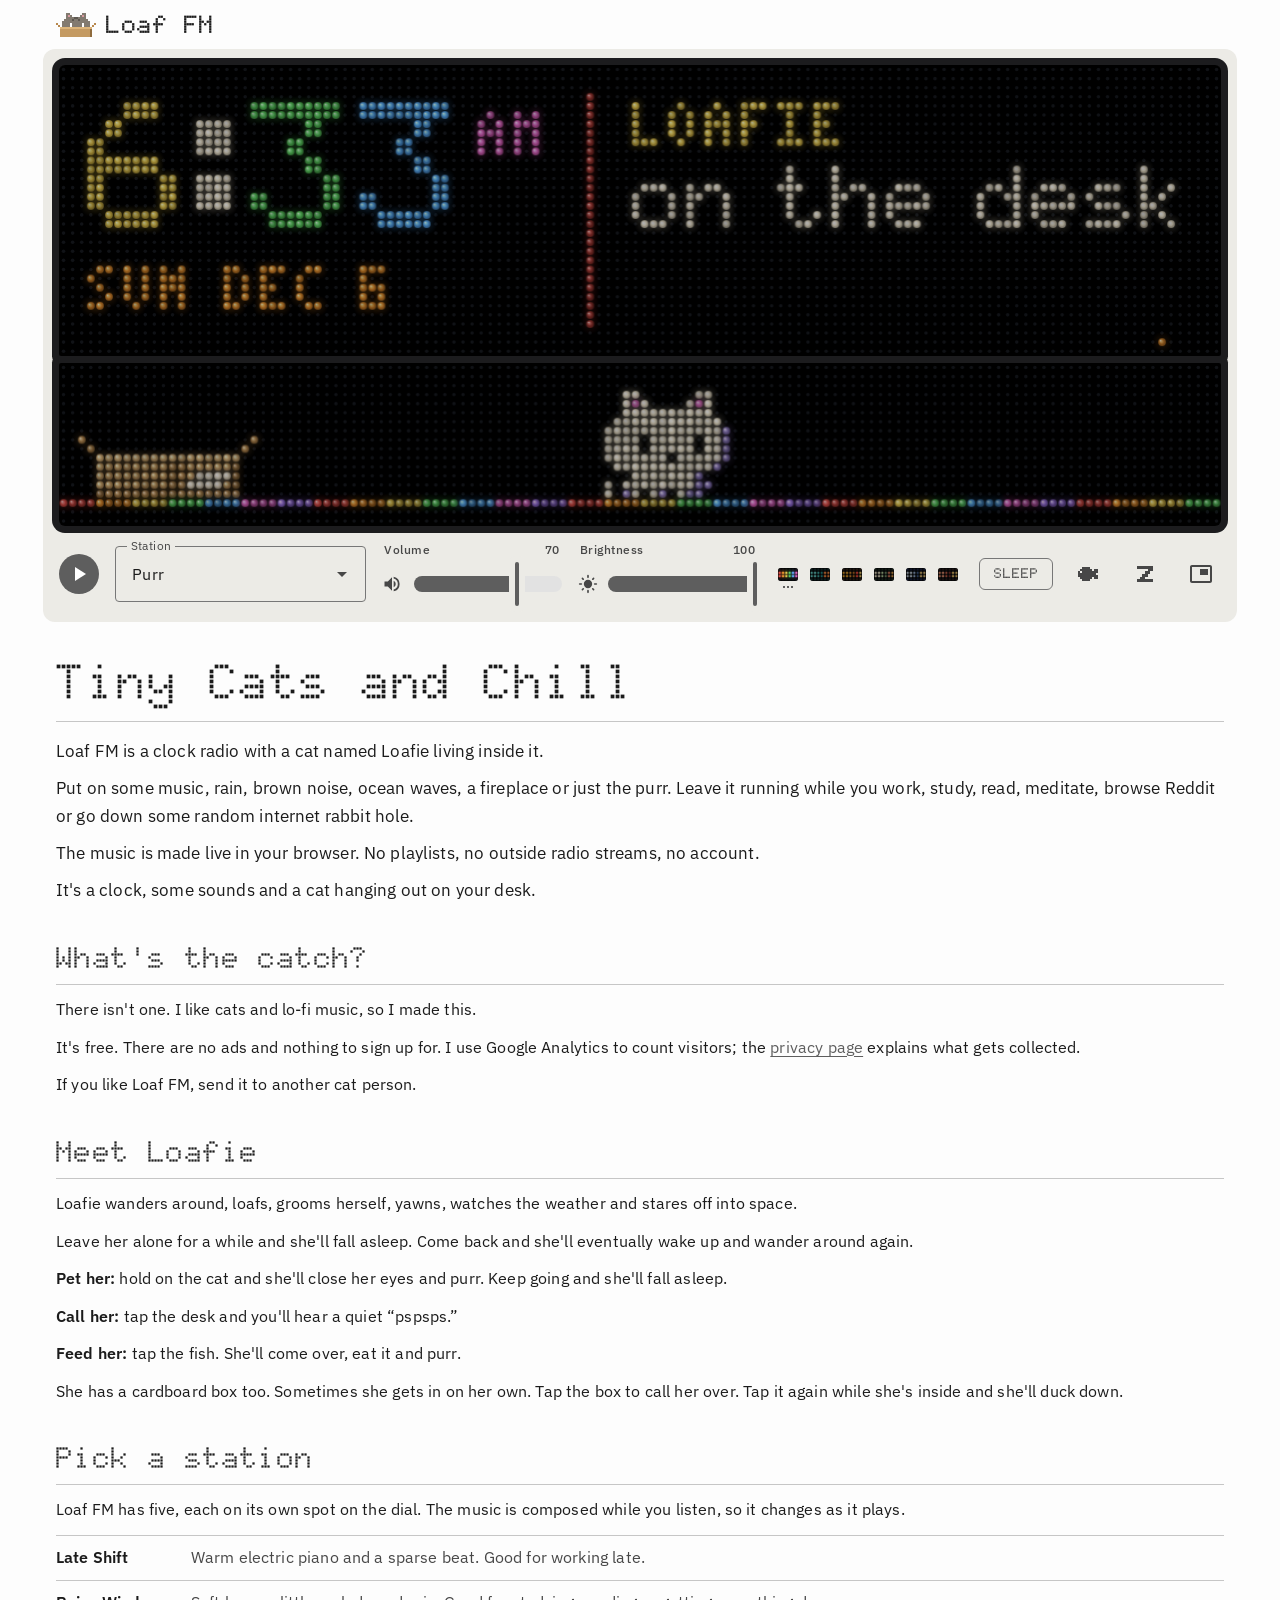
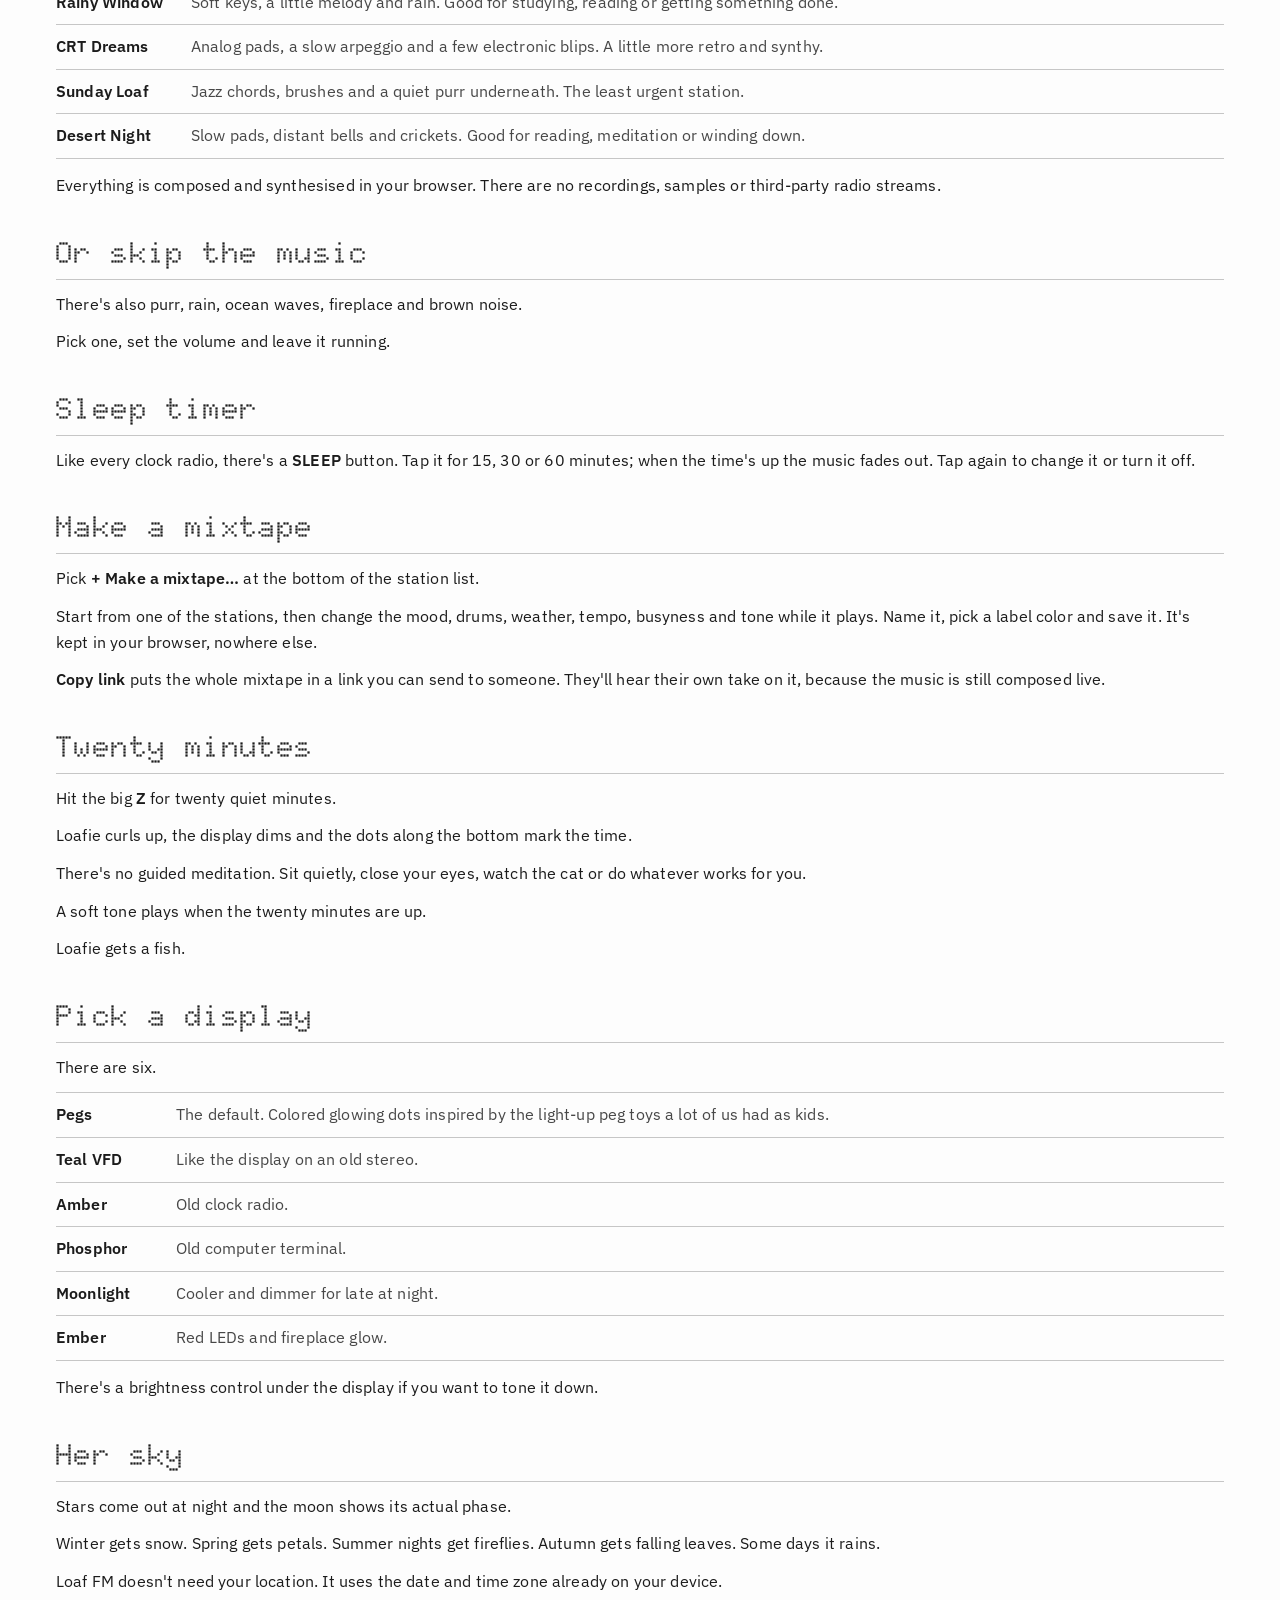
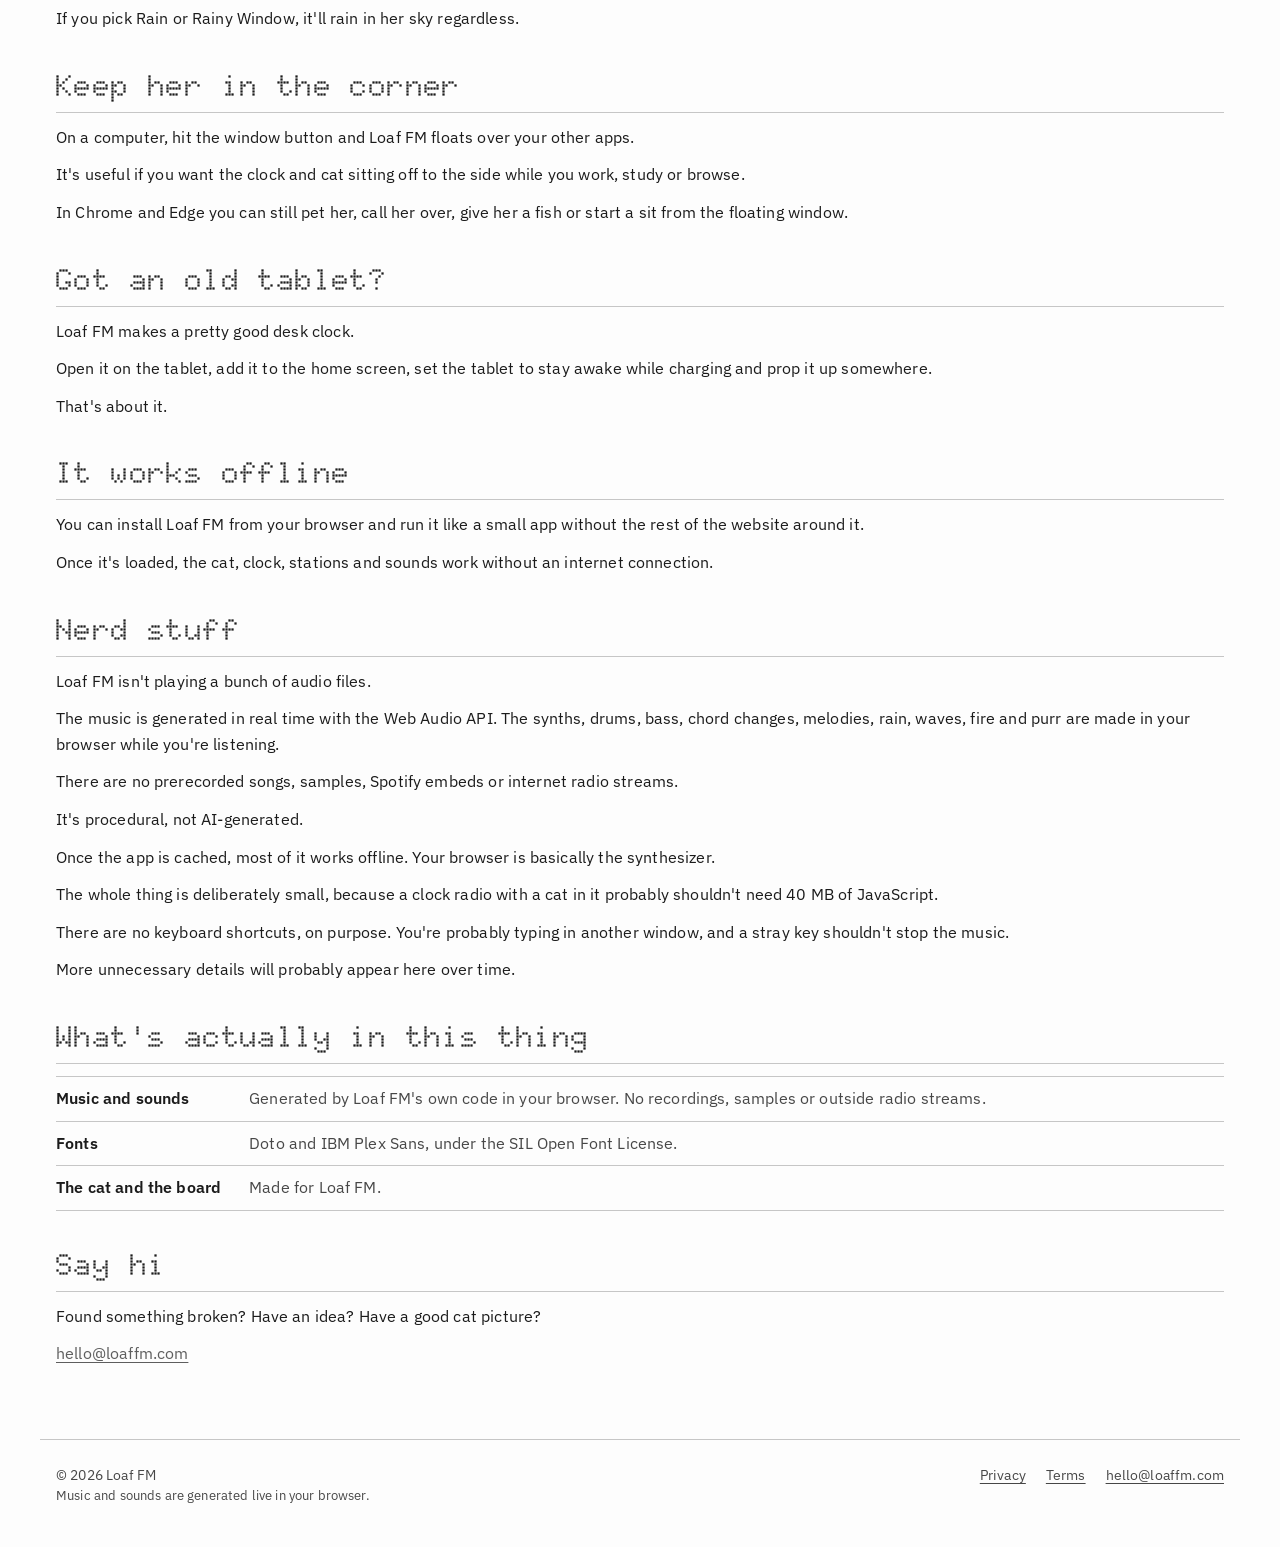
==== index.html @ 16d8a542 "mixtape" ====
<!doctype html>
<html lang="en">
<head>
<meta charset="utf-8">
<meta name="viewport" content="width=device-width,initial-scale=1,viewport-fit=cover">
<title>Loaf FM · Tiny cats and chill</title>
<meta name="description" content="Loaf FM is a clock radio with a cat named Loafie living inside it. Lofi music made live in your browser, rain, ocean waves, a fireplace or just the purr. No playlists, no account, no algorithm.">
<link rel="canonical" href="https://loaffm.com/">

<meta name="theme-color" content="#131313">
<meta property="og:type" content="website">
<meta property="og:site_name" content="Loaf FM">
<meta property="og:url" content="https://loaffm.com/">
<meta property="og:title" content="Loaf FM · Tiny cats and chill">
<meta property="og:description" content="Loaf FM is a clock radio with a cat named Loafie living inside it. Lofi music made live in your browser, rain, ocean waves, a fireplace or just the purr. No playlists, no account, no algorithm.">
<meta property="og:image" content="https://loaffm.com/og.png">
<meta property="og:image:width" content="1200"><meta property="og:image:height" content="630">
<meta name="twitter:card" content="summary_large_image">
<link rel="icon" href="icons/favicon-32.png" sizes="32x32" type="image/png">
<link rel="icon" href="icons/icon.svg" type="image/svg+xml">
<link rel="apple-touch-icon" href="icons/apple-touch-icon.png">
<link rel="manifest" href="manifest.webmanifest">
<link rel="preload" href="fonts/doto-700.woff2" as="font" type="font/woff2" crossorigin>
<link rel="stylesheet" href="site.css">
<link rel="stylesheet" href="board.css">
<script type="application/ld+json">{"@context": "https://schema.org", "@type": "WebApplication", "name": "Loaf FM", "url": "https://loaffm.com/", "applicationCategory": "LifestyleApplication", "operatingSystem": "Any (web browser)", "offers": {"@type": "Offer", "price": "0", "priceCurrency": "USD"}, "description": "A pixel clock with a little cat who naps, wanders and purrs when you pet her, plus lofi music and calm sounds made live in the browser."}</script>

</head>
<body>
<a class="skip" href="#page">Skip to content</a>
<svg width="0" height="0" style="position:absolute" aria-hidden="true">
  <symbol id="i-cat" viewBox="0 0 20 12" shape-rendering="crispEdges"><path style="fill:var(--cat,#b8b1a6)" d="M5 0h2v1h-2zM13 0h2v1h-2zM5 1h1v1h-1zM7 1h1v1h-1zM12 1h1v1h-1zM14 1h1v1h-1zM5 2h4v1h-4zM11 2h4v1h-4zM4 3h4v1h-4zM9 3h2v1h-2zM12 3h4v1h-4zM3 4h14v1h-14zM3 5h4v1h-4zM8 5h5v1h-5zM14 5h3v1h-3zM3 6h4v1h-4zM8 6h5v1h-5zM14 6h3v1h-3z"/><path style="fill:var(--cat-stripe,#6f6961)" d="M9 2h2v1h-2zM8 3h1v1h-1zM11 3h1v1h-1z"/><path style="fill:#d99aa0" d="M6 1h1v1h-1zM13 1h1v1h-1z"/><path style="fill:#c49a62" d="M2 8h15v1h-15zM2 9h15v1h-15zM2 10h15v1h-15zM2 11h15v1h-15z"/><path style="fill:#dcb47a" d="M2 7h16v1h-16z"/><path style="fill:#8f6b3d" d="M17 8h1v1h-1zM17 9h1v1h-1zM17 10h1v1h-1zM17 11h1v1h-1z"/><path style="fill:#b8894f" d="M0 5h1v1h-1zM19 5h1v1h-1zM1 6h1v1h-1zM18 6h1v1h-1z"/></symbol>
  <symbol id="i-vol" viewBox="0 0 24 24"><path d="M3 9v6h4l5 5V4L7 9H3zm13.5 3A4.5 4.5 0 0 0 14 8v8a4.5 4.5 0 0 0 2.5-4zM14 3.2v2.1a7 7 0 0 1 0 13.4v2.1a9 9 0 0 0 0-17.6z"/></symbol>
  <symbol id="i-mute" viewBox="0 0 24 24"><path d="M16.5 12A4.5 4.5 0 0 0 14 7.97v2.21l2.45 2.45c.03-.2.05-.41.05-.63zm2.5 0c0 .94-.2 1.82-.54 2.64l1.51 1.51A8.8 8.8 0 0 0 21 12c0-4.28-2.99-7.86-7-8.77v2.06c2.89.86 5 3.54 5 6.71zM4.27 3L3 4.27 7.73 9H3v6h4l5 5v-6.73l4.25 4.25c-.67.52-1.42.93-2.25 1.18v2.06a8.99 8.99 0 0 0 3.69-1.81L19.73 21 21 19.73l-9-9L4.27 3zM12 4L9.91 6.09 12 8.18V4z"/></symbol>
  <symbol id="i-sun" viewBox="0 0 24 24"><path d="M12 7a5 5 0 1 0 0 10 5 5 0 0 0 0-10zM2 13h2a1 1 0 0 0 0-2H2a1 1 0 0 0 0 2zm18 0h2a1 1 0 0 0 0-2h-2a1 1 0 0 0 0 2zM11 2v2a1 1 0 0 0 2 0V2a1 1 0 0 0-2 0zm0 18v2a1 1 0 0 0 2 0v-2a1 1 0 0 0-2 0zM5.99 4.58a1 1 0 0 0-1.41 1.41l1.06 1.06a1 1 0 0 0 1.41-1.41L5.99 4.58zm12.37 12.37a1 1 0 0 0-1.41 1.41l1.06 1.06a1 1 0 0 0 1.41-1.41l-1.06-1.06zm1.06-10.96a1 1 0 0 0-1.41-1.41l-1.06 1.06a1 1 0 0 0 1.41 1.41l1.06-1.06zM7.05 18.36a1 1 0 0 0-1.41-1.41l-1.06 1.06a1 1 0 0 0 1.41 1.41l1.06-1.06z"/></symbol>
  <symbol id="i-float" viewBox="0 0 24 24"><path d="M19 7h-8v6h8V7zm2-4H3c-1.1 0-2 .9-2 2v14c0 1.1.9 2 2 2h18c1.1 0 2-.9 2-2V5c0-1.1-.9-2-2-2zm0 16H3V5h18v14z"/></symbol>
  <symbol id="i-sit" viewBox="-1.5 -1.5 9 9" shape-rendering="crispEdges"><path d="M0 0h6v1h-6zM4 1h2v1h-2zM3 2h2v1h-2zM2 3h2v1h-2zM1 4h2v1h-2zM0 5h6v1h-6z"/></symbol>
  <symbol id="i-fish" viewBox="-0.5 -2.5 12 12" shape-rendering="crispEdges"><path d="M2 0h4v1h-4zM1 1h6v1h-6zM8 1h2v1h-2zM0 2h1v1h-1zM2 2h8v1h-8zM0 3h9v1h-9zM0 4h10v1h-10zM1 5h6v1h-6zM8 5h2v1h-2zM2 6h4v1h-4z"/></symbol>
  <symbol id="i-play" viewBox="0 0 24 24"><path d="M8 5v14l11-7z"/></symbol>
  <symbol id="i-stop" viewBox="0 0 24 24"><path d="M6 6h12v12H6z"/></symbol>
  <symbol id="i-down" viewBox="0 0 24 24"><path d="M7 10l5 5 5-5z"/></symbol>
</svg>
<header class="top">
  <a class="brand" href="/" aria-label="Loaf FM home"><svg viewBox="0 0 20 12" aria-hidden="true"><use href="#i-cat"/></svg>Loaf FM</a>
</header>
<div class="boardwrap">
<section class="unit" id="unit" aria-label="Loaf FM board" aria-describedby="boardText">
  <p class="sr" id="boardText"></p>
  <div class="window" id="window">
    <canvas id="bg"></canvas>
    <canvas id="led"></canvas>
  </div>
  <div class="window game" id="gameWin" title="Tap her to pet · tap the desk to call her over">
    <canvas id="gbg"></canvas>
    <canvas id="gled"></canvas>
  </div>
  <div class="floatnote" id="floatNote" hidden><span>She's floating in her own window.</span><button class="btn tonal" type="button" id="floatBack">Bring her back</button></div>
  <div class="face" id="face">
    <div class="row">
      <button class="icon filled" type="button" id="playKey" aria-pressed="false" aria-label="Play radio" title="Play"><svg><use href="#i-play"/></svg><svg><use href="#i-stop"/></svg></button>
      <div class="ctl grow st"><div class="field"><select id="station" aria-label="Station"></select><label>Station</label><svg class="arrow"><use href="#i-down"/></svg></div></div>
      <div class="ctl grow vol"><span class="lbl"><span>Volume</span><output id="volOut">70</output></span><div class="fz"><button class="mutebtn" type="button" id="muteKey" aria-pressed="false" aria-label="Mute" title="Mute (M)"><svg><use href="#i-vol"/></svg><svg><use href="#i-mute"/></svg></button><input class="fader" type="range" id="volume" min="0" max="1" step="0.05" aria-label="Volume"></div></div>
      <div class="ctl grow br"><span class="lbl"><span>Brightness</span><output id="brightnessOut">100</output></span><div class="fz"><svg class="ico" aria-hidden="true"><use href="#i-sun"/></svg><input class="fader" type="range" id="brightness" min="0.1" max="1" step="0.05" aria-label="Brightness"></div></div>
      <div class="dots" id="dots" role="group" aria-label="Palette"></div>
      <button class="sleepbtn" type="button" id="sleepKey" aria-pressed="false" aria-label="Sleep timer" title="Sleep timer"><span>SLEEP</span></button>
      <button class="icon feedbtn" type="button" id="feedKey" aria-label="Give her a fish" title="Give her a fish"><svg><use href="#i-fish"/></svg></button>
      <button class="icon sitbtn" type="button" id="sitKey" aria-pressed="false" aria-label="Sit for 20 minutes" title="Sit for 20 minutes"><svg><use href="#i-sit"/></svg></button>
      <button class="icon floatbtn" type="button" id="floatKey" aria-pressed="false" aria-label="Float" title="Float: keep her on top of your other windows" hidden><svg><use href="#i-float"/></svg></button>
    </div>
  </div>
</section>
</div>
<main id="page" class="home-page">
  <div class="band page1">
  <section class="intro">
    <h1>Tiny Cats and Chill</h1>
    <p class="lede">Loaf FM is a clock radio with a cat named Loafie living inside it.</p>
    <p class="lede">Put on some music, rain, brown noise, ocean waves, a fireplace or just the purr. Leave it running while you work, study, read, meditate, browse Reddit or go down some random internet rabbit hole.</p>
    <p class="lede">The music is made live in your browser. No playlists, no outside radio streams, no account.</p>
    <p class="lede">It's a clock, some sounds and a cat hanging out on your desk.</p>
  </section>

  <section>
    <h2>What's the catch?</h2>
    <p>There isn't one. I like cats and lo-fi music, so I made this.</p>
    <p>It's free. There are no ads and nothing to sign up for. I use Google Analytics to count visitors; the <a href="privacy.html">privacy page</a> explains what gets collected.</p>
    <p>If you like Loaf FM, send it to another cat person.</p>
  </section>

  <section>
    <h2>Meet Loafie</h2>
    <p>Loafie wanders around, loafs, grooms herself, yawns, watches the weather and stares off into space.</p>
    <p>Leave her alone for a while and she'll fall asleep. Come back and she'll eventually wake up and wander around again.</p>
    <p><strong>Pet her:</strong> hold on the cat and she'll close her eyes and purr. Keep going and she'll fall asleep.</p>
    <p><strong>Call her:</strong> tap the desk and you'll hear a quiet “pspsps.”</p>
    <p><strong>Feed her:</strong> tap the fish. She'll come over, eat it and purr.</p>
    <p>She has a cardboard box too. Sometimes she gets in on her own. Tap the box to call her over. Tap it again while she's inside and she'll duck down.</p>
  </section>

  <section>
    <h2>Pick a station</h2>
    <p>Loaf FM has five, each on its own spot on the dial. The music is composed while you listen, so it changes as it plays.</p>
    <dl class="items">
      <dt>Late Shift</dt><dd>Warm electric piano and a sparse beat. Good for working late.</dd>
      <dt>Rainy Window</dt><dd>Soft keys, a little melody and rain. Good for studying, reading or getting something done.</dd>
      <dt>CRT Dreams</dt><dd>Analog pads, a slow arpeggio and a few electronic blips. A little more retro and synthy.</dd>
      <dt>Sunday Loaf</dt><dd>Jazz chords, brushes and a quiet purr underneath. The least urgent station.</dd>
      <dt>Desert Night</dt><dd>Slow pads, distant bells and crickets. Good for reading, meditation or winding down.</dd>
    </dl>
    <p>Everything is composed and synthesised in your browser. There are no recordings, samples or third-party radio streams.</p>
  </section>

  <section>
    <h2>Or skip the music</h2>
    <p>There's also purr, rain, ocean waves, fireplace and brown noise.</p>
    <p>Pick one, set the volume and leave it running.</p>
  </section>

  <section>
    <h2>Sleep timer</h2>
    <p>Like every clock radio, there's a <strong>SLEEP</strong> button. Tap it for 15, 30 or 60 minutes; when the time's up the music fades out. Tap again to change it or turn it off.</p>
  </section>

  <section>
    <h2>Make a mixtape</h2>
    <p>Pick <strong>+ Make a mixtape…</strong> at the bottom of the station list.</p>
    <p>Start from one of the stations, then change the mood, drums, weather, tempo, busyness and tone while it plays. Name it, pick a label color and save it. It's kept in your browser, nowhere else.</p>
    <p><strong>Copy link</strong> puts the whole mixtape in a link you can send to someone. They'll hear their own take on it, because the music is still composed live.</p>
  </section>

  <section>
    <h2>Twenty minutes</h2>
    <p>Hit the big <strong>Z</strong> for twenty quiet minutes.</p>
    <p>Loafie curls up, the display dims and the dots along the bottom mark the time.</p>
    <p>There's no guided meditation. Sit quietly, close your eyes, watch the cat or do whatever works for you.</p>
    <p>A soft tone plays when the twenty minutes are up.</p>
    <p>Loafie gets a fish.</p>
  </section>

  <section>
    <h2>Pick a display</h2>
    <p>There are six.</p>
    <dl class="items">
      <dt>Pegs</dt><dd>The default. Colored glowing dots inspired by the light-up peg toys a lot of us had as kids.</dd>
      <dt>Teal VFD</dt><dd>Like the display on an old stereo.</dd>
      <dt>Amber</dt><dd>Old clock radio.</dd>
      <dt>Phosphor</dt><dd>Old computer terminal.</dd>
      <dt>Moonlight</dt><dd>Cooler and dimmer for late at night.</dd>
      <dt>Ember</dt><dd>Red LEDs and fireplace glow.</dd>
    </dl>
    <p>There's a brightness control under the display if you want to tone it down.</p>
  </section>

  <section>
    <h2>Her sky</h2>
    <p>Stars come out at night and the moon shows its actual phase.</p>
    <p>Winter gets snow. Spring gets petals. Summer nights get fireflies. Autumn gets falling leaves. Some days it rains.</p>
    <p>Loaf FM doesn't need your location. It uses the date and time zone already on your device.</p>
    <p>If you pick Rain or Rainy Window, it'll rain in her sky regardless.</p>
  </section>

  <section>
    <h2>Keep her in the corner</h2>
    <p>On a computer, hit the window button and Loaf FM floats over your other apps.</p>
    <p>It's useful if you want the clock and cat sitting off to the side while you work, study or browse.</p>
    <p>In Chrome and Edge you can still pet her, call her over, give her a fish or start a sit from the floating window.</p>
  </section>

  <section>
    <h2>Got an old tablet?</h2>
    <p>Loaf FM makes a pretty good desk clock.</p>
    <p>Open it on the tablet, add it to the home screen, set the tablet to stay awake while charging and prop it up somewhere.</p>
    <p>That's about it.</p>
  </section>

  <section>
    <h2>It works offline</h2>
    <p>You can install Loaf FM from your browser and run it like a small app without the rest of the website around it.</p>
    <p>Once it's loaded, the cat, clock, stations and sounds work without an internet connection.</p>
  </section>

  <section>
    <h2>Nerd stuff</h2>
    <p>Loaf FM isn't playing a bunch of audio files.</p>
    <p>The music is generated in real time with the Web Audio API. The synths, drums, bass, chord changes, melodies, rain, waves, fire and purr are made in your browser while you're listening.</p>
    <p>There are no prerecorded songs, samples, Spotify embeds or internet radio streams.</p>
    <p>It's procedural, not AI-generated.</p>
    <p>Once the app is cached, most of it works offline. Your browser is basically the synthesizer.</p>
    <p>The whole thing is deliberately small, because a clock radio with a cat in it probably shouldn't need 40 MB of JavaScript.</p>
    <p>There are no keyboard shortcuts, on purpose. You're probably typing in another window, and a stray key shouldn't stop the music.</p>
    <p>More unnecessary details will probably appear here over time.</p>
  </section>

  <section>
    <h2>What's actually in this thing</h2>
    <dl class="items">
      <dt>Music and sounds</dt><dd>Generated by Loaf FM's own code in your browser. No recordings, samples or outside radio streams.</dd>
      <dt>Fonts</dt><dd>Doto and IBM Plex Sans, under the SIL Open Font License.</dd>
      <dt>The cat and the board</dt><dd>Made for Loaf FM.</dd>
    </dl>
  </section>

  <section>
    <h2>Say hi</h2>
    <p>Found something broken? Have an idea? Have a good cat picture?</p>
    <p><a href="mailto:hello@loaffm.com">hello@loaffm.com</a></p>
  </section>
  </div>
</main>
<footer class="foot">
  <div>
    <p>© 2026 Loaf FM</p>
    <p class="credits">Music and sounds are generated live in your browser.</p>
  </div>
  <nav aria-label="Footer"><a href="privacy.html">Privacy</a><a href="terms.html">Terms</a><a href="mailto:hello@loaffm.com">hello@loaffm.com</a></nav>
</footer>
<script src="analytics.js" defer></script>
<script src="board.js" defer></script>
</body>
</html>
---- site.css ----
/* Loaf FM · shared styles for every page.
   Colour roles are Material 3 tokens built from the Mono palette. On the home page the board
   overrides them at runtime with whichever palette the visitor picked. */
/* Fonts, self-hosted (SIL Open Font License; see fonts/LICENSE-*.txt). Nothing loads from Google. */
@font-face{font-family:'Doto';src:url(fonts/doto-700.woff2) format('woff2');font-weight:700;font-display:swap}
@font-face{font-family:'Doto';src:url(fonts/doto-900.woff2) format('woff2');font-weight:900;font-display:swap}
@font-face{font-family:'IBM Plex Sans';src:url(fonts/plex-400.woff2) format('woff2');font-weight:400;font-style:normal;font-display:swap}
@font-face{font-family:'IBM Plex Sans';src:url(fonts/plex-400-italic.woff2) format('woff2');font-weight:400;font-style:italic;font-display:swap}
@font-face{font-family:'IBM Plex Sans';src:url(fonts/plex-500.woff2) format('woff2');font-weight:500;font-display:swap}
@font-face{font-family:'IBM Plex Sans';src:url(fonts/plex-600.woff2) format('woff2');font-weight:600 700;font-display:swap}
:root{
  --p:#c6c6c6; --on-p:#303030; --p-c:#474747; --on-p-c:#e2e2e2; --s:#c6c6c6; --s-c:#474747; --on-s-c:#e2e2e2; --surf:#141414; --surf-low:#1b1b1b; --surf-c:#1f1f1f; --surf-high:#2a2a2a; --surf-highest:#353535; --on-surf:#e2e2e2; --on-surf-v:#c6c6c6; --outline:#919191; --outline-v:#474747;
  --panel:#050607; --cat:#b8b1a6; --cat-stripe:#6f6961;
  --font:'IBM Plex Sans',system-ui,-apple-system,'Segoe UI',sans-serif; --display:'Doto','Courier New',monospace; --dots:'Doto','Courier New',monospace;
  --gutter:max(16px,env(safe-area-inset-left,0px)); --wide:1200px; --read:720px;
  color-scheme:dark;
}
@media (prefers-color-scheme:light){:root:not([data-theme="dark"]){
  --p:#5e5e5e; --on-p:#ffffff; --p-c:#e2e2e2; --on-p-c:#474747; --s:#5e5e5e; --s-c:#e2e2e2; --on-s-c:#474747; --surf:#fdfdfd; --surf-low:#f3f3f3; --surf-c:#eeeeee; --surf-high:#e8e8e8; --surf-highest:#e2e2e2; --on-surf:#1b1b1b; --on-surf-v:#474747; --outline:#777777; --outline-v:#c6c6c6; --cat:#827a70; --cat-stripe:#5d5851; color-scheme:light}}
:root.light{color-scheme:light;--cat:#827a70;--cat-stripe:#5d5851}

*{box-sizing:border-box}
html{-webkit-text-size-adjust:100%}
body{margin:0;background:var(--surf);color:var(--on-surf);font:400 16px/1.6 var(--font);letter-spacing:.15px;overflow-x:hidden;-webkit-tap-highlight-color:transparent}
a{color:var(--p);text-underline-offset:3px}
a:hover{text-decoration-thickness:2px}
img{max-width:100%;height:auto}
:focus-visible{outline:3px solid var(--s);outline-offset:2px}
.skip{position:absolute;left:-9999px}
.skip:focus{left:16px;top:8px;z-index:10;background:var(--surf-c);padding:8px 12px;border-radius:8px}

/* Top bar */
.top{display:flex;align-items:center;justify-content:space-between;gap:16px;max-width:var(--wide);margin:0 auto;padding:12px var(--gutter);flex-wrap:wrap}
.brand{white-space:nowrap;display:inline-flex;align-items:center;gap:10px;color:var(--on-surf);text-decoration:none;font:900 25px/1 var(--dots);letter-spacing:.5px}
.brand svg{width:40px;height:24px;flex:0 0 auto}
.nav{display:flex;gap:4px;flex-wrap:wrap}
.nav a{color:var(--on-surf-v);text-decoration:none;font:500 14px/20px var(--font);letter-spacing:.1px;padding:10px 14px;border-radius:20px}
.nav a:hover{background:color-mix(in srgb,var(--on-surf) 8%,transparent);color:var(--on-surf)}
.nav a[aria-current="page"]{background:var(--s-c);color:var(--on-s-c)}

/* Sections on the home page */
.band{max-width:var(--wide);margin:0 auto;padding:0 var(--gutter)}
h1,h2,h3{line-height:1.2;margin:0 0 12px;font-weight:500}
h1{font:700 clamp(32px,4.8vw,50px)/1.1 var(--display);letter-spacing:.5px}
h2{font:700 clamp(24px,2.9vw,31px)/1.2 var(--display);letter-spacing:.4px}
h3{font-size:18px}
.lede{font-size:18px;color:var(--on-surf-v);max-width:62ch;margin:0 0 16px}
.tips{display:flex;flex-wrap:wrap;gap:8px;padding:0;margin:20px 0 0;list-style:none}
.tips li{font:500 13px/18px var(--font);color:var(--on-surf-v);background:var(--surf-c);border:1px solid var(--outline-v);border-radius:8px;padding:7px 12px}
.tips b{color:var(--on-surf);font-weight:500}



/* Articles */
.article{max-width:var(--wide);margin:0 auto;padding:32px var(--gutter) 0} /* left-aligned with the board, like the home page */
.article>*{max-width:68ch}
.article header{margin-bottom:28px}
.article .meta{font-size:14px;color:var(--on-surf-v);margin:0}
.article h2{margin-top:40px}
.article h3{margin-top:28px}
.article p,.article li{color:var(--on-surf)}
.article ul,.article ol{padding-left:22px}
.article li{margin-bottom:6px}
.table{width:100%;border-collapse:collapse;margin:16px 0;font-size:15px}
.table th,.table td{text-align:left;padding:10px 8px;border-bottom:1px solid var(--outline-v);vertical-align:top}
.table th{font-weight:500;color:var(--on-surf-v)}

/* Buttons (M3) */
.btn{display:inline-flex;align-items:center;gap:8px;height:40px;padding:0 24px;border:0;border-radius:20px;font:500 14px/20px var(--font);letter-spacing:.1px;cursor:pointer;text-decoration:none;position:relative;overflow:hidden}
.btn.filled{background:var(--p);color:var(--on-p)}
.btn.tonal{background:var(--s-c);color:var(--on-s-c)}
.btn.outlined{background:transparent;color:var(--p);box-shadow:inset 0 0 0 1px var(--outline)}
.btn::before{content:'';position:absolute;inset:0;background:currentColor;opacity:0;transition:opacity .15s}
.btn:hover::before{opacity:.08}.btn:active::before{opacity:.1}

/* Footer */
.foot{max-width:var(--wide);margin:72px auto 0;padding:24px var(--gutter) 40px;border-top:1px solid var(--outline-v);display:flex;flex-wrap:wrap;gap:12px 24px;justify-content:space-between;font-size:14px;color:var(--on-surf-v)}
.foot nav{display:flex;flex-wrap:wrap;gap:4px 20px}
.foot a{color:var(--on-surf-v)}

@media (max-width:560px){
  .top{padding-top:8px;padding-bottom:8px;flex-wrap:nowrap;gap:8px}
  .brand{font-size:21px;gap:8px}.brand svg{width:33px;height:20px}
  .nav{flex-wrap:nowrap;gap:0}
  .nav a{padding:8px 9px;font-size:14px}
}
@media (max-width:380px){.brand{font-size:19px}.nav a{padding:8px 7px}}
@media (prefers-reduced-motion:reduce){*{transition:none!important}}

.intro h1{margin-bottom:10px}
.credits{margin:6px 0 0;font-size:13px}
.foot p{margin:0}


.intro{margin-top:32px}
@media (max-width:700px){.intro{margin-top:24px}}

/* The home page reads like a README: full width of the board, plain sections with ruled headings,
   and the station and display lists as simple two-column tables */
.page1{max-width:var(--wide);margin:0 auto;padding:0 var(--gutter)}
.page1 .intro{margin-top:32px}
.page1 .intro h1{padding-bottom:12px;border-bottom:1px solid var(--outline-v);margin-bottom:16px}
.page1 .lede{margin:0 0 10px;font-size:17px;color:var(--on-surf);max-width:none}
.page1 section+section{margin-top:36px}
/* headings are Doto bold: the dotted display face, like the board */
.page1 h2{font-size:30px;margin:0 0 12px;padding-bottom:8px;border-bottom:1px solid var(--outline-v)}
.page1 p{margin:0 0 12px}
.page1 .aside{color:var(--on-surf-v);font-size:15px}
.items{margin:12px 0 14px;display:grid;grid-template-columns:minmax(120px,max-content) 1fr;border-top:1px solid var(--outline-v)}
.items dt,.items dd{padding:9px 0;border-bottom:1px solid var(--outline-v);margin:0}
.items dt{font-weight:600;padding-right:28px}
.items dd{color:var(--on-surf-v)}
@media (max-width:560px){.items{grid-template-columns:1fr}.items dt{border-bottom:0;padding-bottom:0}.items dd{padding-top:2px}}
.beats{color:var(--on-surf-v);font-style:italic}
kbd{font:500 13px/1 ui-monospace,SFMono-Regular,Menlo,monospace;padding:3px 6px;border:1px solid var(--outline-v);border-bottom-width:2px;border-radius:5px;background:var(--surf-c)}
/* 404 */
.lostwrap{margin:8px 0 20px;max-width:440px}
.lost{display:block;width:100%;height:auto;border-radius:12px;box-shadow:0 0 0 7px #1c1c1e}
---- board.css ----
:root{--window:#050607;--hover:8%;--press:10%}
.unit{width:100%;max-width:100%;margin:0 auto;overflow:hidden;background:var(--surf-c);border-radius:12px;padding:16px}
.window{position:relative;width:100%;aspect-ratio:4/1;max-width:100%;background:var(--window);border-radius:6px 6px 2px 2px;box-shadow:0 0 0 var(--bz,7px) #1c1c1e,inset 0 0 0 1px #2a2a2d;overflow:hidden;cursor:default;touch-action:manipulation;user-select:none;-webkit-user-select:none}
.window canvas{position:absolute;inset:0;width:100%;height:100%;display:block}
.window.game{aspect-ratio:128/18;margin-top:var(--bz,7px);border-radius:2px 2px 6px 6px;cursor:pointer} /* one display behind one bezel: the strip between the clock and the desk is the same bezel */
.unit{--bz:7px}
@media (max-width:700px){.unit{--bz:5px}}
.window.game[hidden]{display:none}
.face{display:grid;gap:16px;margin-top:16px;transition:opacity .9s ease}
body.idle .face{opacity:.07;transition-duration:2.4s}

/* Rows: controls centred on one axis, wrapping on narrow screens */
.row{display:flex;align-items:center;gap:12px;flex-wrap:wrap;min-width:0}
.ctl{display:grid;gap:4px;min-width:0;flex:0 0 auto}
.ctl.grow{flex:1 1 160px}
.ctl.push{margin-left:auto}
.ctl[hidden]{display:none}
.lbl{display:flex;justify-content:space-between;gap:8px;font-size:12px;line-height:16px;letter-spacing:.5px;font-weight:500;color:var(--on-surf-v);padding:0 2px}

/* State layer: an overlay of the content colour at 8% on hover, 10% while pressed */
.btn,.icon,.seg button,.switch{position:relative;isolation:isolate;overflow:hidden}
.btn::before,.icon::before,.seg button::before{content:'';position:absolute;inset:0;background:currentColor;opacity:0;transition:opacity .15s;pointer-events:none;border-radius:inherit}
.btn:hover::before,.icon:hover::before,.seg button:hover::before{opacity:.08}
.btn:active::before,.icon:active::before,.seg button:active::before{opacity:.1}

/* Common buttons: 40dp, full-round, label-large, 24dp side padding (16dp when leading with an icon) */
.btn{font:500 14px/20px var(--font);letter-spacing:.1px;height:40px;padding:0 24px;border:0;border-radius:20px;cursor:pointer;display:inline-flex;align-items:center;gap:8px;white-space:nowrap}
.btn.tonal{background:var(--s-c);color:var(--on-s-c)}
.btn.outlined{background:transparent;color:var(--p);box-shadow:inset 0 0 0 1px var(--outline)}
.btn svg{width:18px;height:18px;fill:currentColor;margin-left:-8px}

/* Icon buttons: 40dp state layer, 24dp icon. Standard = no container; filled = primary container */
.icon{width:40px;height:40px;border:0;border-radius:20px;padding:0;background:transparent;color:var(--on-surf-v);cursor:pointer;display:inline-grid;place-items:center;flex:0 0 auto}
.icon svg{width:24px;height:24px;fill:currentColor;display:block}
.icon[aria-pressed="true"],.icon[aria-expanded="true"]{color:var(--p)}
.icon.filled{background:var(--p);color:var(--on-p)}
.icon.filled[aria-pressed="true"]{background:var(--p);color:var(--on-p)}
#playKey svg+svg,#playKey[aria-pressed="true"] svg:first-child{display:none}
#playKey[aria-pressed="true"] svg+svg{display:block}


/* Outlined text field (also the exposed dropdown): 56dp, extra-small corners, 1dp outline, 2dp primary when focused,
   label floating in the outline gap, body-large input text */
.field{position:relative;height:56px;min-width:0}
.field select,.field input{width:100%;height:56px;margin:0;padding:0 16px;font:400 16px/24px var(--font);letter-spacing:.5px;color:var(--on-surf);background:transparent;border:1px solid var(--outline);border-radius:4px;outline:none;appearance:none;-webkit-appearance:none;min-width:0}
.field select{padding-right:48px;cursor:pointer;text-overflow:ellipsis;white-space:nowrap;overflow:hidden}
.field select option{background:var(--surf-c);color:var(--on-surf)}
.field.icon-end input{padding-right:52px}
.field:hover select,.field:hover input{border-color:var(--on-surf)}
.field select:focus,.field input:focus{border-color:var(--p);box-shadow:inset 0 0 0 1px var(--p)}
.field label{position:absolute;left:12px;top:-8px;padding:0 4px;background:var(--surf-c);font:400 12px/16px var(--font);letter-spacing:.4px;color:var(--on-surf-v);pointer-events:none;transition:top .15s,font-size .15s,line-height .15s}
.field.text input:placeholder-shown:not(:focus)+label{top:16px;font-size:16px;line-height:24px;letter-spacing:.5px}
.field input::placeholder{color:var(--on-surf-v);opacity:0}
.field input:focus::placeholder{opacity:1}
.field:focus-within label{color:var(--p)}
.field .arrow{position:absolute;right:12px;top:16px;width:24px;height:24px;fill:var(--on-surf-v);pointer-events:none}
.field .icon{position:absolute;right:4px;top:8px}
.field [hidden]{display:none}


/* Slider: 16dp tracks, active = primary, inactive = secondary container, 4×44 handle with 6dp of clear space either side */
.fader{width:100%;height:44px;margin:0;appearance:none;-webkit-appearance:none;background:transparent;cursor:pointer;display:block;--v:50%}
.fader::-webkit-slider-runnable-track{height:16px;border-radius:8px;background:linear-gradient(to right,var(--p) 0 var(--v),var(--s-c) var(--v) 100%)}
.fader::-webkit-slider-thumb{appearance:none;-webkit-appearance:none;width:4px;height:44px;margin-top:-14px;border-radius:2px;background:var(--p);box-shadow:0 0 0 6px var(--surf-c);transition:width .1s}
.fader:active::-webkit-slider-thumb{width:2px}
.fader::-moz-range-track{height:16px;border-radius:8px;background:var(--s-c)}
.fader::-moz-range-progress{height:16px;border-radius:8px 0 0 8px;background:var(--p)}
.fader::-moz-range-thumb{width:4px;height:44px;border:0;border-radius:2px;background:var(--p);box-shadow:0 0 0 6px var(--surf-c)}


.about{margin:16px 0 0;font:400 12px/16px var(--font);letter-spacing:.4px;color:var(--on-surf-v);transition:opacity .9s ease}
.about a{color:inherit;text-decoration:underline;text-underline-offset:2px}
body.idle .about{opacity:.07;transition-duration:2.4s}
/* Focus indicator: 3dp secondary, 2dp outside the component */
:focus-visible{outline:3px solid var(--s);outline-offset:2px}
.field select:focus-visible,.field input:focus-visible{outline:none}
@media (prefers-reduced-motion:reduce){.face,.switch,.switch i,.field label{transition:none}}

/* In the installed app (and in Float's window) the page around the board disappears */
@media (display-mode:standalone){.top,#page,.foot{display:none!important}.boardwrap{padding-top:16px}}
.boardwrap{padding:0 var(--gutter)}
/* Controls: one row on wide screens; on phones, play + station, then volume + brightness side by side */
.face .row{display:grid;grid-template-columns:auto minmax(0,1.4fr) minmax(0,1fr) minmax(0,1fr) auto auto auto auto auto;gap:12px 16px;align-items:center}
.fz{display:flex;align-items:center;gap:10px}
.fz .ico{display:block;width:20px;height:20px;fill:var(--on-surf-v);flex:0 0 auto}
.mutebtn{flex:0 0 auto;width:32px;height:32px;margin:-6px -4px -6px -6px;padding:6px;border:0;border-radius:16px;background:transparent;color:var(--on-surf-v);cursor:pointer;display:grid;place-items:center;position:relative;overflow:hidden}
.mutebtn::before{content:"";position:absolute;inset:0;background:currentColor;opacity:0;transition:opacity .15s;border-radius:inherit}.mutebtn:hover::before{opacity:.08}
.mutebtn svg{width:20px;height:20px;fill:currentColor;display:block}.mutebtn svg+svg,.mutebtn[aria-pressed="true"] svg:first-child{display:none}.mutebtn[aria-pressed="true"] svg+svg{display:block}
.mutebtn[aria-pressed="true"]{color:var(--p)}.vol.muted .fader{opacity:.45}
/* Phones: a compact, dense version of the same controls. Labels become icons, the field and sliders get shorter. */
@media (max-width:700px){
  .unit{padding:10px}
  .face{margin-top:10px;gap:8px}
  .face .row{grid-template-columns:40px minmax(0,calc(50% - 48px)) minmax(0,1fr) 40px 40px;gap:8px 12px}
  .face .st{grid-column:2/4;grid-row:1}
  .face .feedbtn{grid-column:4/5;grid-row:1}
  .face .sitbtn{grid-column:5/6;grid-row:1}
  .face .vol{grid-column:1/3;grid-row:2}
  .face .br{grid-column:3/6;grid-row:2}
  .face .sleepbtn{grid-column:1/3;grid-row:3;justify-self:start}
  .face .dots{grid-column:3/6;grid-row:3;justify-content:flex-end}
  .face .lbl{display:none}
  .fz .ico{display:block}
  .icon{width:40px;height:40px}
  .icon svg{width:22px;height:22px}
  .field{height:44px}
  .field select,.field input{height:44px;font-size:15px;padding:0 12px}
  .field select{padding-right:40px}
  .field .arrow{top:10px;right:8px}
  .field label{font-size:11px;line-height:14px;top:-7px;left:10px}
  .fader{height:32px}
  .fader::-webkit-slider-runnable-track{height:10px;border-radius:5px}
  .fader::-webkit-slider-thumb{height:28px;margin-top:-9px}
  .fader::-moz-range-track,.fader::-moz-range-progress{height:10px}
  .fader::-moz-range-thumb{height:28px}
}
html.turning #page{opacity:.55;transition:opacity .2s}
#page{transition:opacity .25s}
#page:focus{outline:none}
.icon[hidden]{display:none}
.icon:disabled{opacity:.38;cursor:default}.icon:disabled::before{display:none}
.icon.sitbtn[aria-pressed="true"],.icon.floatbtn[aria-pressed="true"]{background:var(--s-c);color:var(--on-s-c)}
.floatnote{display:flex;align-items:center;justify-content:center;gap:14px;flex-wrap:wrap;border-radius:8px;background:var(--surf-high);color:var(--on-surf-v);font:500 14px/20px var(--font);padding:12px}
.floatnote[hidden]{display:none}
/* Palette tiles: each a tiny board in its palette */
.dots{display:flex;gap:2px;align-items:center}
.swatch{position:relative;isolation:isolate;overflow:hidden;width:36px;height:36px;border:0;border-radius:4px;padding:0;background:transparent;cursor:pointer;display:grid;place-items:center}
.swatch::before{content:'';position:absolute;inset:0;background:var(--on-surf);opacity:0;transition:opacity .15s;border-radius:inherit}
.swatch:hover::before{opacity:.08}
.swatch::after{content:"";position:absolute;left:50%;bottom:1px;width:10px;height:2px;margin-left:-5px;background:repeating-linear-gradient(90deg,var(--p) 0 2px,transparent 2px 4px);opacity:0}
.swatch[aria-pressed="true"]::after{opacity:1}
.swatch canvas{width:24px;height:16px;display:block;position:relative;z-index:1;transition:opacity .2s}
@media (min-width:701px){.swatch{width:30px;height:30px}.swatch canvas{width:20px;height:13px}}

/* Broadcast mode (?broadcast=video|live): just the board, centred in a 16:9 frame, for streaming software */
html.broadcast,html.broadcast body{height:100%;margin:0;overflow:hidden;background:#0b0b0c;cursor:none}
html.broadcast .top,html.broadcast #page,html.broadcast .foot,html.broadcast .face,html.broadcast .skip,html.broadcast .floatnote{display:none!important}
html.broadcast .boardwrap{height:100vh;display:flex;align-items:center;justify-content:center;padding:0}
html.broadcast .unit{margin:0;padding:clamp(12px,1.6vw,28px);border-radius:clamp(10px,1.2vw,22px)}
html.broadcast .unit{--bz:max(7px,.5vw)}
html.broadcast .bcstart{position:fixed;left:50%;top:50%;transform:translate(-50%,-50%);cursor:pointer;font:500 18px/1 var(--font);padding:16px 24px;border-radius:24px;border:0;background:#fff;color:#111}

/* screen-reader-only text (the board described in words); visually hidden */
.sr{position:absolute!important;width:1px;height:1px;padding:0;margin:-1px;overflow:hidden;clip:rect(0 0 0 0);clip-path:inset(50%);white-space:nowrap;border:0}

/* SLEEP: a labelled clock-radio button; shows the minutes left while the timer runs */
.sleepbtn{height:32px;min-width:74px;white-space:nowrap;padding:0 10px;border:1px solid var(--outline);border-radius:6px;background:transparent;color:var(--on-surf-v);font:900 14px/1 var(--dots);letter-spacing:1px;cursor:pointer;position:relative;overflow:hidden}
.sleepbtn::before{content:'';position:absolute;inset:0;background:currentColor;opacity:0;transition:opacity .15s}.sleepbtn:hover::before{opacity:.08}
.sleepbtn[aria-pressed="true"]{background:var(--p);color:var(--on-p);border-color:transparent}
html.broadcast .sleepbtn{display:none}

/* ===== Mixtape deck: opens inside the case, under the controls ===== */
.mixtape{margin-top:14px;border-top:1px solid var(--outline-v);padding-top:14px}
.mixtape[hidden]{display:none}
.mt-head{display:flex;align-items:baseline;gap:14px;margin-bottom:12px}
.mt-head h3{font:700 22px/1 var(--dots);letter-spacing:1px;margin:0;color:var(--on-surf)}
.mt-head p{margin:0;color:var(--on-surf-v);font-size:14px}
.mt-x{margin-left:auto;font-size:16px;align-self:center}
.mt-body{display:grid;grid-template-columns:minmax(220px,300px) 1fr;gap:28px;align-items:start}
.mt-left{display:grid;gap:12px}
.mt-cass svg{width:100%;height:auto;display:block}
.mt-field{display:grid;gap:4px}
.mt-lab{font:500 12px/16px var(--font);letter-spacing:.5px;color:var(--on-surf-v);text-transform:uppercase}
.mt-name{font:400 16px/24px var(--font);padding:8px 12px;border:1px solid var(--outline);border-radius:4px;background:transparent;color:var(--on-surf);width:100%;box-sizing:border-box}
.mt-name:focus{outline:2px solid var(--p);outline-offset:-1px}
.mt-row{display:flex;align-items:center;gap:12px;flex-wrap:wrap}
.mt-right>.mt-row>.mt-lab{min-width:84px}
.mt-sw{display:flex;gap:6px}
.mt-sw button{width:20px;height:20px;border-radius:3px;border:0;background:var(--c);box-shadow:0 0 6px color-mix(in srgb,var(--c) 60%,transparent);cursor:pointer;padding:0}
.mt-sw button[aria-pressed=true]{outline:2px solid var(--on-surf);outline-offset:2px}
.mt-right{display:grid;gap:12px}
.mt-seg{display:inline-flex;flex-wrap:wrap;border:1px solid var(--outline);border-radius:6px;overflow:hidden}
.mt-seg button{font:500 13px/18px var(--font);padding:7px 12px;border:0;border-left:1px solid var(--outline);background:transparent;color:var(--on-surf);cursor:pointer}
.mt-seg button:first-child{border-left:0}
.mt-seg button:hover{background:color-mix(in srgb,var(--on-surf) 8%,transparent)}
.mt-seg button[aria-pressed=true]{background:var(--p);color:var(--on-p)}
.mt-sliders{display:grid;grid-template-columns:repeat(3,1fr);gap:18px;margin-top:2px}
.mt-sl{display:grid;gap:6px}
.mt-sl .fader{height:32px}
.mt-ends{display:flex;justify-content:space-between;font-size:12px;color:var(--on-surf-v);margin-top:-4px}
.mt-actions{display:flex;gap:10px;align-items:center;flex-wrap:wrap;margin-top:6px}
.mt-actions [hidden]{display:none}
.mt-note{font-size:13px;color:var(--on-surf-v);word-break:break-all}
.mt-more{display:none}
@media (max-width:700px){
  .mt-body{grid-template-columns:1fr;gap:14px}.mt-sliders{grid-template-columns:1fr}.mt-head p{display:none}
  .mt-right>.mt-row>.mt-lab{min-width:0;width:100%}
  .mt-more{display:block;justify-self:start;font:500 14px/20px var(--font);background:none;border:0;padding:4px 0;color:var(--p);text-decoration:underline;text-underline-offset:3px;cursor:pointer}
  .mixtape:not(.mt-open) .mt-right>.mt-row:not(:first-child),.mixtape:not(.mt-open) .mt-sliders{display:none}
}
html.broadcast .mixtape{display:none!important}
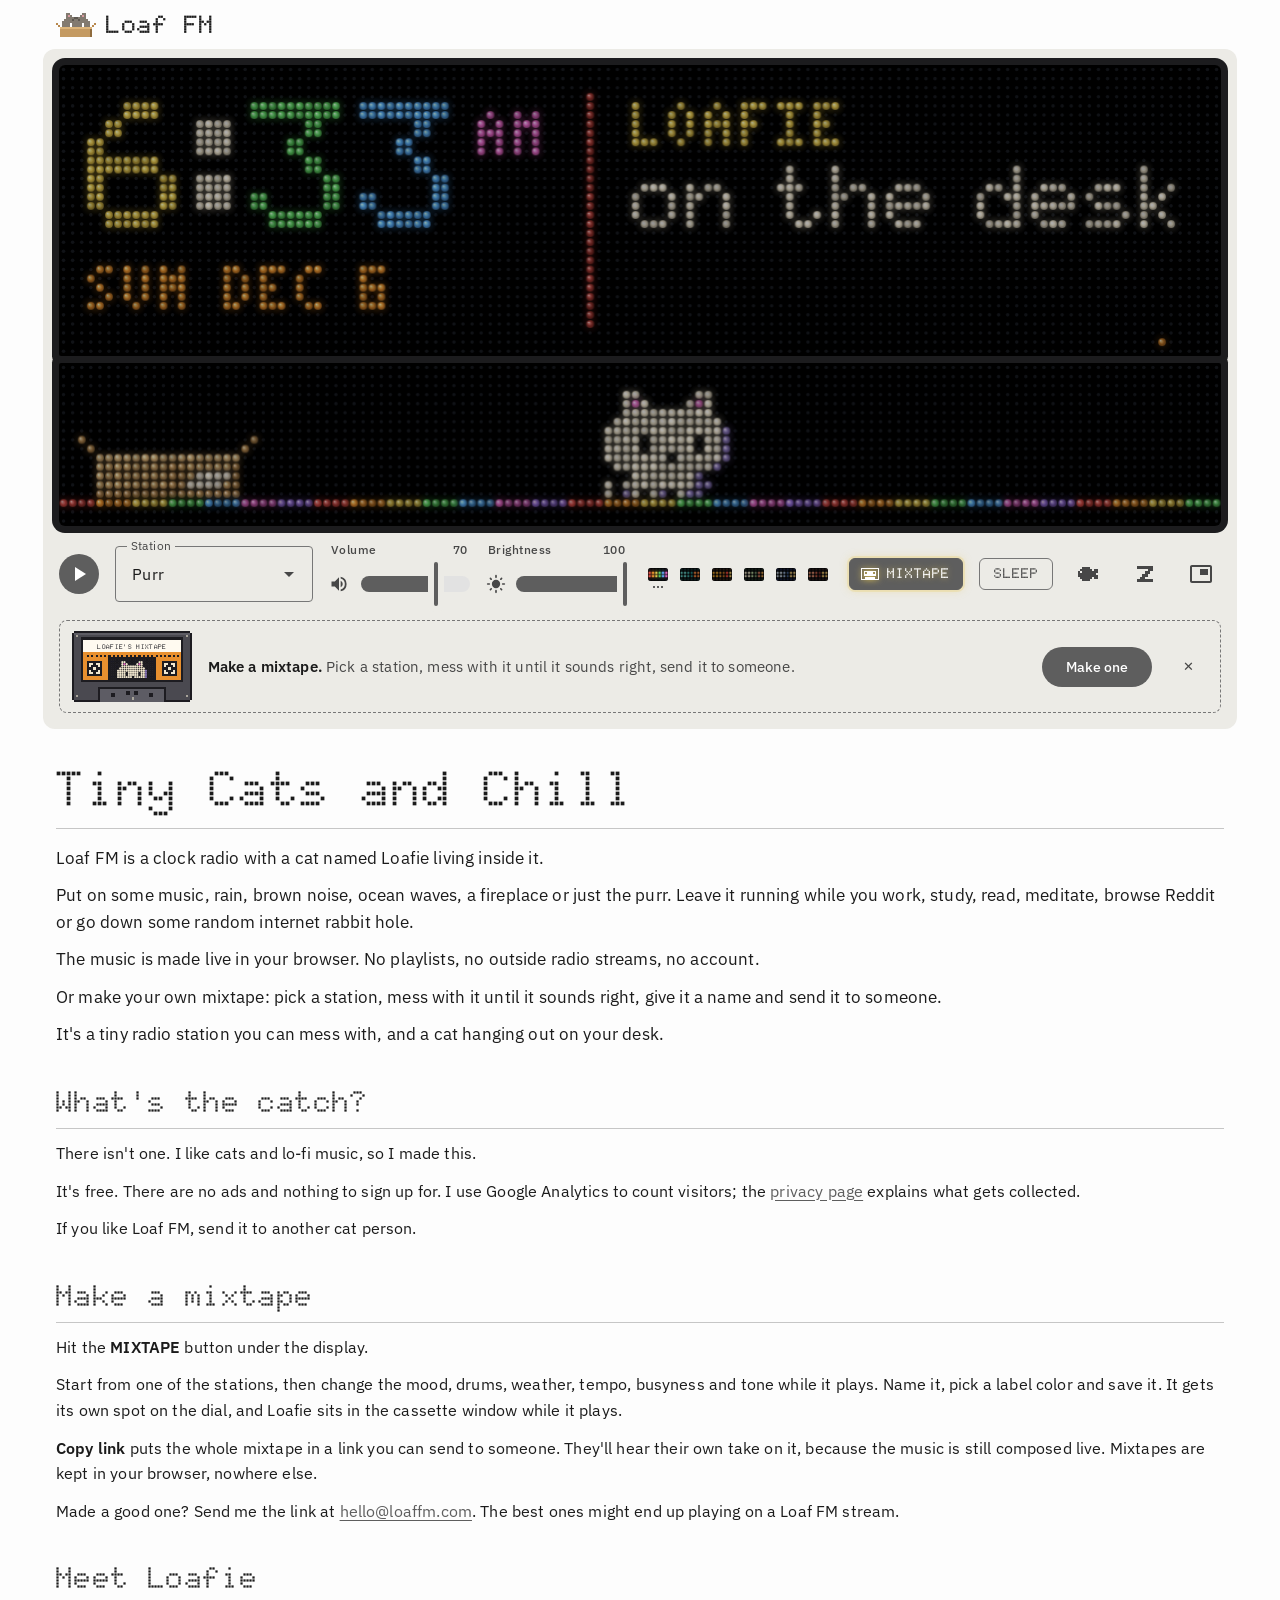
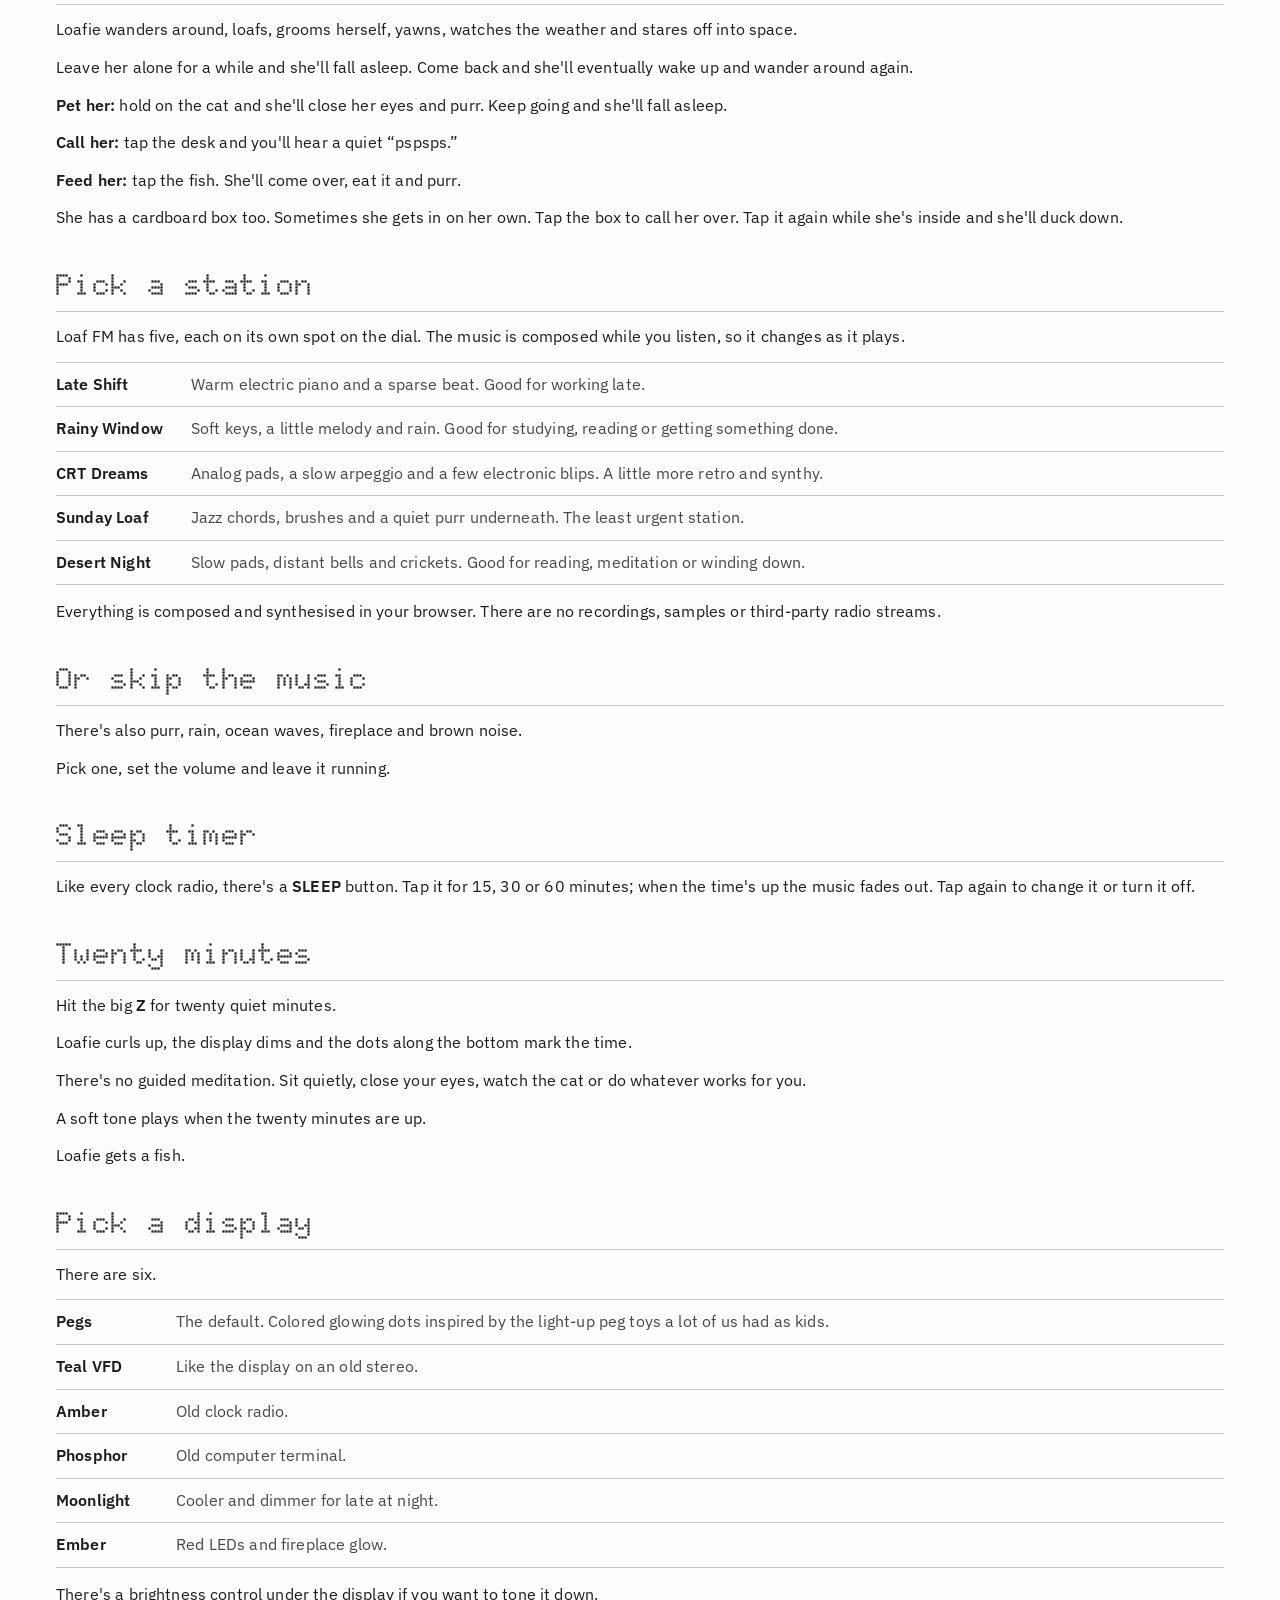
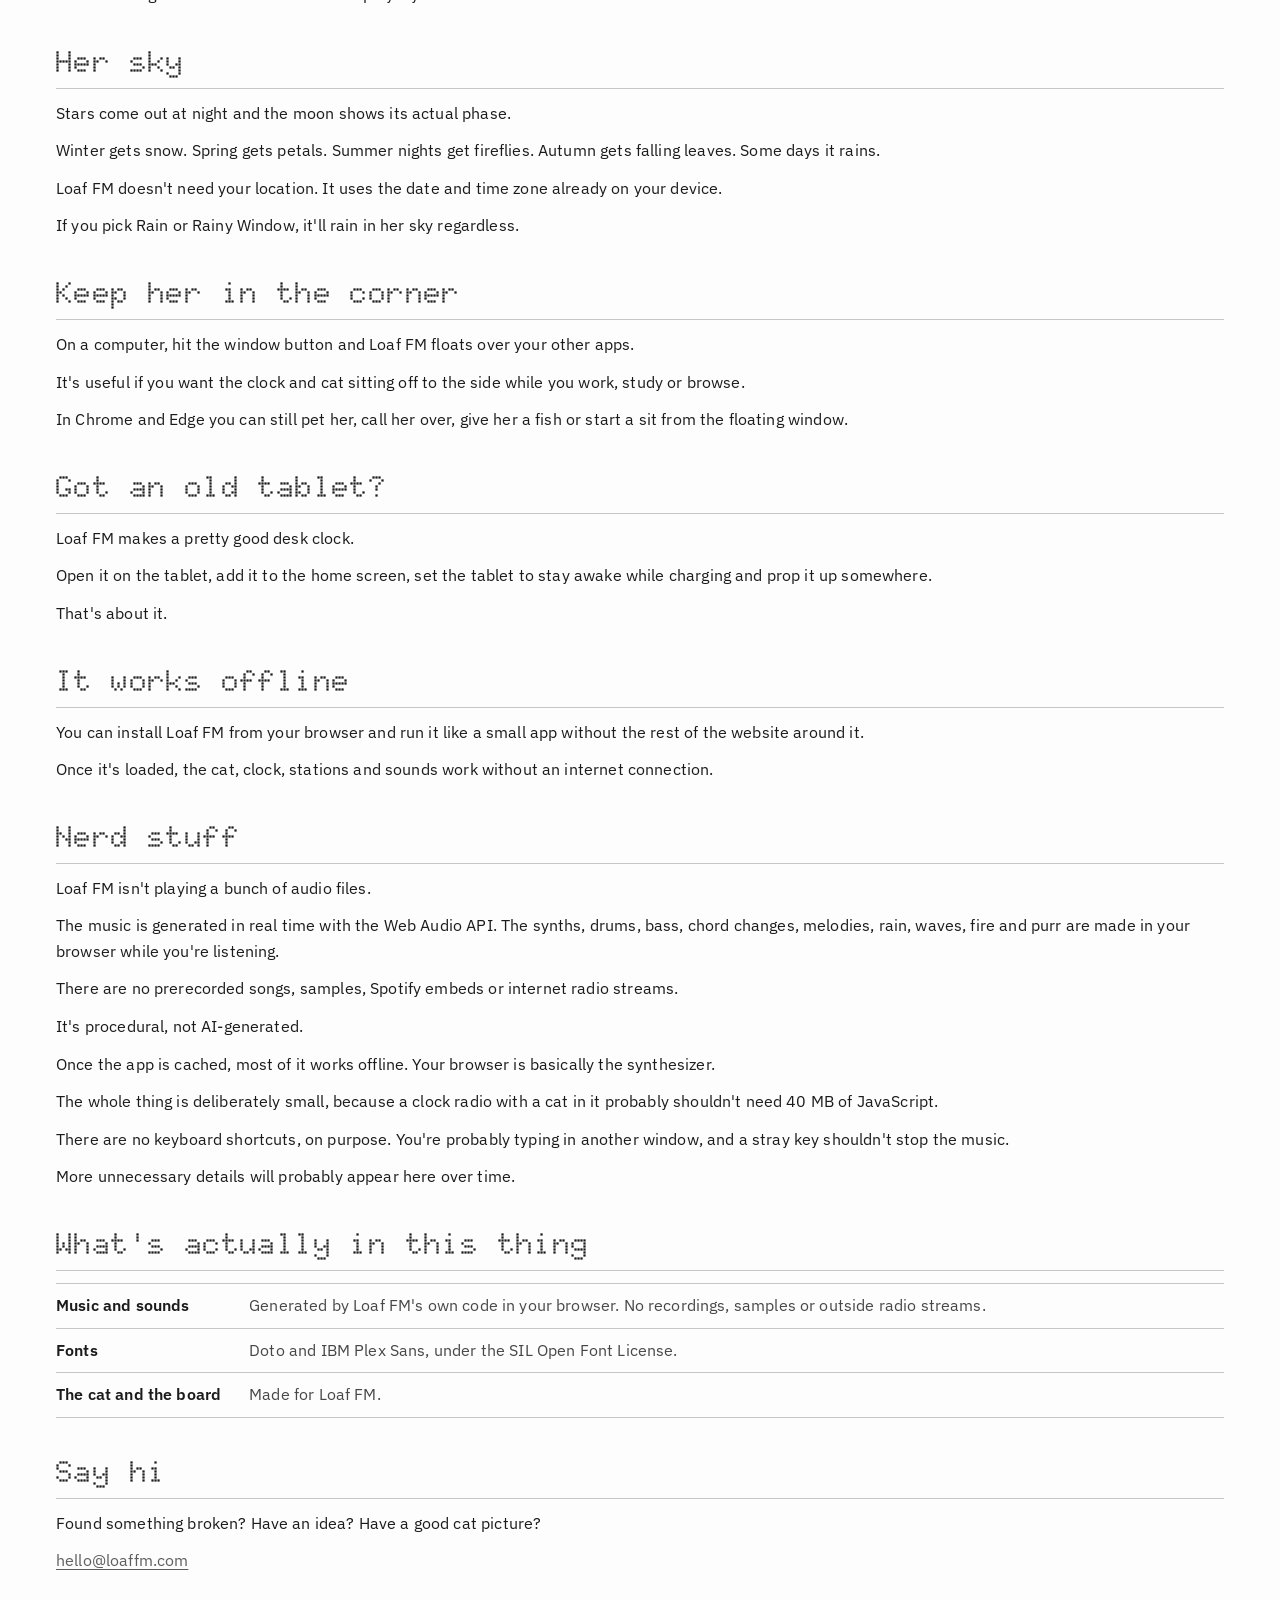
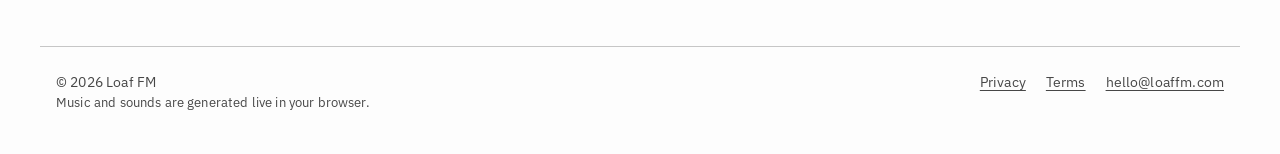
==== commit a0aadbad: "mix button" ====
--- a/index.html
+++ b/index.html
@@ -4,7 +4,7 @@
 <meta charset="utf-8">
 <meta name="viewport" content="width=device-width,initial-scale=1,viewport-fit=cover">
 <title>Loaf FM · Tiny cats and chill</title>
-<meta name="description" content="Loaf FM is a clock radio with a cat named Loafie living inside it. Lofi music made live in your browser, rain, ocean waves, a fireplace or just the purr. No playlists, no account, no algorithm.">
+<meta name="description" content="Loaf FM is a clock radio with a cat named Loafie living inside it. Lo-fi stations composed live in your browser, rain, ocean waves, a fireplace or just the purr. Make your own mixtape and send it to someone.">
 <link rel="canonical" href="https://loaffm.com/">
 
 <meta name="theme-color" content="#131313">
@@ -12,7 +12,7 @@
 <meta property="og:site_name" content="Loaf FM">
 <meta property="og:url" content="https://loaffm.com/">
 <meta property="og:title" content="Loaf FM · Tiny cats and chill">
-<meta property="og:description" content="Loaf FM is a clock radio with a cat named Loafie living inside it. Lofi music made live in your browser, rain, ocean waves, a fireplace or just the purr. No playlists, no account, no algorithm.">
+<meta property="og:description" content="Loaf FM is a clock radio with a cat named Loafie living inside it. Lo-fi stations composed live in your browser, rain, ocean waves, a fireplace or just the purr. Make your own mixtape and send it to someone.">
 <meta property="og:image" content="https://loaffm.com/og.png">
 <meta property="og:image:width" content="1200"><meta property="og:image:height" content="630">
 <meta name="twitter:card" content="summary_large_image">
@@ -36,6 +36,7 @@
   <symbol id="i-float" viewBox="0 0 24 24"><path d="M19 7h-8v6h8V7zm2-4H3c-1.1 0-2 .9-2 2v14c0 1.1.9 2 2 2h18c1.1 0 2-.9 2-2V5c0-1.1-.9-2-2-2zm0 16H3V5h18v14z"/></symbol>
   <symbol id="i-sit" viewBox="-1.5 -1.5 9 9" shape-rendering="crispEdges"><path d="M0 0h6v1h-6zM4 1h2v1h-2zM3 2h2v1h-2zM2 3h2v1h-2zM1 4h2v1h-2zM0 5h6v1h-6z"/></symbol>
   <symbol id="i-fish" viewBox="-0.5 -2.5 12 12" shape-rendering="crispEdges"><path d="M2 0h4v1h-4zM1 1h6v1h-6zM8 1h2v1h-2zM0 2h1v1h-1zM2 2h8v1h-8zM0 3h9v1h-9zM0 4h10v1h-10zM1 5h6v1h-6zM8 5h2v1h-2zM2 6h4v1h-4z"/></symbol>
+  <symbol id="i-tape" viewBox="-0.5 -2.5 13 13" shape-rendering="crispEdges"><path fill-rule="evenodd" d="M0 0h12v1h-12zM0 1h1v1h-1zM11 1h1v1h-1zM0 2h1v1h-1zM2 2h8v1h-8zM11 2h1v1h-1zM0 3h1v1h-1zM2 3h1v1h-1zM4 3h4v1h-4zM9 3h1v1h-1zM11 3h1v1h-1zM0 4h1v1h-1zM2 4h8v1h-8zM11 4h1v1h-1zM0 5h1v1h-1zM11 5h1v1h-1zM0 6h1v1h-1zM3 6h6v1h-6zM11 6h1v1h-1zM0 7h12v1h-12z"/></symbol>
   <symbol id="i-play" viewBox="0 0 24 24"><path d="M8 5v14l11-7z"/></symbol>
   <symbol id="i-stop" viewBox="0 0 24 24"><path d="M6 6h12v12H6z"/></symbol>
   <symbol id="i-down" viewBox="0 0 24 24"><path d="M7 10l5 5 5-5z"/></symbol>
@@ -62,6 +63,7 @@
       <div class="ctl grow vol"><span class="lbl"><span>Volume</span><output id="volOut">70</output></span><div class="fz"><button class="mutebtn" type="button" id="muteKey" aria-pressed="false" aria-label="Mute" title="Mute (M)"><svg><use href="#i-vol"/></svg><svg><use href="#i-mute"/></svg></button><input class="fader" type="range" id="volume" min="0" max="1" step="0.05" aria-label="Volume"></div></div>
       <div class="ctl grow br"><span class="lbl"><span>Brightness</span><output id="brightnessOut">100</output></span><div class="fz"><svg class="ico" aria-hidden="true"><use href="#i-sun"/></svg><input class="fader" type="range" id="brightness" min="0.1" max="1" step="0.05" aria-label="Brightness"></div></div>
       <div class="dots" id="dots" role="group" aria-label="Palette"></div>
+      <button class="mixbtn" type="button" id="mixKey" aria-pressed="false" aria-label="Make a mixtape" title="Make a mixtape"><svg aria-hidden="true"><use href="#i-tape"/></svg><span>MIXTAPE</span></button>
       <button class="sleepbtn" type="button" id="sleepKey" aria-pressed="false" aria-label="Sleep timer" title="Sleep timer"><span>SLEEP</span></button>
       <button class="icon feedbtn" type="button" id="feedKey" aria-label="Give her a fish" title="Give her a fish"><svg><use href="#i-fish"/></svg></button>
       <button class="icon sitbtn" type="button" id="sitKey" aria-pressed="false" aria-label="Sit for 20 minutes" title="Sit for 20 minutes"><svg><use href="#i-sit"/></svg></button>
@@ -77,7 +79,8 @@
     <p class="lede">Loaf FM is a clock radio with a cat named Loafie living inside it.</p>
     <p class="lede">Put on some music, rain, brown noise, ocean waves, a fireplace or just the purr. Leave it running while you work, study, read, meditate, browse Reddit or go down some random internet rabbit hole.</p>
     <p class="lede">The music is made live in your browser. No playlists, no outside radio streams, no account.</p>
-    <p class="lede">It's a clock, some sounds and a cat hanging out on your desk.</p>
+    <p class="lede">Or make your own mixtape: pick a station, mess with it until it sounds right, give it a name and send it to someone.</p>
+    <p class="lede">It's a tiny radio station you can mess with, and a cat hanging out on your desk.</p>
   </section>
 
   <section>
@@ -85,6 +88,14 @@
     <p>There isn't one. I like cats and lo-fi music, so I made this.</p>
     <p>It's free. There are no ads and nothing to sign up for. I use Google Analytics to count visitors; the <a href="privacy.html">privacy page</a> explains what gets collected.</p>
     <p>If you like Loaf FM, send it to another cat person.</p>
+  </section>
+
+  <section>
+    <h2>Make a mixtape</h2>
+    <p>Hit the <strong>MIXTAPE</strong> button under the display.</p>
+    <p>Start from one of the stations, then change the mood, drums, weather, tempo, busyness and tone while it plays. Name it, pick a label color and save it. It gets its own spot on the dial, and Loafie sits in the cassette window while it plays.</p>
+    <p><strong>Copy link</strong> puts the whole mixtape in a link you can send to someone. They'll hear their own take on it, because the music is still composed live. Mixtapes are kept in your browser, nowhere else.</p>
+    <p>Made a good one? Send me the link at <a href="mailto:hello@loaffm.com?subject=My%20mixtape">hello@loaffm.com</a>. The best ones might end up playing on a Loaf FM stream.</p>
   </section>
 
   <section>
@@ -119,13 +130,6 @@
   <section>
     <h2>Sleep timer</h2>
     <p>Like every clock radio, there's a <strong>SLEEP</strong> button. Tap it for 15, 30 or 60 minutes; when the time's up the music fades out. Tap again to change it or turn it off.</p>
-  </section>
-
-  <section>
-    <h2>Make a mixtape</h2>
-    <p>Pick <strong>+ Make a mixtape…</strong> at the bottom of the station list.</p>
-    <p>Start from one of the stations, then change the mood, drums, weather, tempo, busyness and tone while it plays. Name it, pick a label color and save it. It's kept in your browser, nowhere else.</p>
-    <p><strong>Copy link</strong> puts the whole mixtape in a link you can send to someone. They'll hear their own take on it, because the music is still composed live.</p>
   </section>
 
   <section>
--- a/board.css
+++ b/board.css
@@ -81,7 +81,7 @@
 @media (display-mode:standalone){.top,#page,.foot{display:none!important}.boardwrap{padding-top:16px}}
 .boardwrap{padding:0 var(--gutter)}
 /* Controls: one row on wide screens; on phones, play + station, then volume + brightness side by side */
-.face .row{display:grid;grid-template-columns:auto minmax(0,1.4fr) minmax(0,1fr) minmax(0,1fr) auto auto auto auto auto;gap:12px 16px;align-items:center}
+.face .row{display:grid;grid-template-columns:auto minmax(0,1.4fr) minmax(0,1fr) minmax(0,1fr) auto auto auto auto auto auto;gap:12px 16px;align-items:center}
 .fz{display:flex;align-items:center;gap:10px}
 .fz .ico{display:block;width:20px;height:20px;fill:var(--on-surf-v);flex:0 0 auto}
 .mutebtn{flex:0 0 auto;width:32px;height:32px;margin:-6px -4px -6px -6px;padding:6px;border:0;border-radius:16px;background:transparent;color:var(--on-surf-v);cursor:pointer;display:grid;place-items:center;position:relative;overflow:hidden}
@@ -98,8 +98,9 @@
   .face .sitbtn{grid-column:5/6;grid-row:1}
   .face .vol{grid-column:1/3;grid-row:2}
   .face .br{grid-column:3/6;grid-row:2}
-  .face .sleepbtn{grid-column:1/3;grid-row:3;justify-self:start}
-  .face .dots{grid-column:3/6;grid-row:3;justify-content:flex-end}
+  .face .mixbtn{grid-column:1/3;grid-row:3;justify-self:start}
+  .face .sleepbtn{grid-column:3/6;grid-row:3;justify-self:end}
+  .face .dots{grid-column:1/6;grid-row:4;justify-content:center}
   .face .lbl{display:none}
   .fz .ico{display:block}
   .icon{width:40px;height:40px}
@@ -190,3 +191,28 @@
   .mixtape:not(.mt-open) .mt-right>.mt-row:not(:first-child),.mixtape:not(.mt-open) .mt-sliders{display:none}
 }
 html.broadcast .mixtape{display:none!important}
+
+/* MIXTAPE: the deck's own key, in the same family as SLEEP but a little louder */
+.mixbtn{height:32px;display:inline-flex;align-items:center;gap:7px;padding:0 12px 0 10px;border:1px solid var(--p);border-radius:6px;background:var(--p);color:var(--on-p);font:900 14px/1 var(--dots);letter-spacing:1px;cursor:pointer;white-space:nowrap;position:relative;overflow:hidden}
+.mixbtn svg{width:20px;height:20px;fill:currentColor;flex:0 0 auto}
+.mixbtn::before{content:'';position:absolute;inset:0;background:currentColor;opacity:0;transition:opacity .15s}.mixbtn:hover::before{opacity:.12}
+.mixbtn[aria-pressed="true"]{background:transparent;color:var(--p)}
+html.broadcast .mixbtn{display:none}
+
+/* the MIXTAPE key glows like a lit pixel sign; on a first visit it also breathes, in stepped pixel rings */
+.mixbtn{overflow:visible;box-shadow:0 0 0 2px color-mix(in srgb,var(--glow,#e7c74e) 22%,transparent),0 0 10px color-mix(in srgb,var(--glow,#e7c74e) 35%,transparent)}
+.mixbtn.pulse{animation:mixglow 1.6s steps(4,end) infinite}
+@keyframes mixglow{0%{box-shadow:0 0 0 2px color-mix(in srgb,var(--glow,#e7c74e) 25%,transparent),0 0 8px color-mix(in srgb,var(--glow,#e7c74e) 30%,transparent)}
+  50%{box-shadow:0 0 0 3px color-mix(in srgb,var(--glow,#e7c74e) 40%,transparent),0 0 0 6px color-mix(in srgb,var(--glow,#e7c74e) 18%,transparent),0 0 18px color-mix(in srgb,var(--glow,#e7c74e) 45%,transparent)}
+  100%{box-shadow:0 0 0 2px color-mix(in srgb,var(--glow,#e7c74e) 25%,transparent),0 0 8px color-mix(in srgb,var(--glow,#e7c74e) 30%,transparent)}}
+.mixbtn[aria-pressed="true"]{box-shadow:none;animation:none}
+.mixbtn svg{filter:drop-shadow(0 0 3px var(--glow,#e7c74e))}.mixbtn span{text-shadow:0 0 6px color-mix(in srgb,var(--glow,#e7c74e) 70%,transparent)}
+@media (prefers-reduced-motion:reduce){.mixbtn.pulse{animation:none}}
+/* first-visit teaser */
+.mt-teaser{margin-top:14px;display:flex;align-items:center;gap:16px;padding:10px 12px;border:1px dashed var(--outline);border-radius:8px}
+.mt-teaser[hidden]{display:none}
+.mt-tz-cass{flex:0 0 auto;width:120px}.mt-tz-cass svg{width:100%;height:auto;display:block}
+.mt-teaser p{margin:0;flex:1;font-size:15px;color:var(--on-surf)}.mt-teaser p span{color:var(--on-surf-v)}
+.mt-tz-x{flex:0 0 auto}
+@media (max-width:700px){.mt-teaser{gap:10px;padding:8px}.mt-tz-cass{width:84px}.mt-teaser p{font-size:14px}.mt-teaser p span{display:none}.mt-tz-go{padding:0 14px}}
+html.broadcast .mt-teaser{display:none!important}
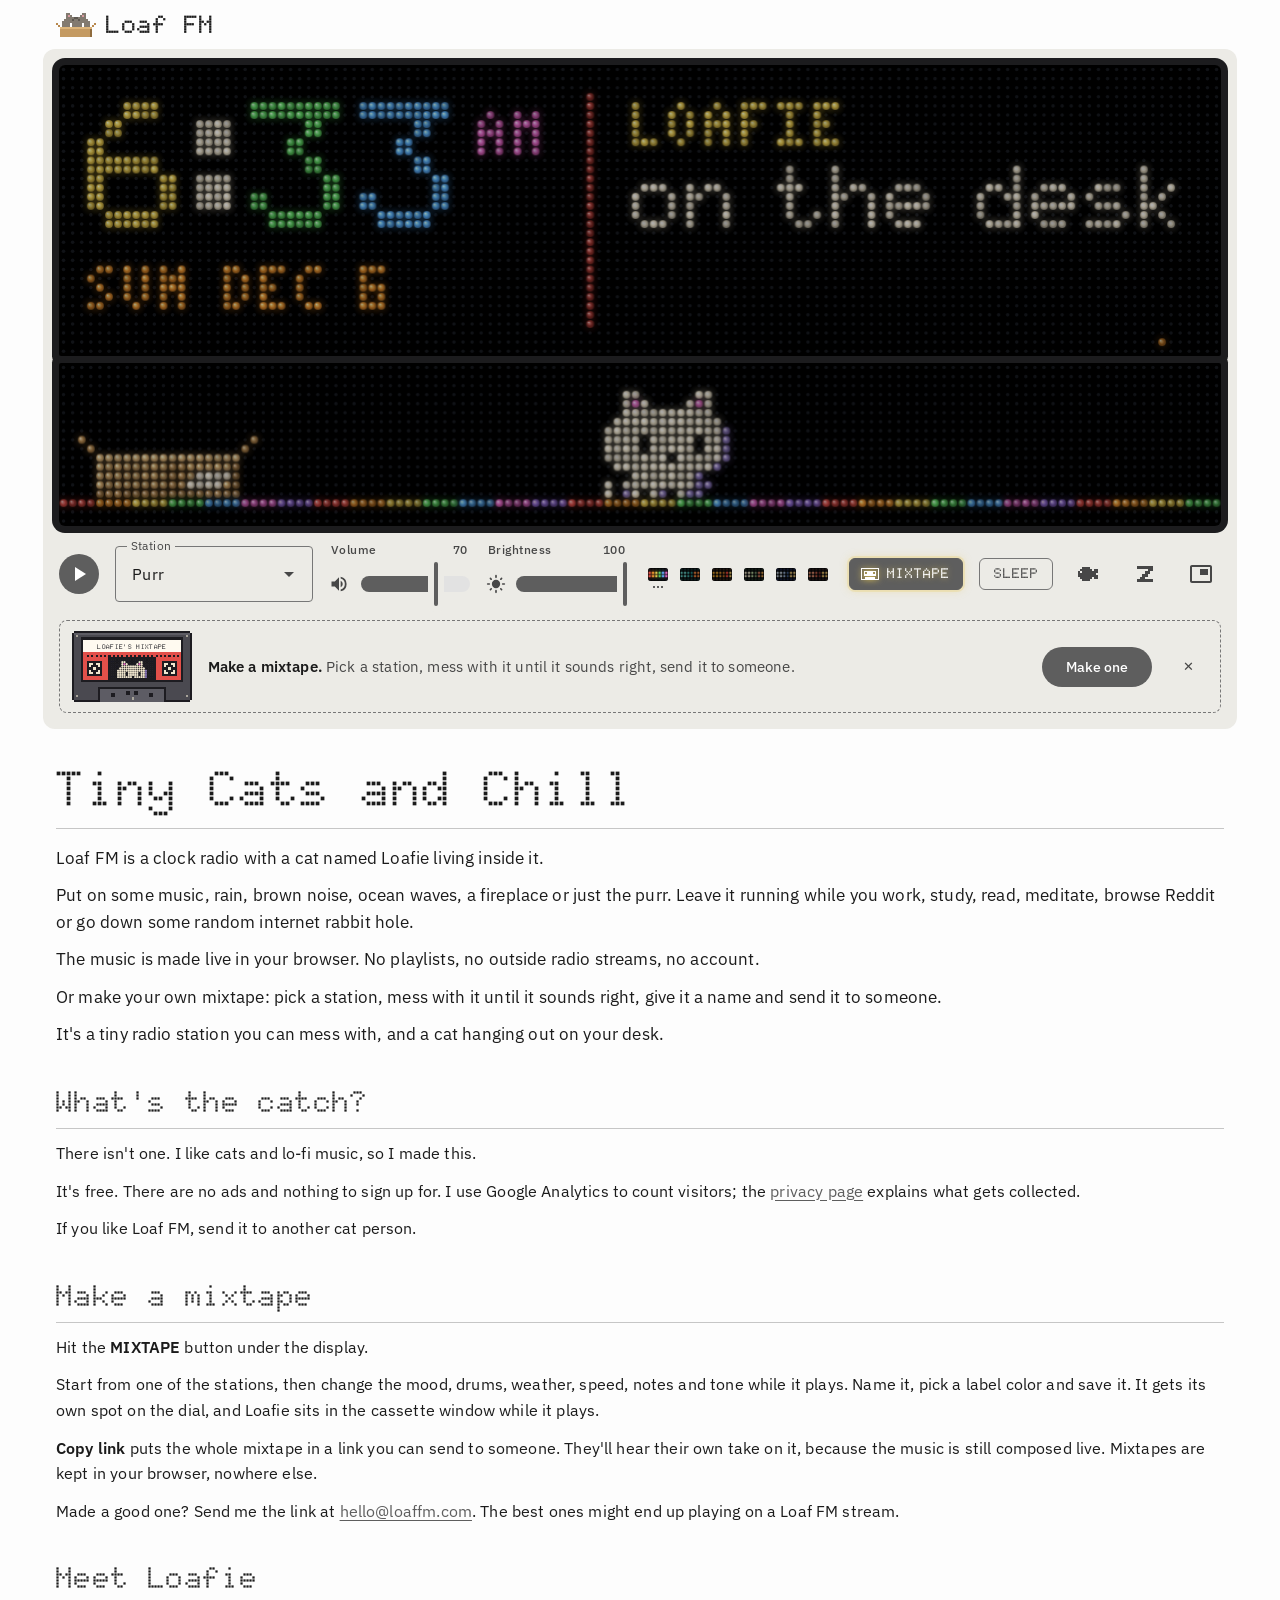
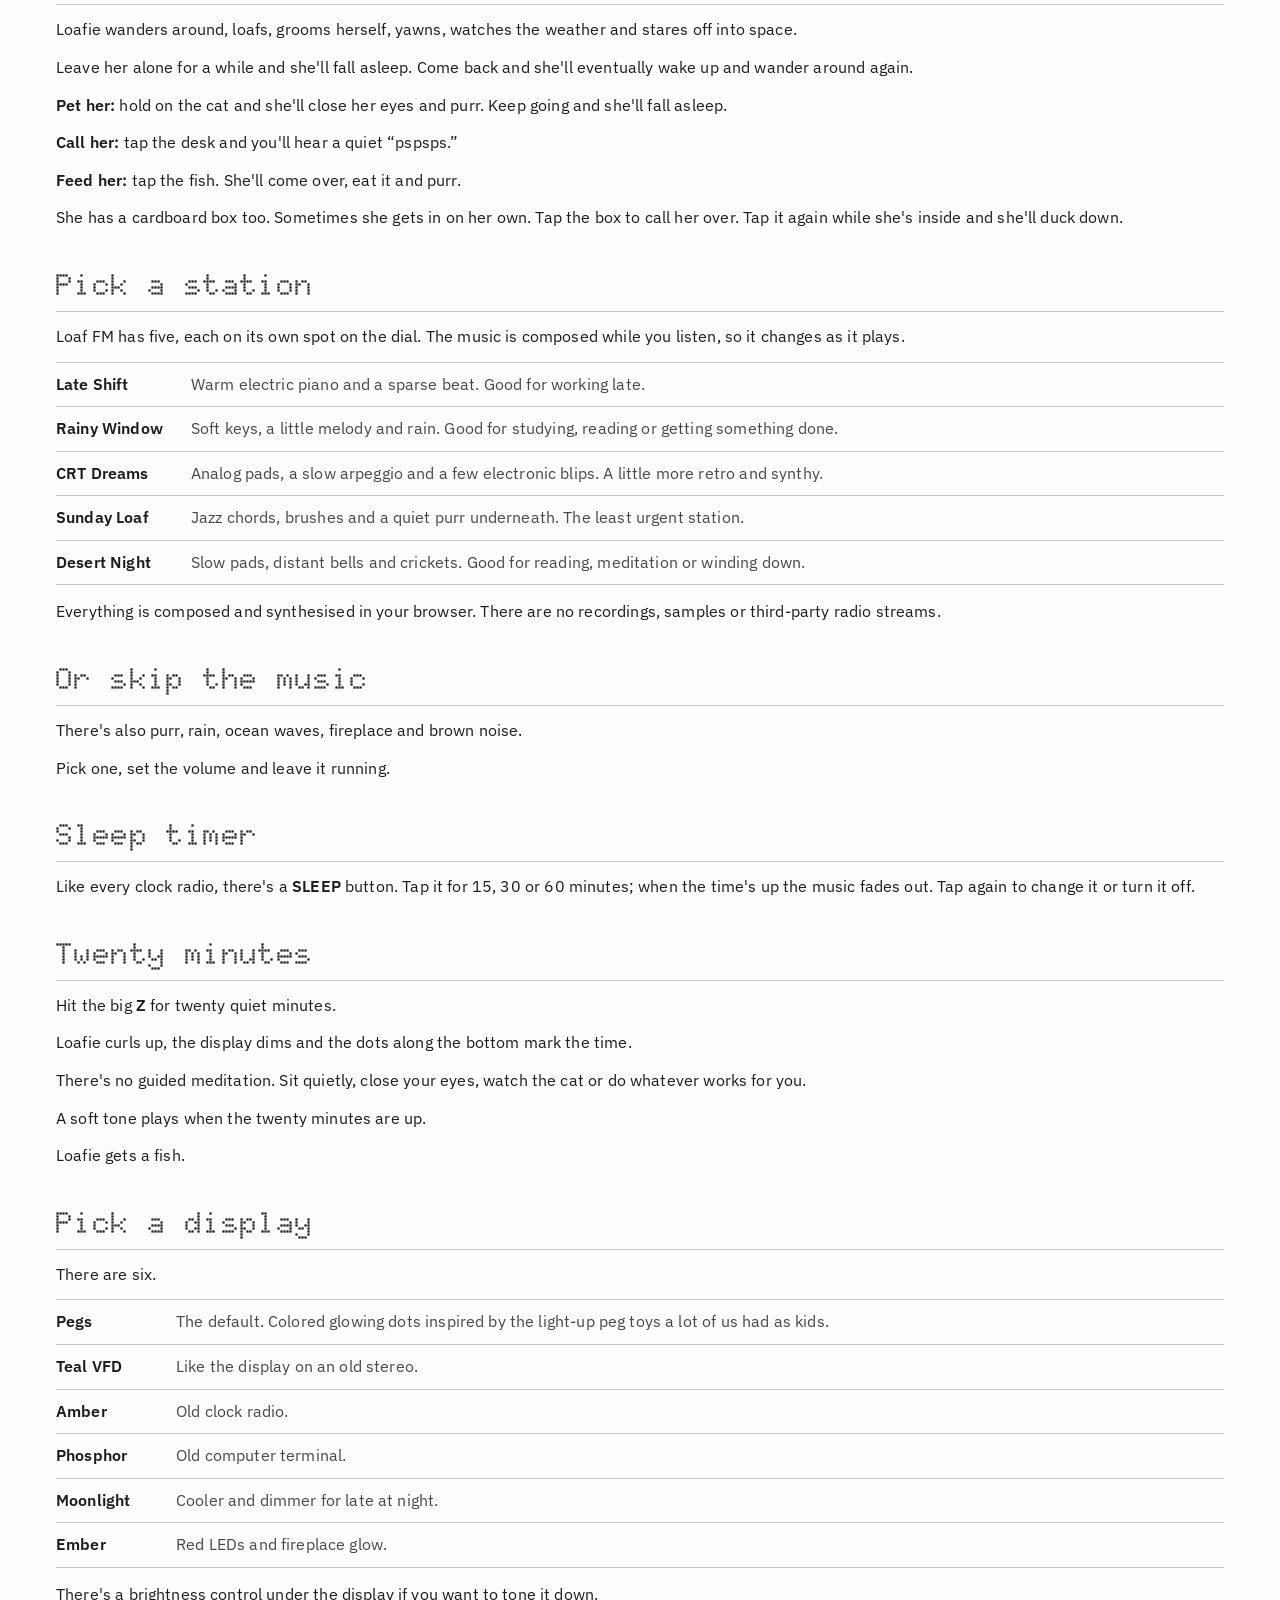
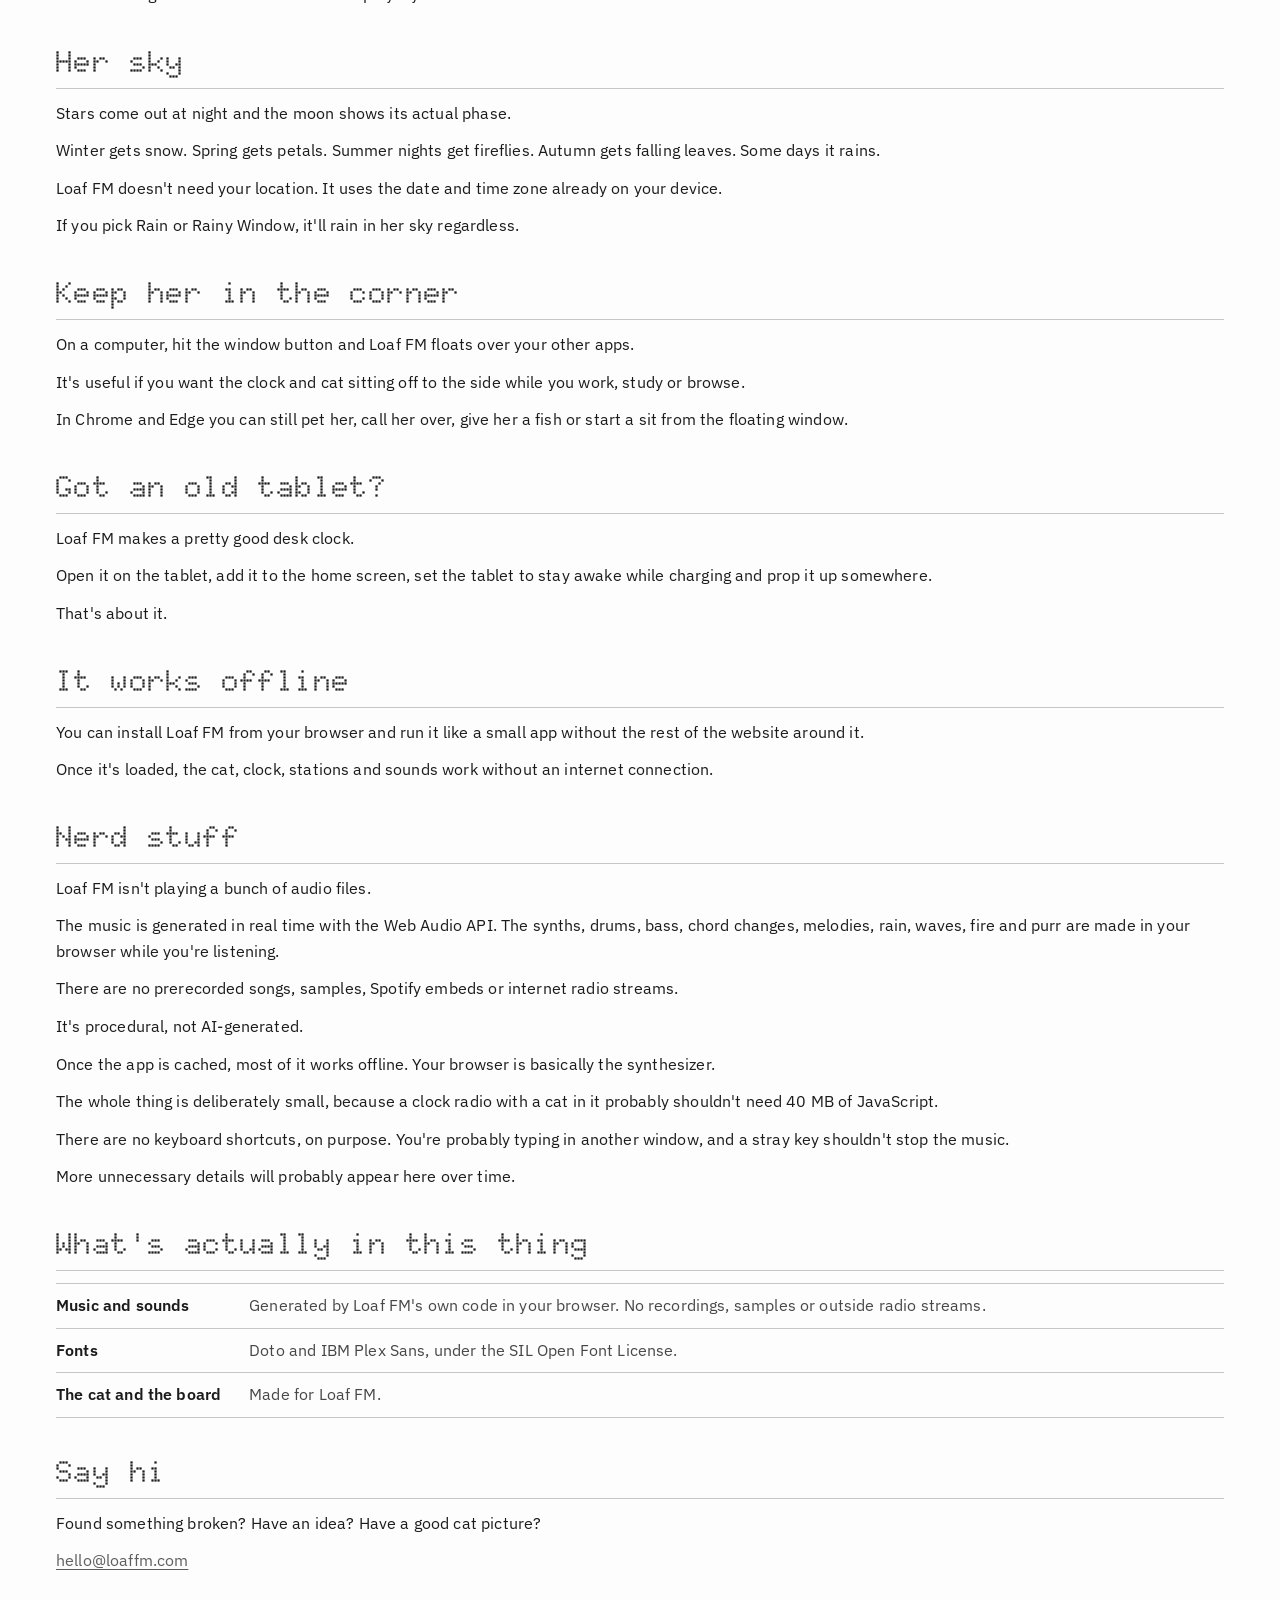
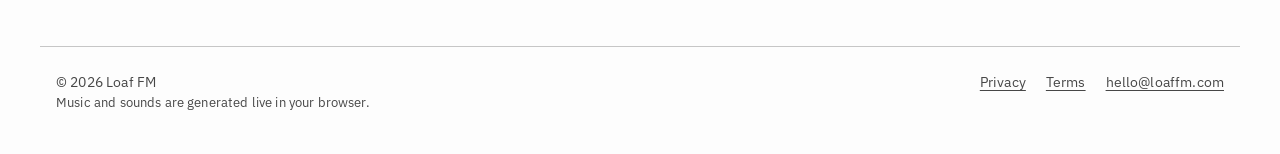
==== commit 9874619c: "mixers" ====
--- a/index.html
+++ b/index.html
@@ -93,7 +93,7 @@
   <section>
     <h2>Make a mixtape</h2>
     <p>Hit the <strong>MIXTAPE</strong> button under the display.</p>
-    <p>Start from one of the stations, then change the mood, drums, weather, tempo, busyness and tone while it plays. Name it, pick a label color and save it. It gets its own spot on the dial, and Loafie sits in the cassette window while it plays.</p>
+    <p>Start from one of the stations, then change the mood, drums, weather, speed, notes and tone while it plays. Name it, pick a label color and save it. It gets its own spot on the dial, and Loafie sits in the cassette window while it plays.</p>
     <p><strong>Copy link</strong> puts the whole mixtape in a link you can send to someone. They'll hear their own take on it, because the music is still composed live. Mixtapes are kept in your browser, nowhere else.</p>
     <p>Made a good one? Send me the link at <a href="mailto:hello@loaffm.com?subject=My%20mixtape">hello@loaffm.com</a>. The best ones might end up playing on a Loaf FM stream.</p>
   </section>
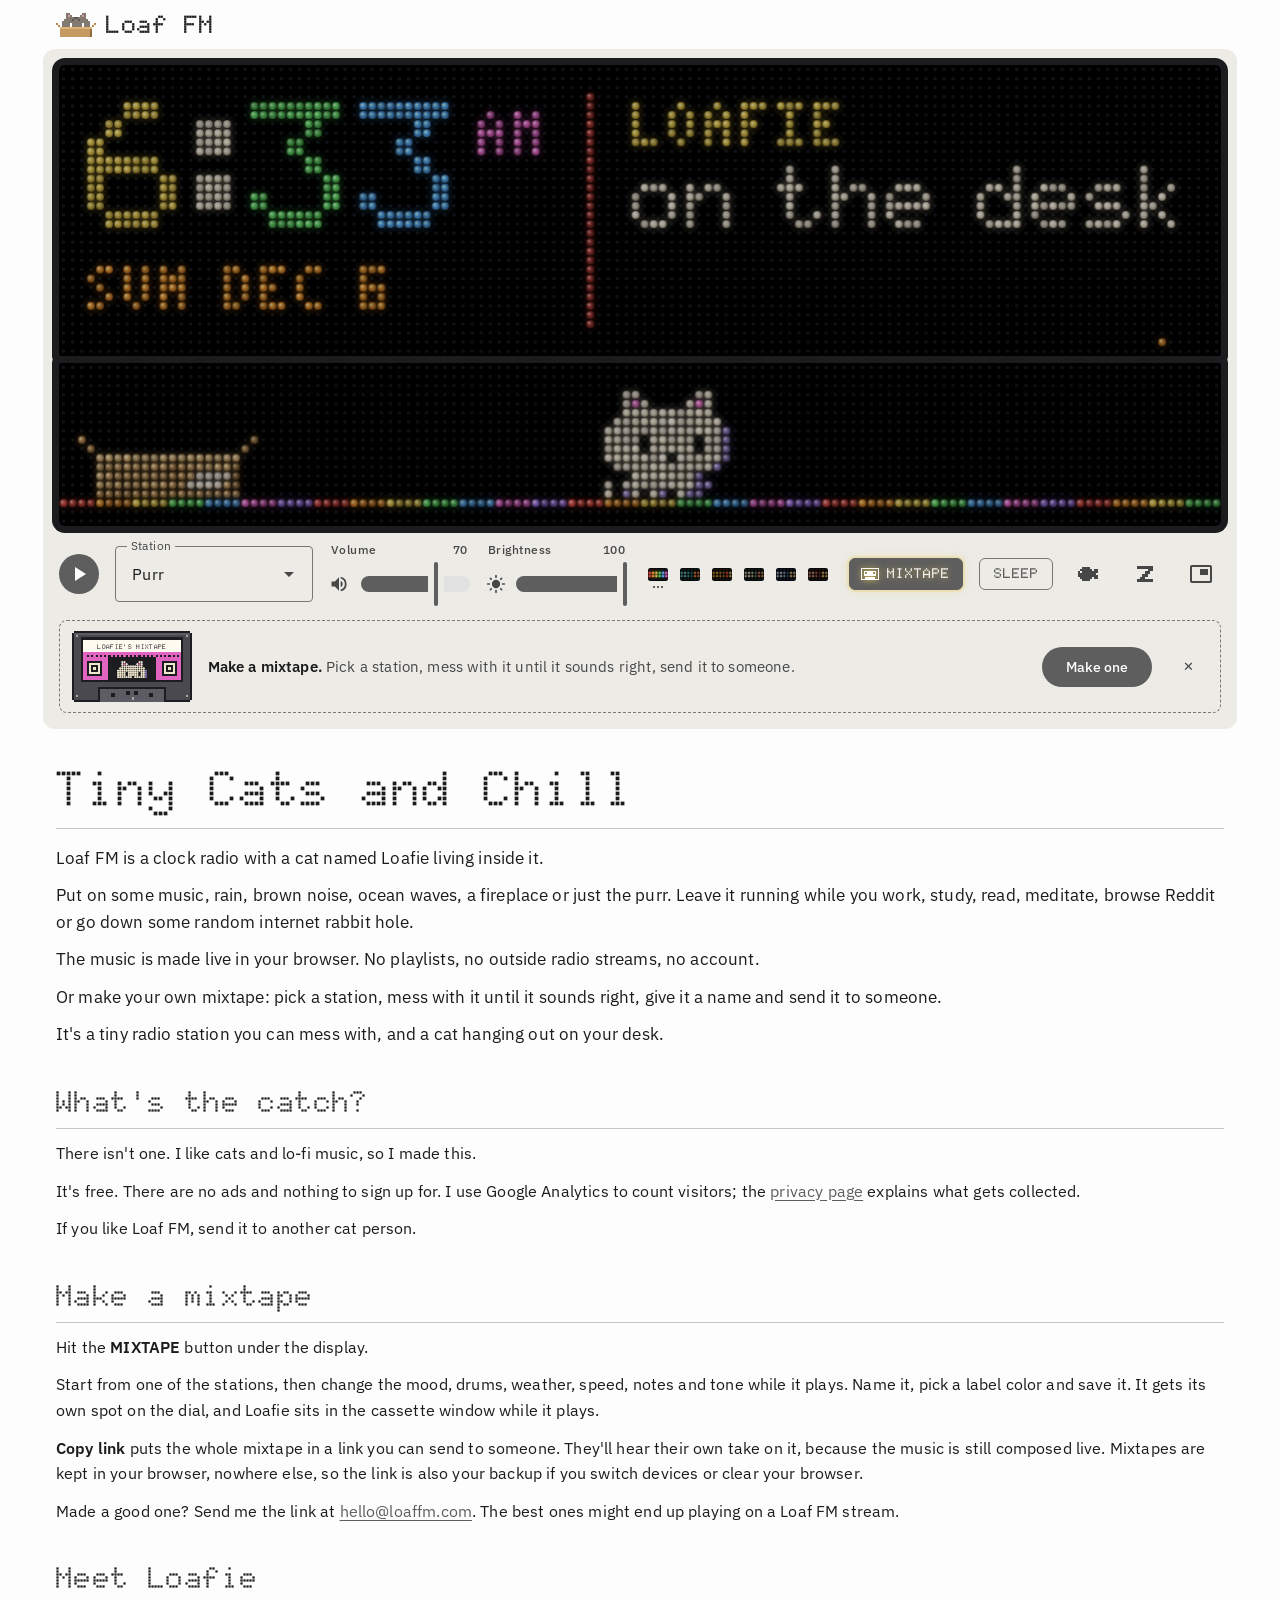
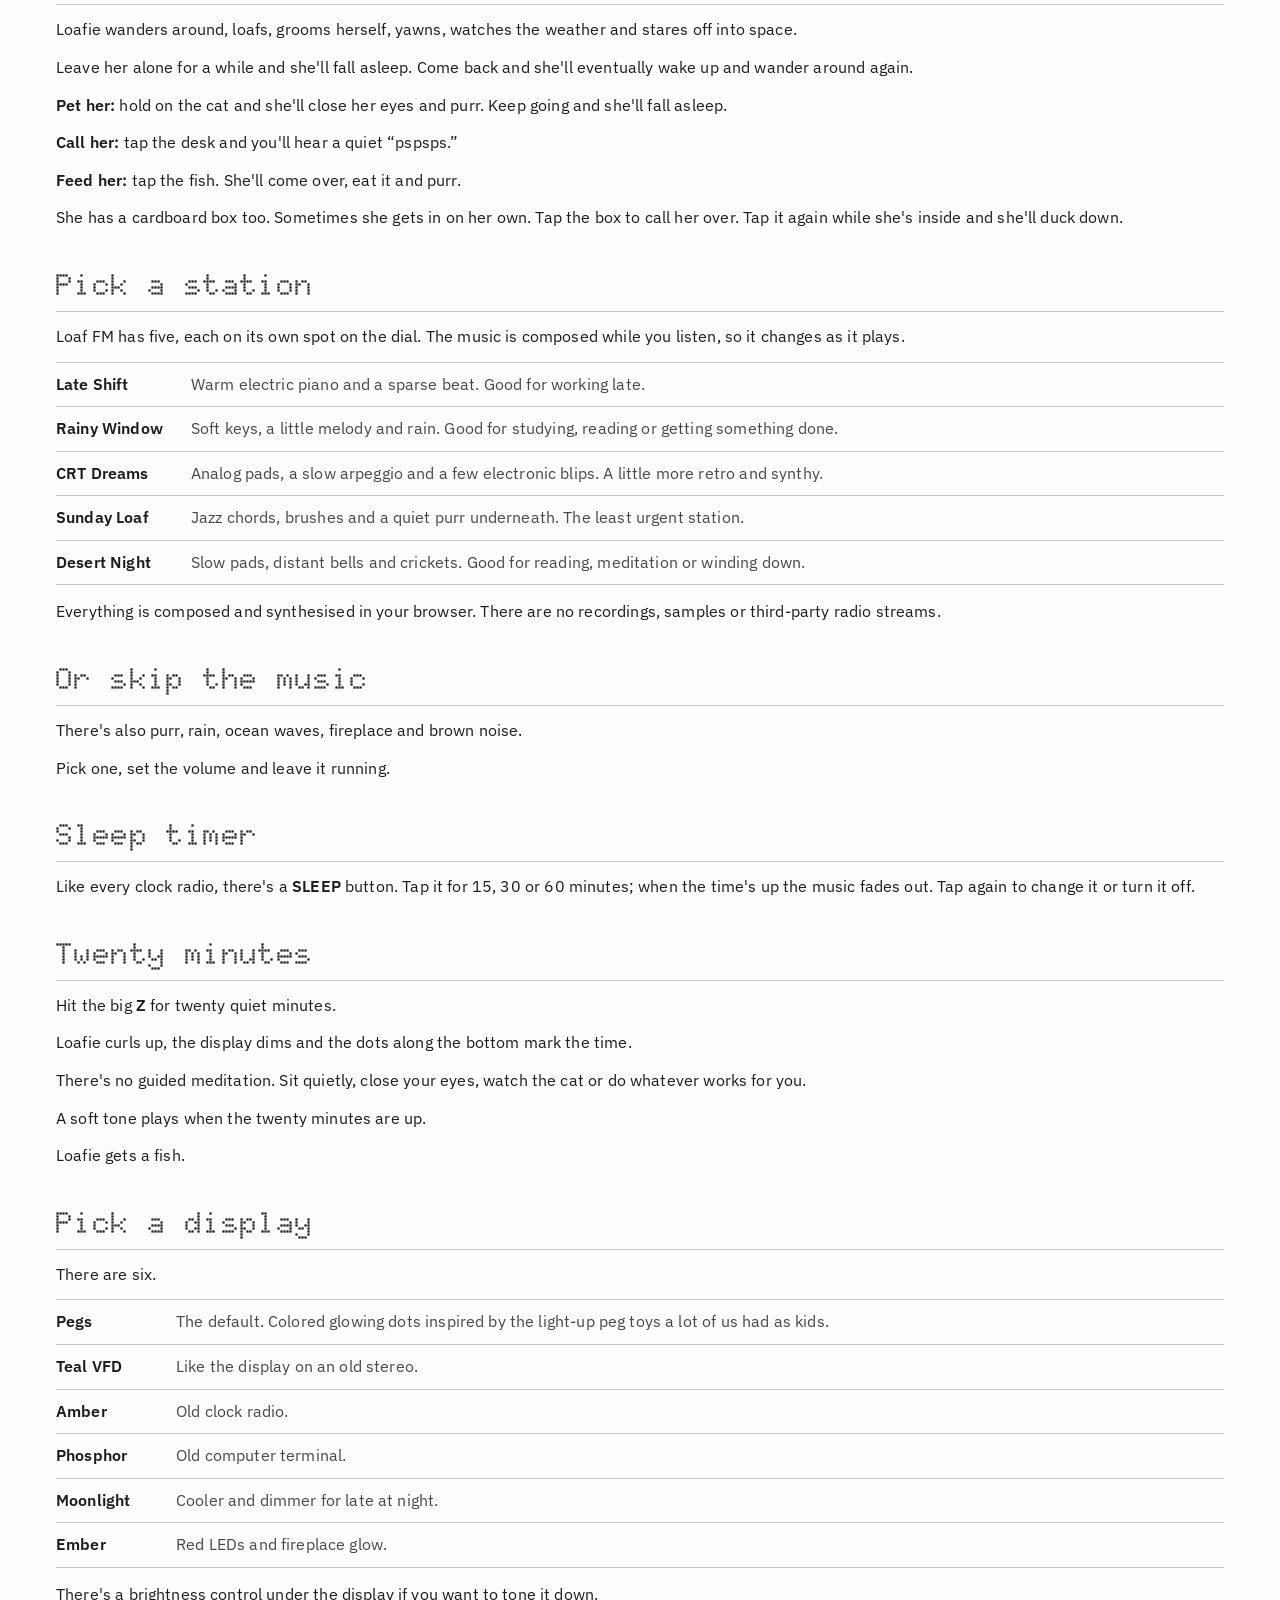
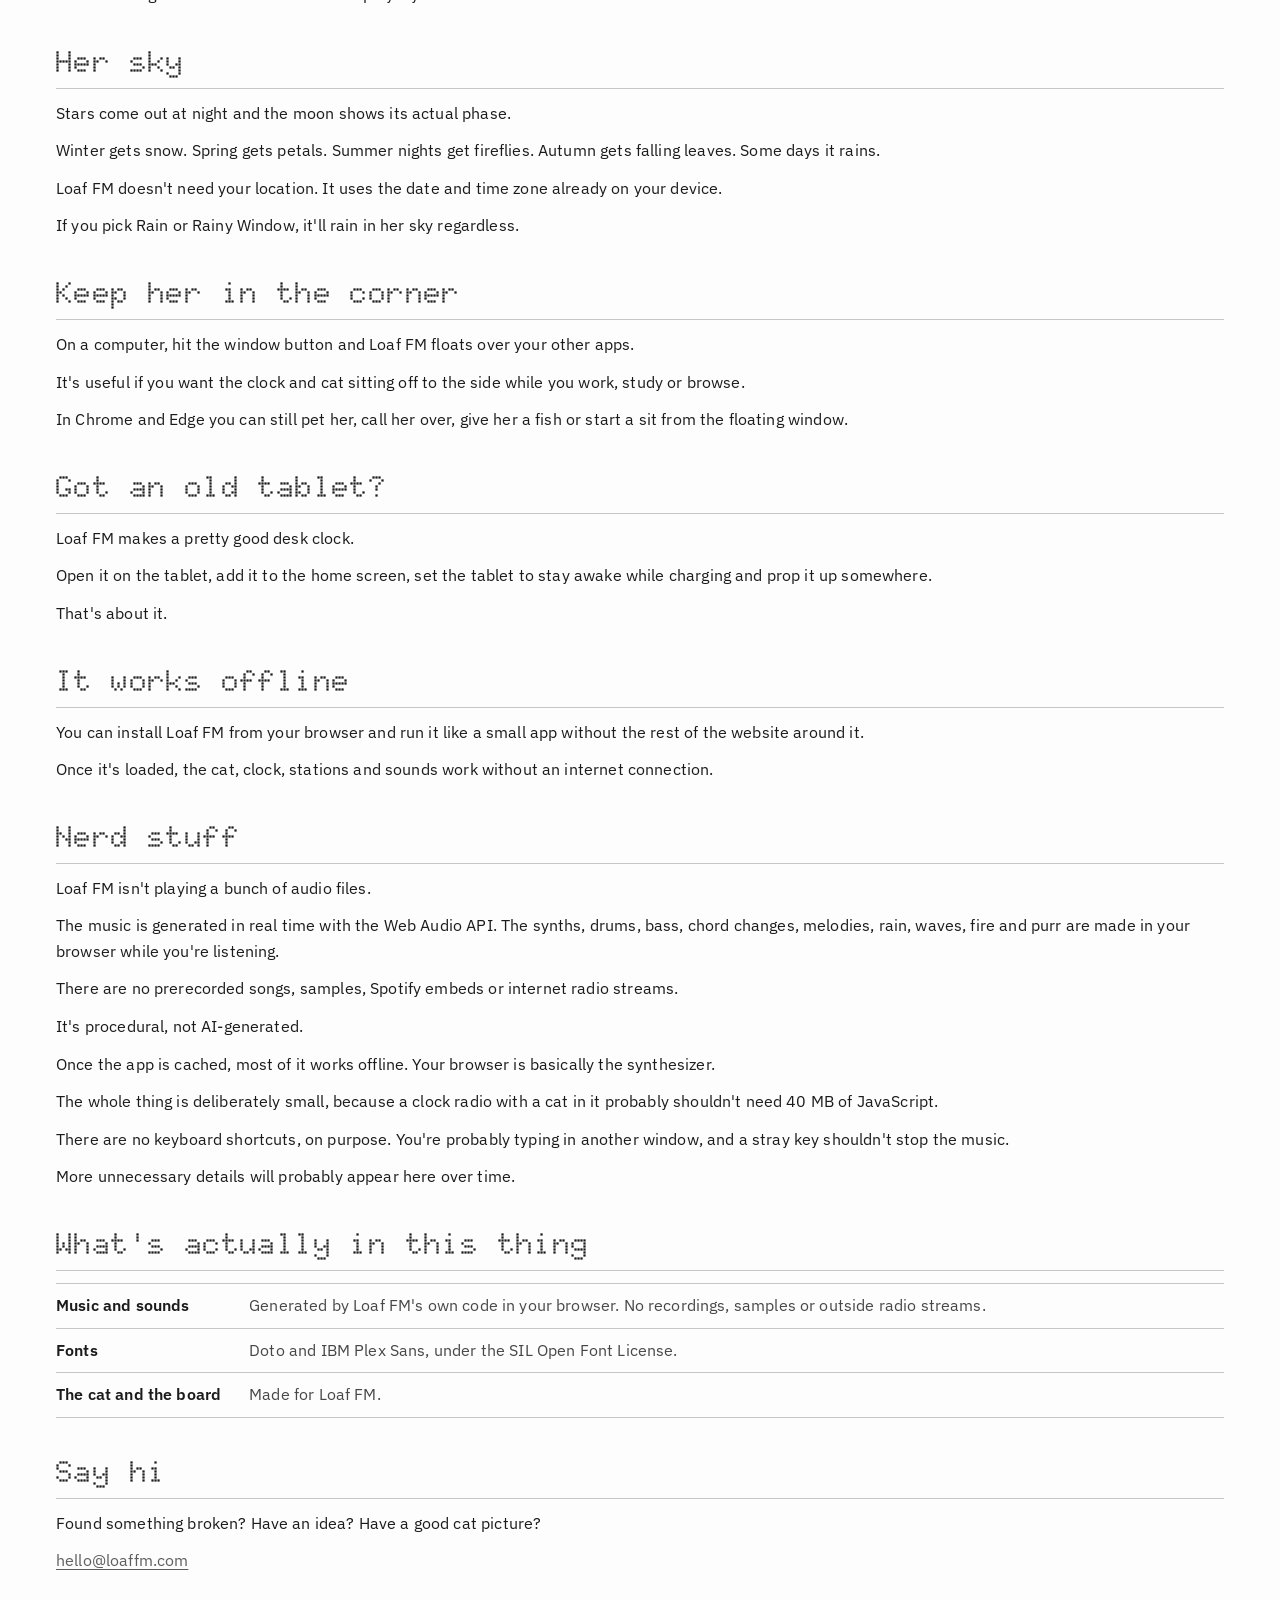
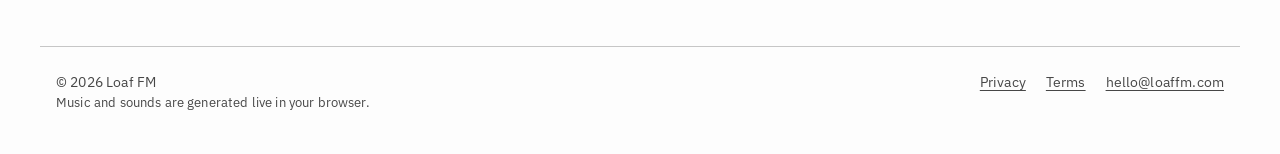
==== commit 5d76795b: "tape loss" ====
--- a/index.html
+++ b/index.html
@@ -94,7 +94,7 @@
     <h2>Make a mixtape</h2>
     <p>Hit the <strong>MIXTAPE</strong> button under the display.</p>
     <p>Start from one of the stations, then change the mood, drums, weather, speed, notes and tone while it plays. Name it, pick a label color and save it. It gets its own spot on the dial, and Loafie sits in the cassette window while it plays.</p>
-    <p><strong>Copy link</strong> puts the whole mixtape in a link you can send to someone. They'll hear their own take on it, because the music is still composed live. Mixtapes are kept in your browser, nowhere else.</p>
+    <p><strong>Copy link</strong> puts the whole mixtape in a link you can send to someone. They'll hear their own take on it, because the music is still composed live. Mixtapes are kept in your browser, nowhere else, so the link is also your backup if you switch devices or clear your browser.</p>
     <p>Made a good one? Send me the link at <a href="mailto:hello@loaffm.com?subject=My%20mixtape">hello@loaffm.com</a>. The best ones might end up playing on a Loaf FM stream.</p>
   </section>
 
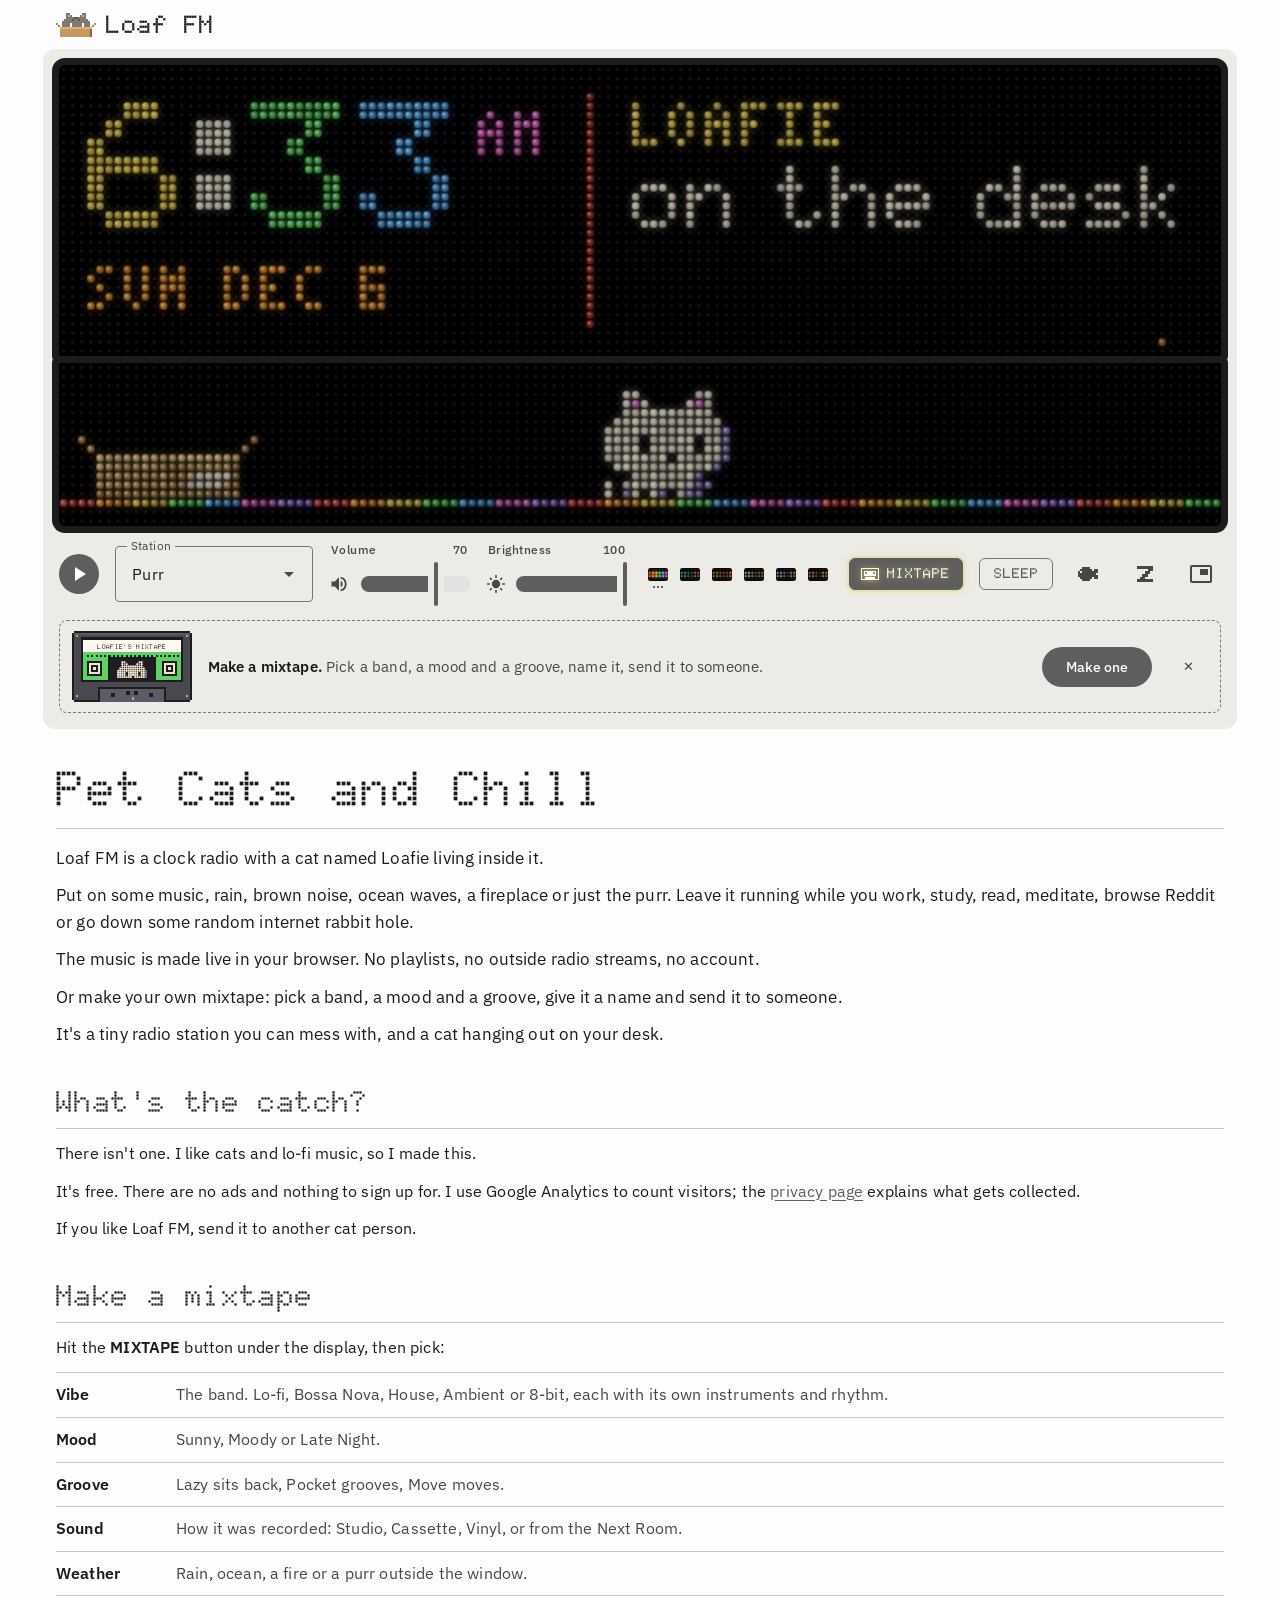
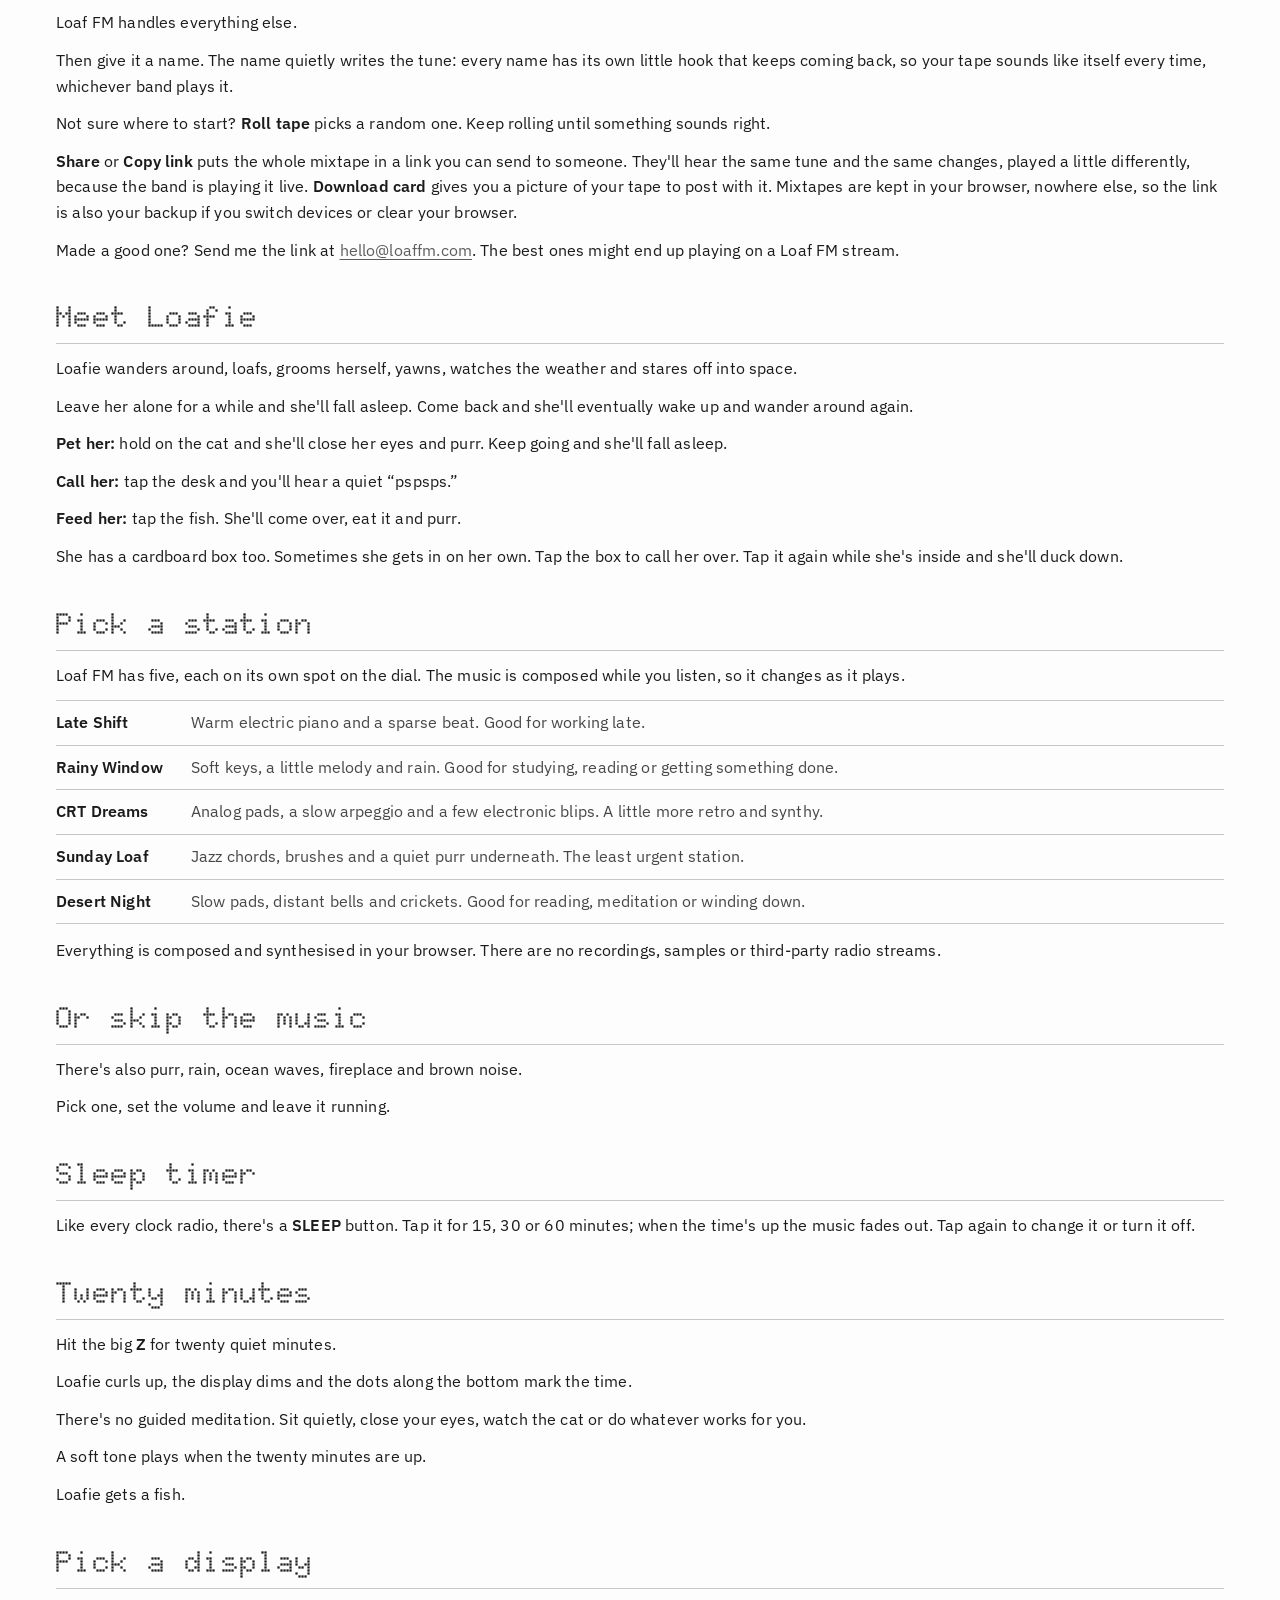
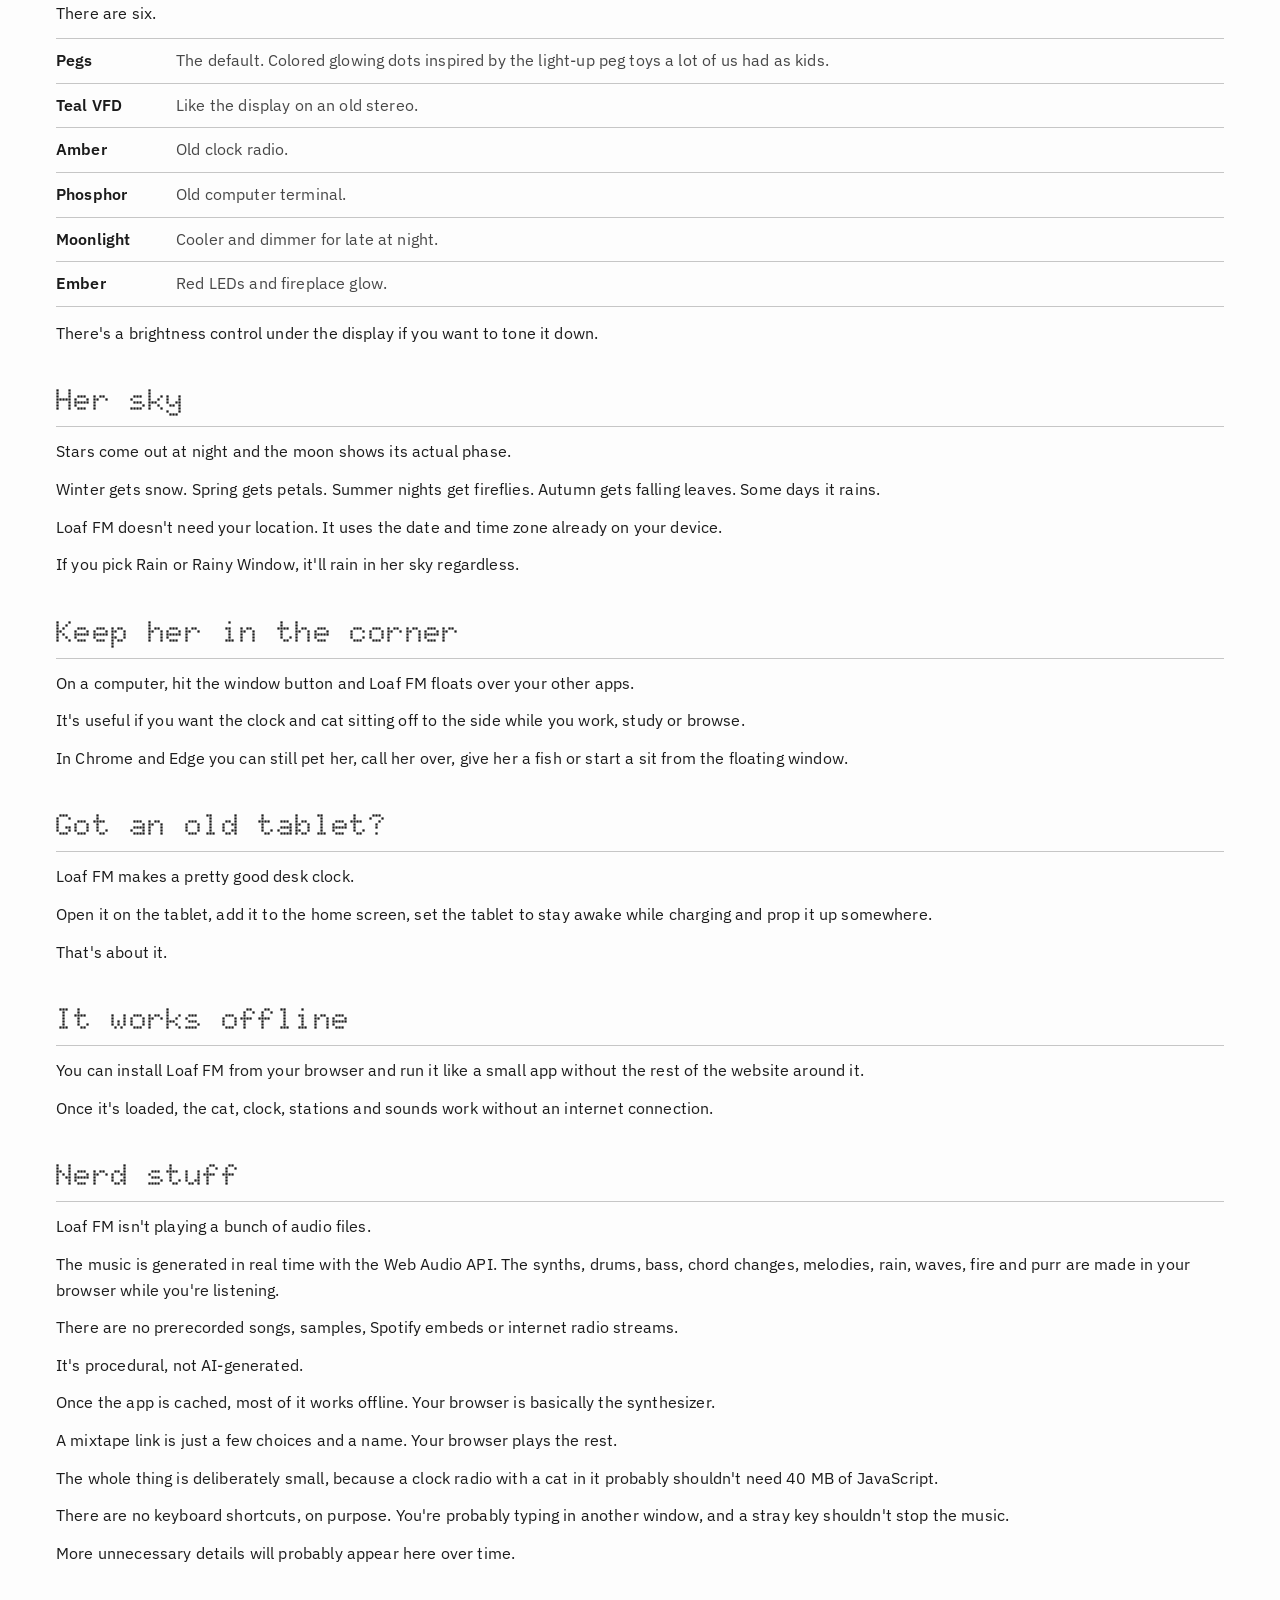
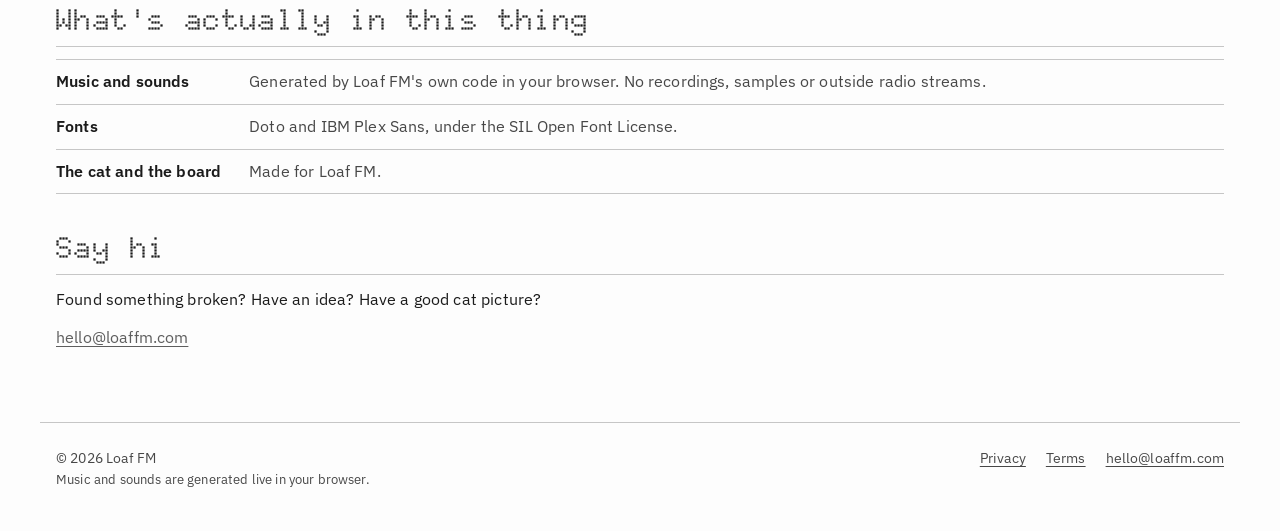
==== commit 85da614f: "beets" ====
--- a/index.html
+++ b/index.html
@@ -3,16 +3,16 @@
 <head>
 <meta charset="utf-8">
 <meta name="viewport" content="width=device-width,initial-scale=1,viewport-fit=cover">
-<title>Loaf FM · Tiny cats and chill</title>
-<meta name="description" content="Loaf FM is a clock radio with a cat named Loafie living inside it. Lo-fi stations composed live in your browser, rain, ocean waves, a fireplace or just the purr. Make your own mixtape and send it to someone.">
+<title>Loaf FM · Pet cats and chill</title>
+<meta name="description" content="Loaf FM is a clock radio with a cat named Loafie living inside it. Lo-fi stations composed live in your browser, rain, ocean waves, a fireplace or just the purr. Make a mixtape with your own band, mood and groove, and send it to someone.">
 <link rel="canonical" href="https://loaffm.com/">
 
 <meta name="theme-color" content="#131313">
 <meta property="og:type" content="website">
 <meta property="og:site_name" content="Loaf FM">
 <meta property="og:url" content="https://loaffm.com/">
-<meta property="og:title" content="Loaf FM · Tiny cats and chill">
-<meta property="og:description" content="Loaf FM is a clock radio with a cat named Loafie living inside it. Lo-fi stations composed live in your browser, rain, ocean waves, a fireplace or just the purr. Make your own mixtape and send it to someone.">
+<meta property="og:title" content="Loaf FM · Pet cats and chill">
+<meta property="og:description" content="Loaf FM is a clock radio with a cat named Loafie living inside it. Lo-fi stations composed live in your browser, rain, ocean waves, a fireplace or just the purr. Make a mixtape with your own band, mood and groove, and send it to someone.">
 <meta property="og:image" content="https://loaffm.com/og.png">
 <meta property="og:image:width" content="1200"><meta property="og:image:height" content="630">
 <meta name="twitter:card" content="summary_large_image">
@@ -75,11 +75,11 @@
 <main id="page" class="home-page">
   <div class="band page1">
   <section class="intro">
-    <h1>Tiny Cats and Chill</h1>
+    <h1>Pet Cats and Chill</h1>
     <p class="lede">Loaf FM is a clock radio with a cat named Loafie living inside it.</p>
     <p class="lede">Put on some music, rain, brown noise, ocean waves, a fireplace or just the purr. Leave it running while you work, study, read, meditate, browse Reddit or go down some random internet rabbit hole.</p>
     <p class="lede">The music is made live in your browser. No playlists, no outside radio streams, no account.</p>
-    <p class="lede">Or make your own mixtape: pick a station, mess with it until it sounds right, give it a name and send it to someone.</p>
+    <p class="lede">Or make your own mixtape: pick a band, a mood and a groove, give it a name and send it to someone.</p>
     <p class="lede">It's a tiny radio station you can mess with, and a cat hanging out on your desk.</p>
   </section>
 
@@ -92,9 +92,18 @@
 
   <section>
     <h2>Make a mixtape</h2>
-    <p>Hit the <strong>MIXTAPE</strong> button under the display.</p>
-    <p>Start from one of the stations, then change the mood, drums, weather, speed, notes and tone while it plays. Name it, pick a label color and save it. It gets its own spot on the dial, and Loafie sits in the cassette window while it plays.</p>
-    <p><strong>Copy link</strong> puts the whole mixtape in a link you can send to someone. They'll hear their own take on it, because the music is still composed live. Mixtapes are kept in your browser, nowhere else, so the link is also your backup if you switch devices or clear your browser.</p>
+    <p>Hit the <strong>MIXTAPE</strong> button under the display, then pick:</p>
+    <dl class="items">
+      <dt>Vibe</dt><dd>The band. Lo-fi, Bossa Nova, House, Ambient or 8-bit, each with its own instruments and rhythm.</dd>
+      <dt>Mood</dt><dd>Sunny, Moody or Late Night.</dd>
+      <dt>Groove</dt><dd>Lazy sits back, Pocket grooves, Move moves.</dd>
+      <dt>Sound</dt><dd>How it was recorded: Studio, Cassette, Vinyl, or from the Next Room.</dd>
+      <dt>Weather</dt><dd>Rain, ocean, a fire or a purr outside the window.</dd>
+    </dl>
+    <p>Loaf FM handles everything else.</p>
+    <p>Then give it a name. The name quietly writes the tune: every name has its own little hook that keeps coming back, so your tape sounds like itself every time, whichever band plays it.</p>
+    <p>Not sure where to start? <strong>Roll tape</strong> picks a random one. Keep rolling until something sounds right.</p>
+    <p><strong>Share</strong> or <strong>Copy link</strong> puts the whole mixtape in a link you can send to someone. They'll hear the same tune and the same changes, played a little differently, because the band is playing it live. <strong>Download card</strong> gives you a picture of your tape to post with it. Mixtapes are kept in your browser, nowhere else, so the link is also your backup if you switch devices or clear your browser.</p>
     <p>Made a good one? Send me the link at <a href="mailto:hello@loaffm.com?subject=My%20mixtape">hello@loaffm.com</a>. The best ones might end up playing on a Loaf FM stream.</p>
   </section>
 
@@ -190,6 +199,7 @@
     <p>There are no prerecorded songs, samples, Spotify embeds or internet radio streams.</p>
     <p>It's procedural, not AI-generated.</p>
     <p>Once the app is cached, most of it works offline. Your browser is basically the synthesizer.</p>
+    <p>A mixtape link is just a few choices and a name. Your browser plays the rest.</p>
     <p>The whole thing is deliberately small, because a clock radio with a cat in it probably shouldn't need 40 MB of JavaScript.</p>
     <p>There are no keyboard shortcuts, on purpose. You're probably typing in another window, and a stray key shouldn't stop the music.</p>
     <p>More unnecessary details will probably appear here over time.</p>
--- a/board.css
+++ b/board.css
@@ -176,19 +176,17 @@
 .mt-seg button:first-child{border-left:0}
 .mt-seg button:hover{background:color-mix(in srgb,var(--on-surf) 8%,transparent)}
 .mt-seg button[aria-pressed=true]{background:var(--p);color:var(--on-p)}
-.mt-sliders{display:grid;grid-template-columns:repeat(3,1fr);gap:18px;margin-top:2px}
-.mt-sl{display:grid;gap:6px}
-.mt-sl .fader{height:32px}
-.mt-ends{display:flex;justify-content:space-between;font-size:12px;color:var(--on-surf-v);margin-top:-4px}
 .mt-actions{display:flex;gap:10px;align-items:center;flex-wrap:wrap;margin-top:6px}
 .mt-actions [hidden]{display:none}
-.mt-note{font-size:13px;color:var(--on-surf-v);word-break:break-all}
-.mt-more{display:none}
+.mt-note{font-size:13px;color:var(--on-surf-v);overflow-wrap:anywhere}
+.mt-roll{justify-self:start;display:inline-flex;align-items:center;gap:8px}
+.mt-roll svg{width:16px;height:16px;fill:currentColor;shape-rendering:crispEdges}
+.mt-roll.rolled svg{animation:mtRoll .45s steps(4)}
+@keyframes mtRoll{to{transform:rotate(360deg)}}
+@media (prefers-reduced-motion:reduce){.mt-roll.rolled svg{animation:none}}
 @media (max-width:700px){
-  .mt-body{grid-template-columns:1fr;gap:14px}.mt-sliders{grid-template-columns:1fr}.mt-head p{display:none}
+  .mt-body{grid-template-columns:1fr;gap:14px}.mt-seg{display:flex;width:100%;flex-wrap:nowrap}.mt-seg button{flex:1 1 0;min-width:0;padding:8px 2px;font-size:12.5px;line-height:16px}.mt-head p{display:none}
   .mt-right>.mt-row>.mt-lab{min-width:0;width:100%}
-  .mt-more{display:block;justify-self:start;font:500 14px/20px var(--font);background:none;border:0;padding:4px 0;color:var(--p);text-decoration:underline;text-underline-offset:3px;cursor:pointer}
-  .mixtape:not(.mt-open) .mt-right>.mt-row:not(:first-child),.mixtape:not(.mt-open) .mt-sliders{display:none}
 }
 html.broadcast .mixtape{display:none!important}
 
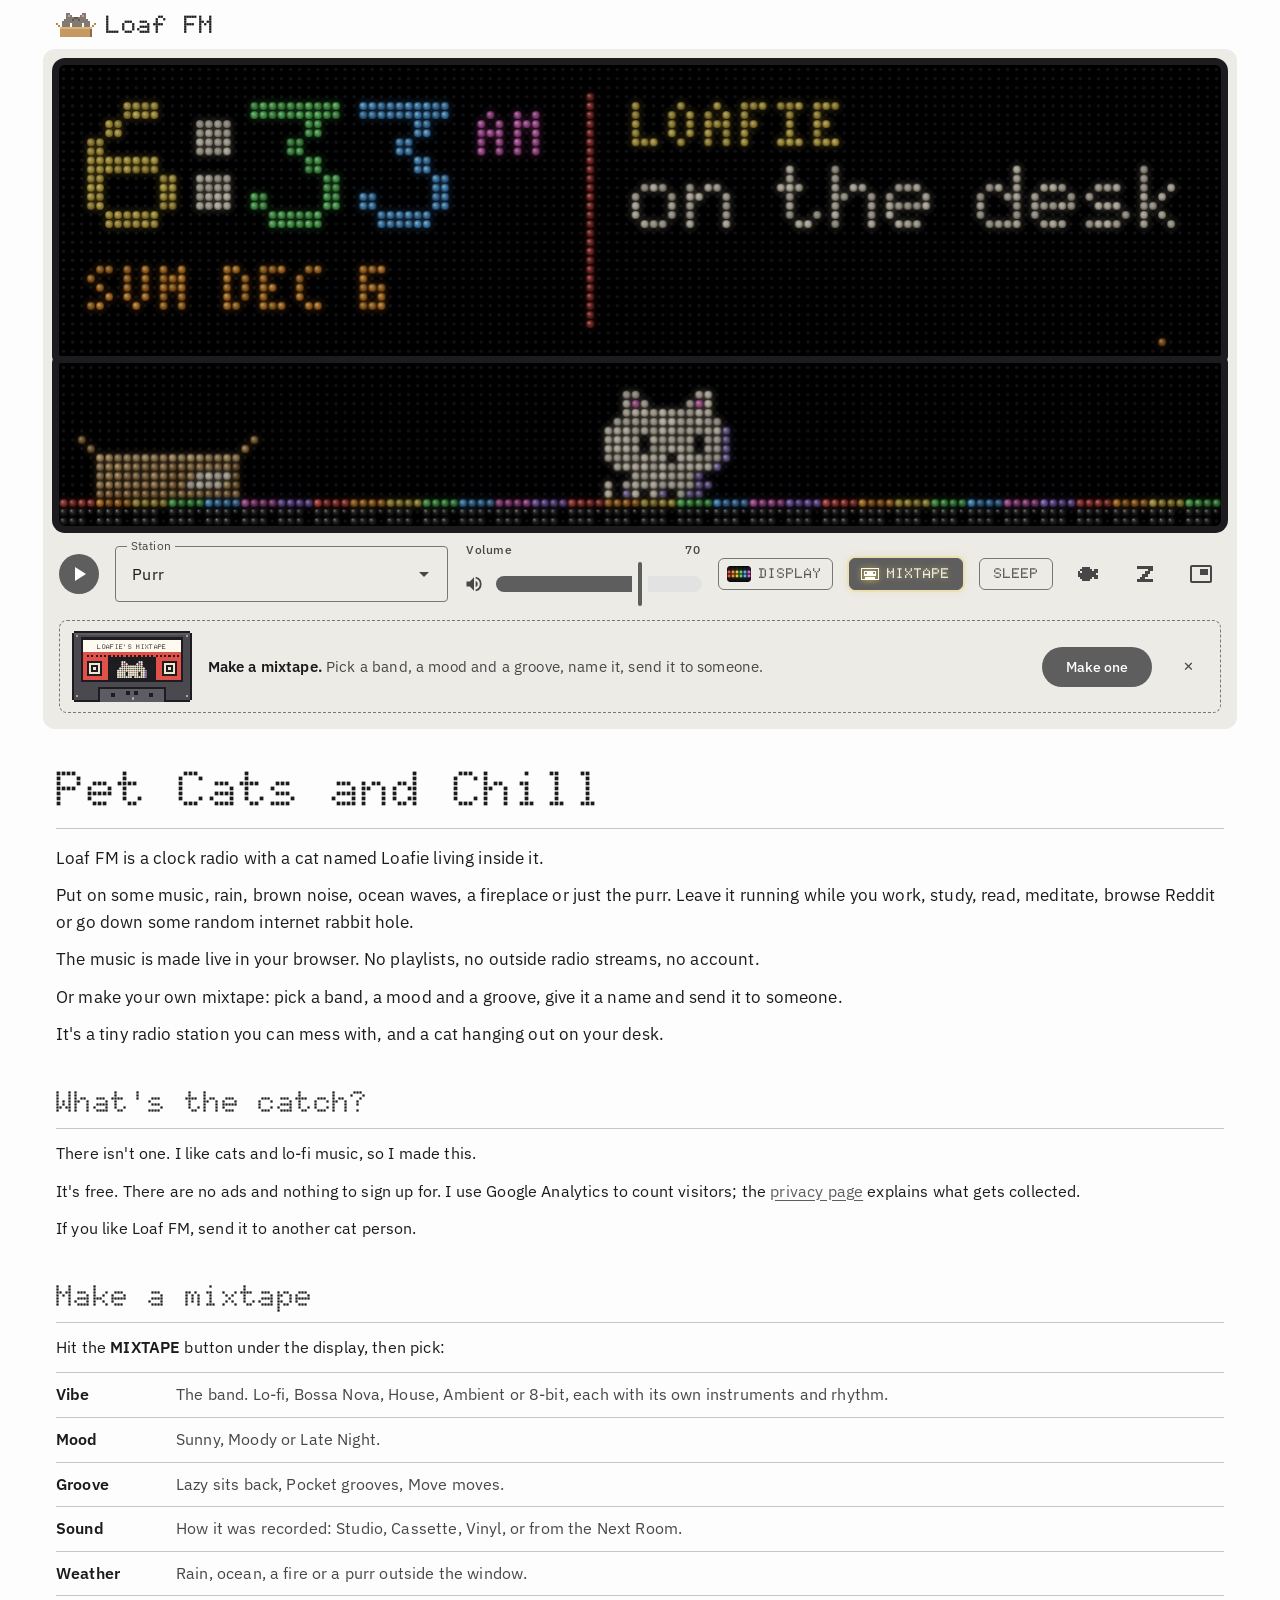
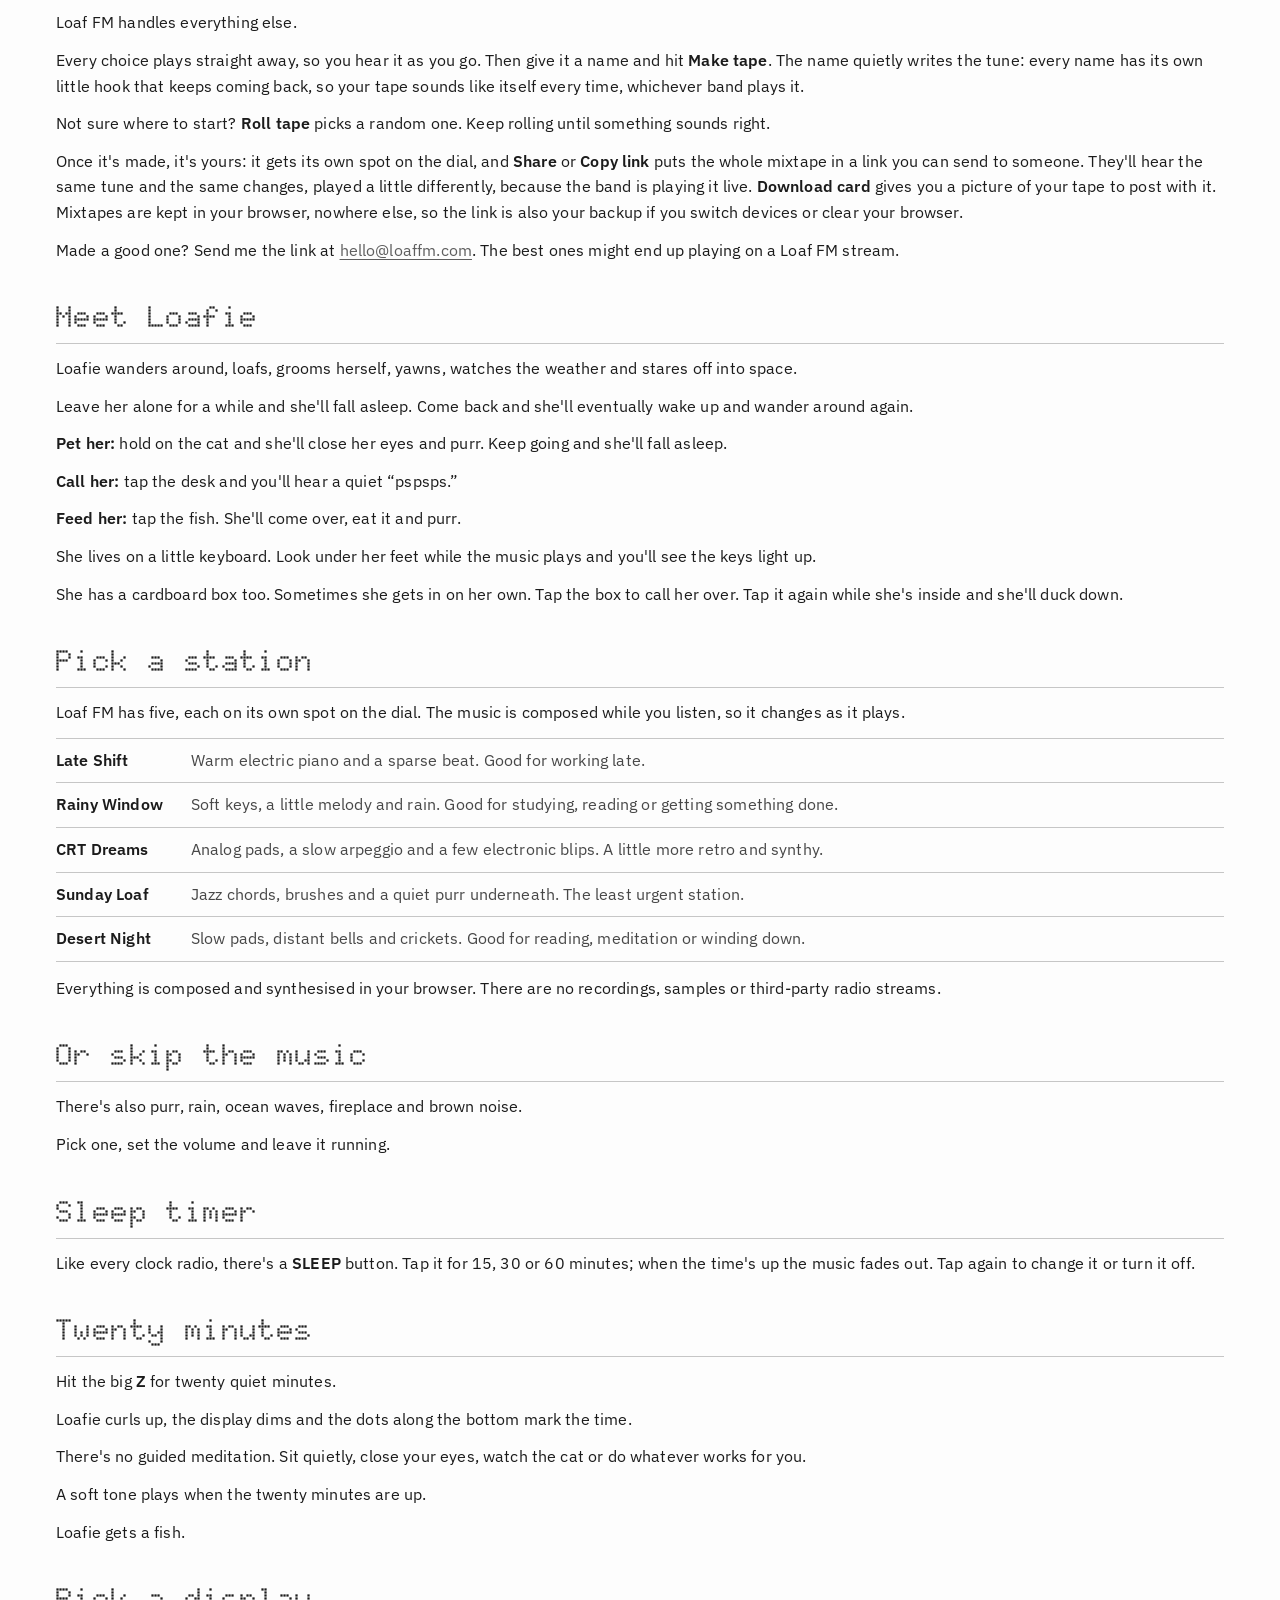
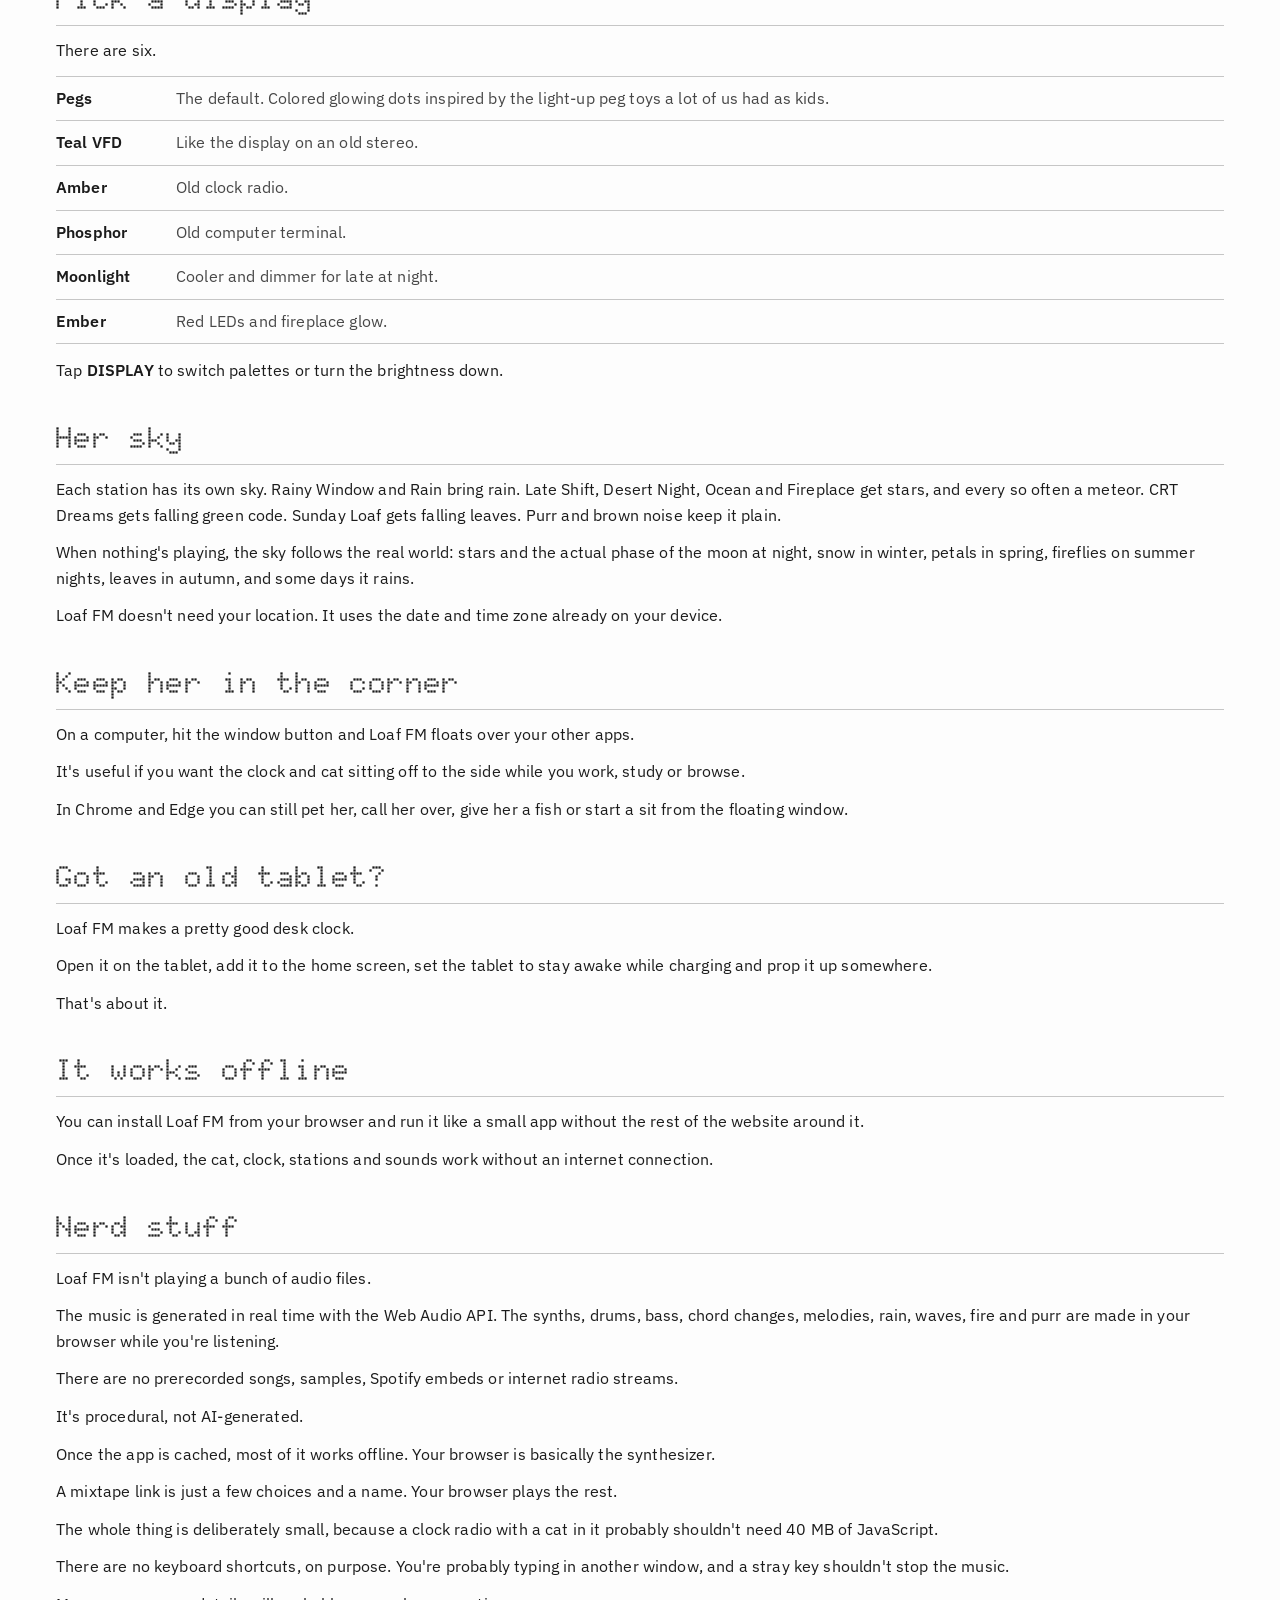
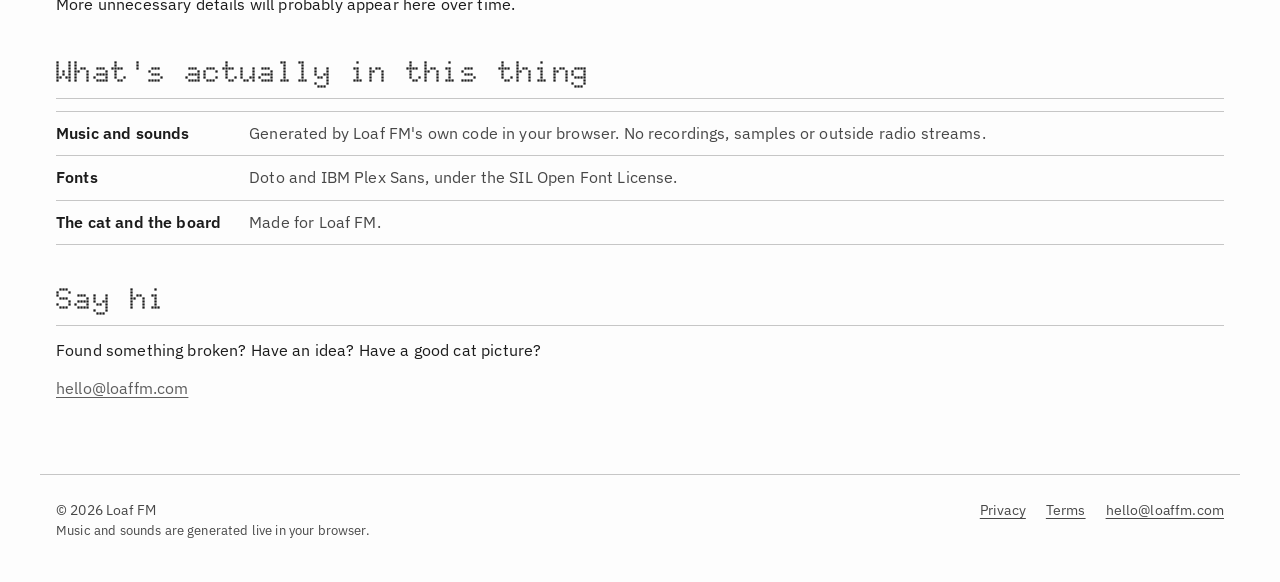
==== commit 70ff3995: "cleanup" ====
--- a/index.html
+++ b/index.html
@@ -61,13 +61,19 @@
       <button class="icon filled" type="button" id="playKey" aria-pressed="false" aria-label="Play radio" title="Play"><svg><use href="#i-play"/></svg><svg><use href="#i-stop"/></svg></button>
       <div class="ctl grow st"><div class="field"><select id="station" aria-label="Station"></select><label>Station</label><svg class="arrow"><use href="#i-down"/></svg></div></div>
       <div class="ctl grow vol"><span class="lbl"><span>Volume</span><output id="volOut">70</output></span><div class="fz"><button class="mutebtn" type="button" id="muteKey" aria-pressed="false" aria-label="Mute" title="Mute (M)"><svg><use href="#i-vol"/></svg><svg><use href="#i-mute"/></svg></button><input class="fader" type="range" id="volume" min="0" max="1" step="0.05" aria-label="Volume"></div></div>
-      <div class="ctl grow br"><span class="lbl"><span>Brightness</span><output id="brightnessOut">100</output></span><div class="fz"><svg class="ico" aria-hidden="true"><use href="#i-sun"/></svg><input class="fader" type="range" id="brightness" min="0.1" max="1" step="0.05" aria-label="Brightness"></div></div>
-      <div class="dots" id="dots" role="group" aria-label="Palette"></div>
+      <div class="dispwrap" id="dispWrap">
+        <button class="dispbtn" type="button" id="dispKey" aria-expanded="false" aria-controls="dispPanel" title="Display: palette and brightness"><canvas id="dispTile" aria-hidden="true"></canvas><span>DISPLAY</span></button>
+      </div>
       <button class="mixbtn" type="button" id="mixKey" aria-pressed="false" aria-label="Make a mixtape" title="Make a mixtape"><svg aria-hidden="true"><use href="#i-tape"/></svg><span>MIXTAPE</span></button>
       <button class="sleepbtn" type="button" id="sleepKey" aria-pressed="false" aria-label="Sleep timer" title="Sleep timer"><span>SLEEP</span></button>
       <button class="icon feedbtn" type="button" id="feedKey" aria-label="Give her a fish" title="Give her a fish"><svg><use href="#i-fish"/></svg></button>
       <button class="icon sitbtn" type="button" id="sitKey" aria-pressed="false" aria-label="Sit for 20 minutes" title="Sit for 20 minutes"><svg><use href="#i-sit"/></svg></button>
       <button class="icon floatbtn" type="button" id="floatKey" aria-pressed="false" aria-label="Float" title="Float: keep her on top of your other windows" hidden><svg><use href="#i-float"/></svg></button>
+    </div>
+    <div class="disppanel" id="dispPanel" hidden role="group" aria-label="Display">
+      <span class="dp-lab">Palette</span>
+      <div class="dots" id="dots" role="group" aria-label="Palette"></div>
+      <div class="ctl br"><span class="lbl"><span>Brightness</span><output id="brightnessOut">100</output></span><div class="fz"><svg class="ico" aria-hidden="true"><use href="#i-sun"/></svg><input class="fader" type="range" id="brightness" min="0.1" max="1" step="0.05" aria-label="Brightness"></div></div>
     </div>
   </div>
 </section>
@@ -101,9 +107,9 @@
       <dt>Weather</dt><dd>Rain, ocean, a fire or a purr outside the window.</dd>
     </dl>
     <p>Loaf FM handles everything else.</p>
-    <p>Then give it a name. The name quietly writes the tune: every name has its own little hook that keeps coming back, so your tape sounds like itself every time, whichever band plays it.</p>
+    <p>Every choice plays straight away, so you hear it as you go. Then give it a name and hit <strong>Make tape</strong>. The name quietly writes the tune: every name has its own little hook that keeps coming back, so your tape sounds like itself every time, whichever band plays it.</p>
     <p>Not sure where to start? <strong>Roll tape</strong> picks a random one. Keep rolling until something sounds right.</p>
-    <p><strong>Share</strong> or <strong>Copy link</strong> puts the whole mixtape in a link you can send to someone. They'll hear the same tune and the same changes, played a little differently, because the band is playing it live. <strong>Download card</strong> gives you a picture of your tape to post with it. Mixtapes are kept in your browser, nowhere else, so the link is also your backup if you switch devices or clear your browser.</p>
+    <p>Once it's made, it's yours: it gets its own spot on the dial, and <strong>Share</strong> or <strong>Copy link</strong> puts the whole mixtape in a link you can send to someone. They'll hear the same tune and the same changes, played a little differently, because the band is playing it live. <strong>Download card</strong> gives you a picture of your tape to post with it. Mixtapes are kept in your browser, nowhere else, so the link is also your backup if you switch devices or clear your browser.</p>
     <p>Made a good one? Send me the link at <a href="mailto:hello@loaffm.com?subject=My%20mixtape">hello@loaffm.com</a>. The best ones might end up playing on a Loaf FM stream.</p>
   </section>
 
@@ -114,6 +120,7 @@
     <p><strong>Pet her:</strong> hold on the cat and she'll close her eyes and purr. Keep going and she'll fall asleep.</p>
     <p><strong>Call her:</strong> tap the desk and you'll hear a quiet “pspsps.”</p>
     <p><strong>Feed her:</strong> tap the fish. She'll come over, eat it and purr.</p>
+    <p>She lives on a little keyboard. Look under her feet while the music plays and you'll see the keys light up.</p>
     <p>She has a cardboard box too. Sometimes she gets in on her own. Tap the box to call her over. Tap it again while she's inside and she'll duck down.</p>
   </section>
 
@@ -161,15 +168,14 @@
       <dt>Moonlight</dt><dd>Cooler and dimmer for late at night.</dd>
       <dt>Ember</dt><dd>Red LEDs and fireplace glow.</dd>
     </dl>
-    <p>There's a brightness control under the display if you want to tone it down.</p>
+    <p>Tap <strong>DISPLAY</strong> to switch palettes or turn the brightness down.</p>
   </section>
 
   <section>
     <h2>Her sky</h2>
-    <p>Stars come out at night and the moon shows its actual phase.</p>
-    <p>Winter gets snow. Spring gets petals. Summer nights get fireflies. Autumn gets falling leaves. Some days it rains.</p>
+    <p>Each station has its own sky. Rainy Window and Rain bring rain. Late Shift, Desert Night, Ocean and Fireplace get stars, and every so often a meteor. CRT Dreams gets falling green code. Sunday Loaf gets falling leaves. Purr and brown noise keep it plain.</p>
+    <p>When nothing's playing, the sky follows the real world: stars and the actual phase of the moon at night, snow in winter, petals in spring, fireflies on summer nights, leaves in autumn, and some days it rains.</p>
     <p>Loaf FM doesn't need your location. It uses the date and time zone already on your device.</p>
-    <p>If you pick Rain or Rainy Window, it'll rain in her sky regardless.</p>
   </section>
 
   <section>
--- a/board.css
+++ b/board.css
@@ -81,7 +81,7 @@
 @media (display-mode:standalone){.top,#page,.foot{display:none!important}.boardwrap{padding-top:16px}}
 .boardwrap{padding:0 var(--gutter)}
 /* Controls: one row on wide screens; on phones, play + station, then volume + brightness side by side */
-.face .row{display:grid;grid-template-columns:auto minmax(0,1.4fr) minmax(0,1fr) minmax(0,1fr) auto auto auto auto auto auto;gap:12px 16px;align-items:center}
+.face .row{display:grid;grid-template-columns:auto minmax(0,1.4fr) minmax(0,1fr) auto auto auto auto auto auto;gap:12px 16px;align-items:center}
 .fz{display:flex;align-items:center;gap:10px}
 .fz .ico{display:block;width:20px;height:20px;fill:var(--on-surf-v);flex:0 0 auto}
 .mutebtn{flex:0 0 auto;width:32px;height:32px;margin:-6px -4px -6px -6px;padding:6px;border:0;border-radius:16px;background:transparent;color:var(--on-surf-v);cursor:pointer;display:grid;place-items:center;position:relative;overflow:hidden}
@@ -97,11 +97,10 @@
   .face .feedbtn{grid-column:4/5;grid-row:1}
   .face .sitbtn{grid-column:5/6;grid-row:1}
   .face .vol{grid-column:1/3;grid-row:2}
-  .face .br{grid-column:3/6;grid-row:2}
+  .face .dispwrap{grid-column:3/6;grid-row:2;justify-self:end}
   .face .mixbtn{grid-column:1/3;grid-row:3;justify-self:start}
   .face .sleepbtn{grid-column:3/6;grid-row:3;justify-self:end}
-  .face .dots{grid-column:1/6;grid-row:4;justify-content:center}
-  .face .lbl{display:none}
+  .face .row>.ctl .lbl{display:none}
   .fz .ico{display:block}
   .icon{width:40px;height:40px}
   .icon svg{width:22px;height:22px}
@@ -126,6 +125,31 @@
 .floatnote[hidden]{display:none}
 /* Palette tiles: each a tiny board in its palette */
 .dots{display:flex;gap:2px;align-items:center}
+/* DISPLAY key and its panel */
+.dispwrap{position:relative}
+.dispbtn{height:32px;display:inline-flex;align-items:center;gap:8px;padding:0 10px 0 8px;border:1px solid var(--outline);border-radius:6px;background:transparent;color:var(--on-surf-v);font:900 14px/1 var(--dots);letter-spacing:1px;cursor:pointer;white-space:nowrap;position:relative;overflow:hidden}
+.dispbtn::before{content:'';position:absolute;inset:0;background:currentColor;opacity:0;transition:opacity .15s}.dispbtn:hover::before{opacity:.08}
+.dispbtn canvas{width:24px;height:16px;display:block;border-radius:3px}
+.disppanel{border-top:1px solid var(--outline-v);padding-top:14px;display:grid;grid-template-columns:auto minmax(0,1fr) minmax(200px,280px);gap:10px 24px;align-items:center}
+.disppanel .dp-lab{grid-column:1}.disppanel .dots{grid-column:2}.disppanel .ctl{grid-column:3}
+@media (max-width:700px){.disppanel{grid-template-columns:1fr}.disppanel .dp-lab,.disppanel .dots,.disppanel .ctl{grid-column:1}}
+.disppanel[hidden]{display:none}
+.dp-lab,.disppanel .lbl{font:500 12px/16px var(--font);letter-spacing:.5px;text-transform:uppercase;color:var(--on-surf-v)}
+.disppanel .lbl{display:flex;justify-content:space-between}
+.disppanel .ctl{display:grid;gap:4px}
+.disppanel .dots{display:grid;grid-template-columns:repeat(6,minmax(0,92px));gap:6px}@media (max-width:700px){.disppanel .dots{grid-template-columns:repeat(3,1fr)}}
+.disppanel .swatch{width:auto;height:auto;padding:8px 4px 6px;display:grid;justify-items:center;gap:6px;border-radius:8px;box-shadow:inset 0 0 0 1px var(--outline-v)}
+.disppanel .swatch canvas{width:36px;height:24px}
+.disppanel .swatch span{font:500 12px/16px var(--font);color:var(--on-surf-v);position:relative;z-index:1}
+.disppanel .swatch[aria-pressed="true"]{box-shadow:inset 0 0 0 2px var(--p),0 0 10px color-mix(in srgb,var(--glow,#e7c74e) 35%,transparent)}
+.disppanel .swatch[aria-pressed="true"] span{color:var(--on-surf);font-weight:600}
+.disppanel .swatch::after{display:none}
+html.broadcast .dispwrap{display:none}
+/* lit keys: whatever is on glows, like a lit button on an old radio */
+.sleepbtn[aria-pressed="true"],.dispbtn[aria-expanded="true"],.icon.sitbtn[aria-pressed="true"],.icon.floatbtn[aria-pressed="true"],.icon#playKey[aria-pressed="true"]{box-shadow:0 0 0 1px color-mix(in srgb,var(--glow,#e7c74e) 55%,transparent),0 0 12px color-mix(in srgb,var(--glow,#e7c74e) 45%,transparent)}
+.dispbtn[aria-expanded="true"]{color:var(--p);border-color:var(--p)}
+.icon.sitbtn[aria-pressed="true"],.icon.floatbtn[aria-pressed="true"]{background:var(--p)!important;color:var(--on-p)!important}
+.mt-seg button[aria-pressed=true]{box-shadow:inset 0 0 8px color-mix(in srgb,var(--glow,#e7c74e) 35%,transparent)}
 .swatch{position:relative;isolation:isolate;overflow:hidden;width:36px;height:36px;border:0;border-radius:4px;padding:0;background:transparent;cursor:pointer;display:grid;place-items:center}
 .swatch::before{content:'';position:absolute;inset:0;background:var(--on-surf);opacity:0;transition:opacity .15s;border-radius:inherit}
 .swatch:hover::before{opacity:.08}
@@ -177,6 +201,23 @@
 .mt-seg button:hover{background:color-mix(in srgb,var(--on-surf) 8%,transparent)}
 .mt-seg button[aria-pressed=true]{background:var(--p);color:var(--on-p)}
 .mt-actions{display:flex;gap:10px;align-items:center;flex-wrap:wrap;margin-top:6px}
+.mt-build[hidden],.mt-done[hidden]{display:none}
+/* the finished tape: the cassette is the reward */
+.mt-done{display:grid;grid-template-columns:minmax(240px,420px) 1fr;gap:32px;align-items:center;padding:4px 0 6px}
+.mt-big svg{width:100%;height:auto;display:block;filter:drop-shadow(0 10px 18px rgba(0,0,0,.35))}
+.mt-info{display:grid;gap:6px;justify-items:start}
+.mt-info p{margin:0}
+.mt-title{font:900 clamp(22px,3vw,34px)/1.1 var(--dots);letter-spacing:.5px;text-transform:uppercase;color:var(--on-surf);overflow-wrap:anywhere}
+.mt-freq{font:900 22px/1.2 var(--dots);color:var(--p)}
+.mt-recipe{font:500 15px/22px var(--font);color:var(--on-surf)}
+.mt-acts{display:flex;flex-wrap:wrap;gap:10px;margin:14px 0 4px}
+.mt-acts [hidden]{display:none}
+.mt-extra,.mt-note2{font-size:13px;color:var(--on-surf-v)}
+.mt-links{display:flex;flex-wrap:wrap;gap:4px 16px;margin-top:4px!important}
+.mt-lk{font:500 13px/20px var(--font);background:none;border:0;padding:2px 0;color:var(--p);text-decoration:underline;text-underline-offset:3px;cursor:pointer}
+.mt-lk[hidden]{display:none}
+.mt-lk.mt-del{color:var(--on-surf-v)}
+.mt-make{min-width:140px}
 .mt-actions [hidden]{display:none}
 .mt-note{font-size:13px;color:var(--on-surf-v);overflow-wrap:anywhere}
 .mt-roll{justify-self:start;display:inline-flex;align-items:center;gap:8px}
@@ -185,7 +226,7 @@
 @keyframes mtRoll{to{transform:rotate(360deg)}}
 @media (prefers-reduced-motion:reduce){.mt-roll.rolled svg{animation:none}}
 @media (max-width:700px){
-  .mt-body{grid-template-columns:1fr;gap:14px}.mt-seg{display:flex;width:100%;flex-wrap:nowrap}.mt-seg button{flex:1 1 0;min-width:0;padding:8px 2px;font-size:12.5px;line-height:16px}.mt-head p{display:none}
+  .mt-body{grid-template-columns:1fr;gap:14px}.mt-done{grid-template-columns:1fr;gap:16px}.mt-acts .btn{flex:1 1 auto;justify-content:center}.mt-seg{display:flex;width:100%;flex-wrap:nowrap}.mt-seg button{flex:1 1 0;min-width:0;padding:8px 2px;font-size:12.5px;line-height:16px}.mt-head p{display:none}
   .mt-right>.mt-row>.mt-lab{min-width:0;width:100%}
 }
 html.broadcast .mixtape{display:none!important}
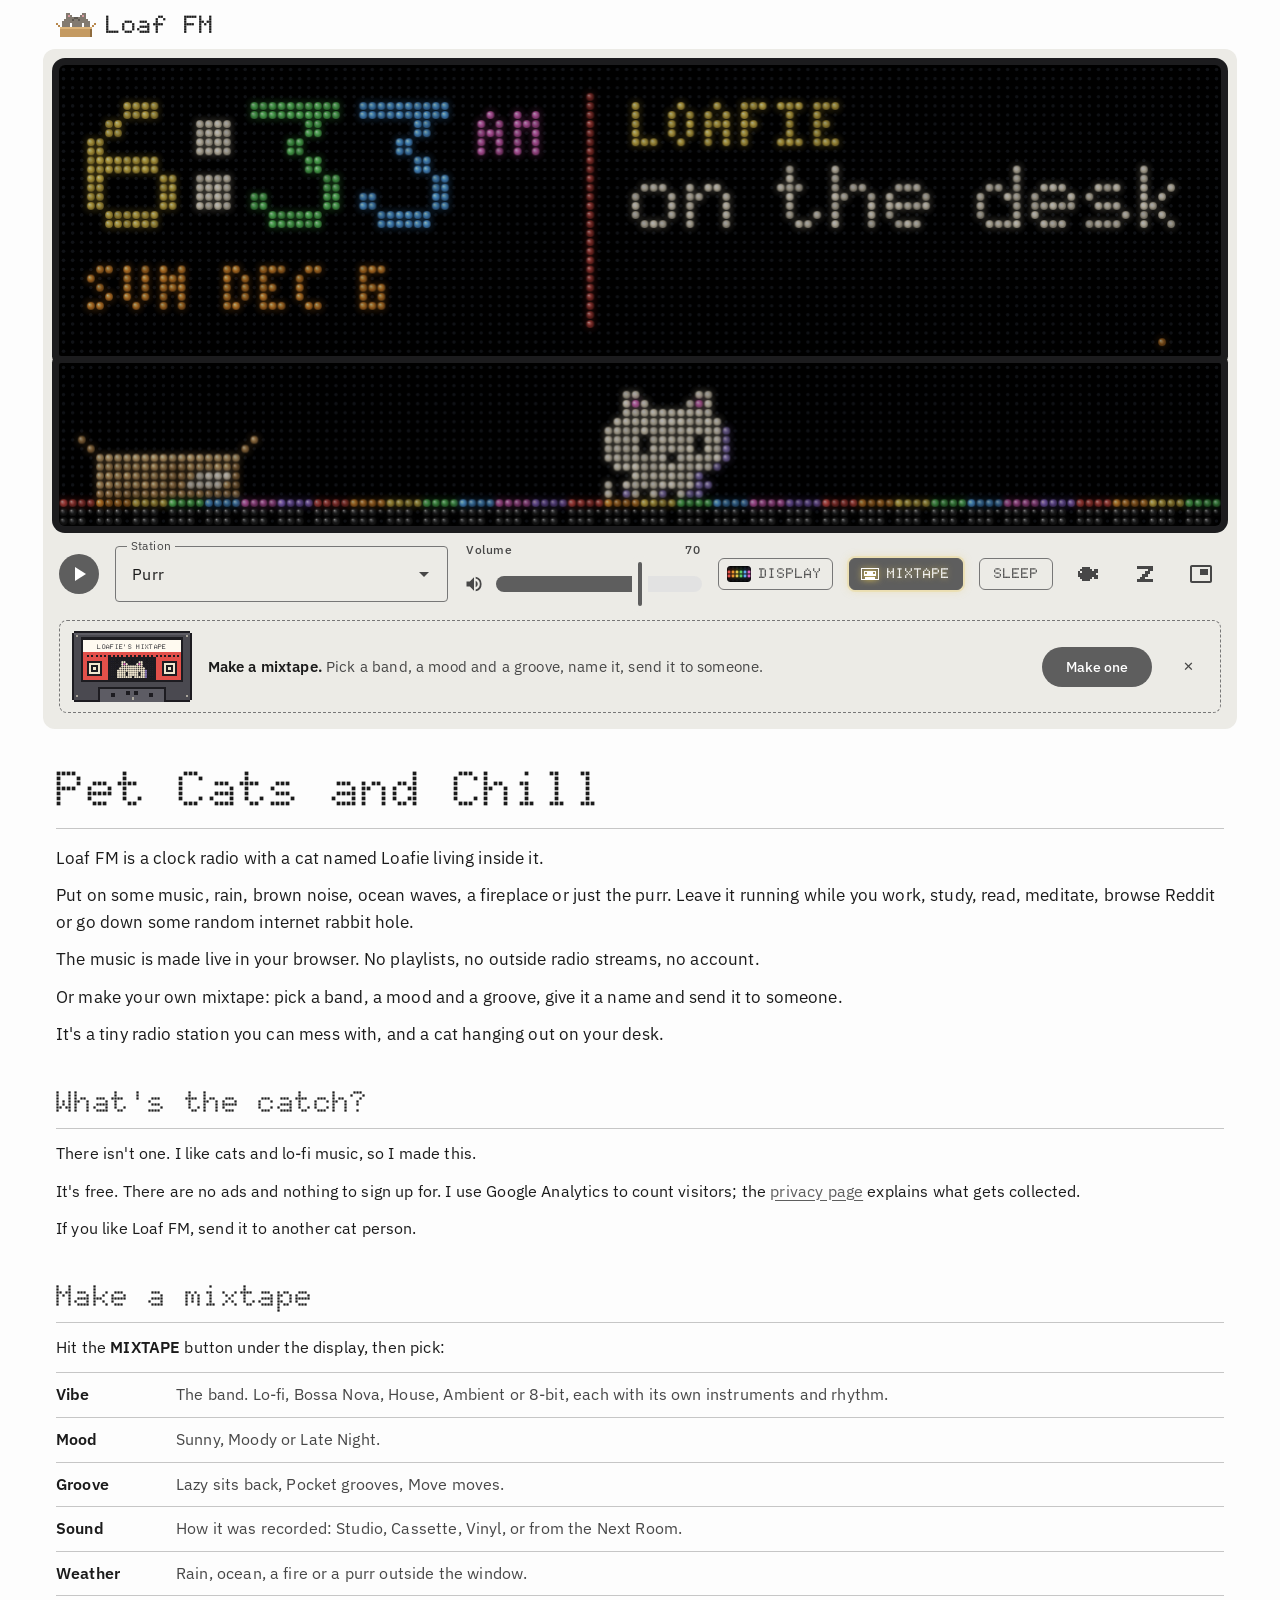
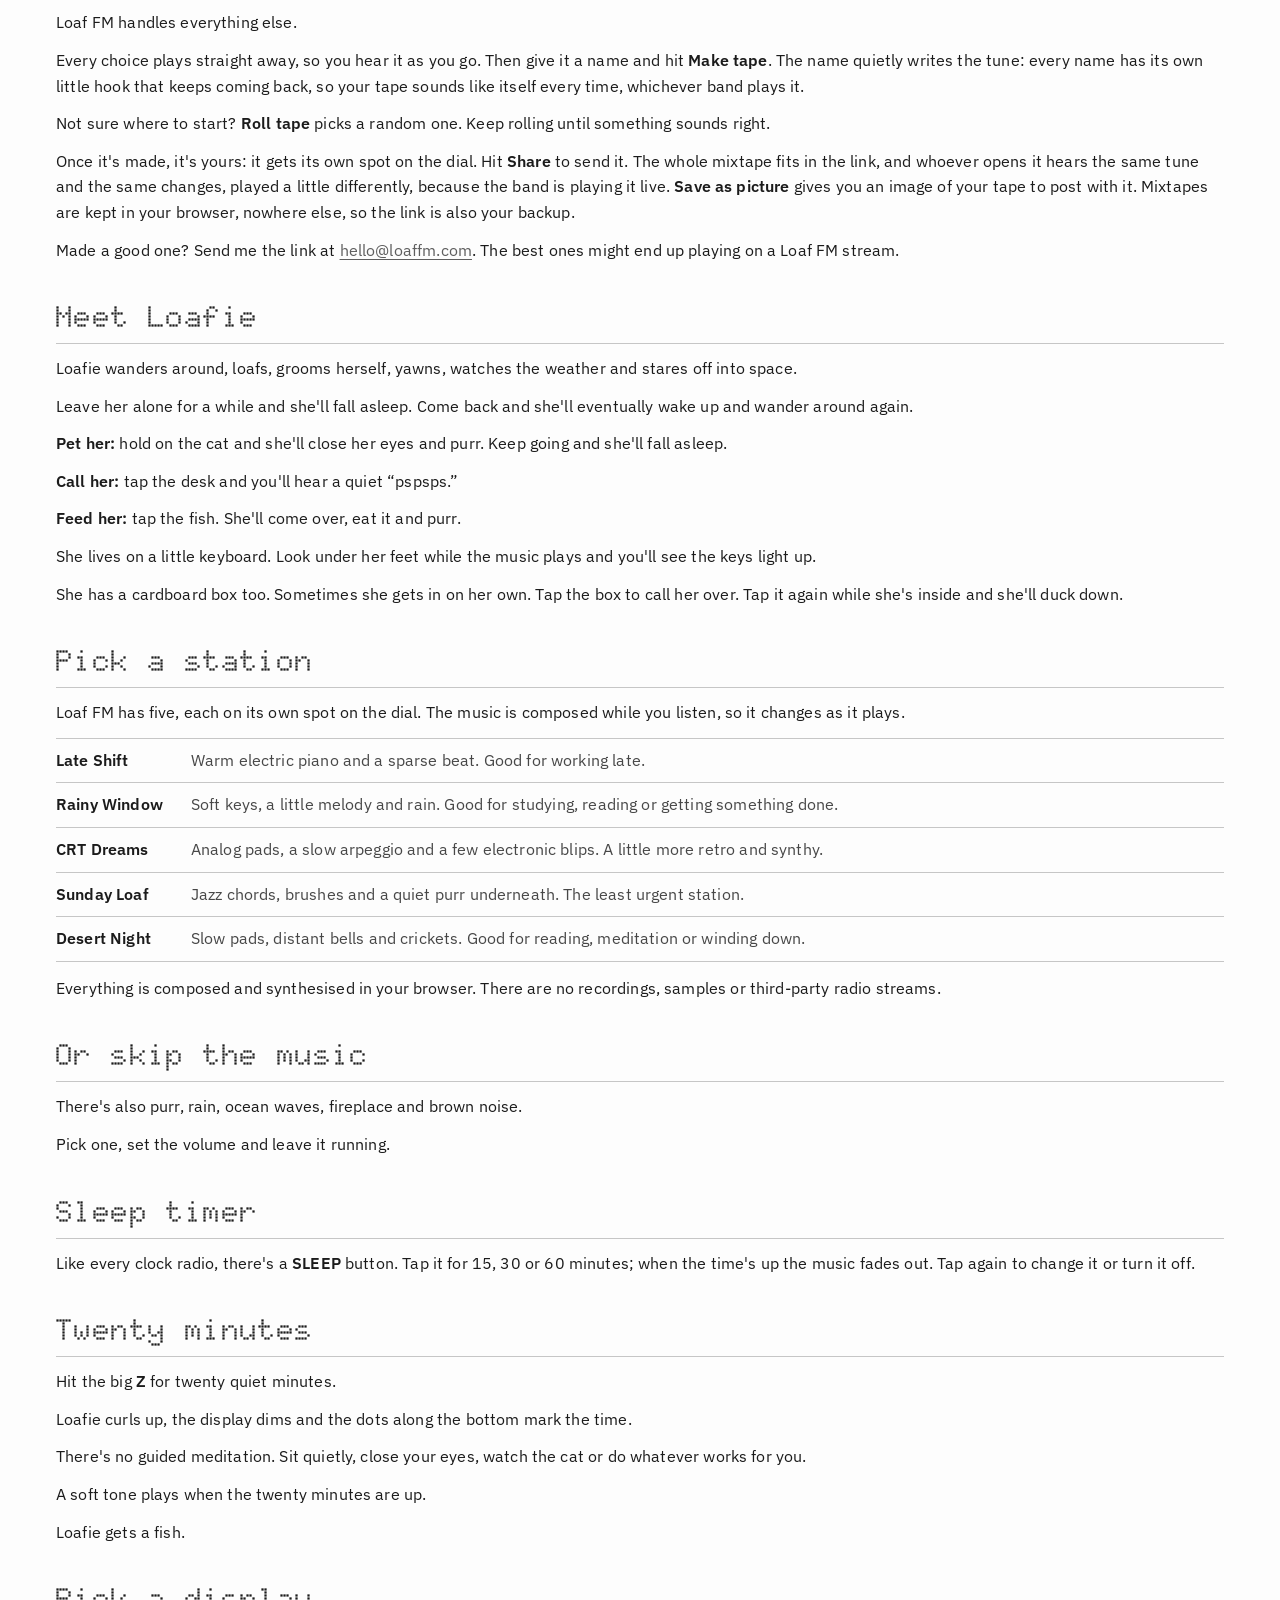
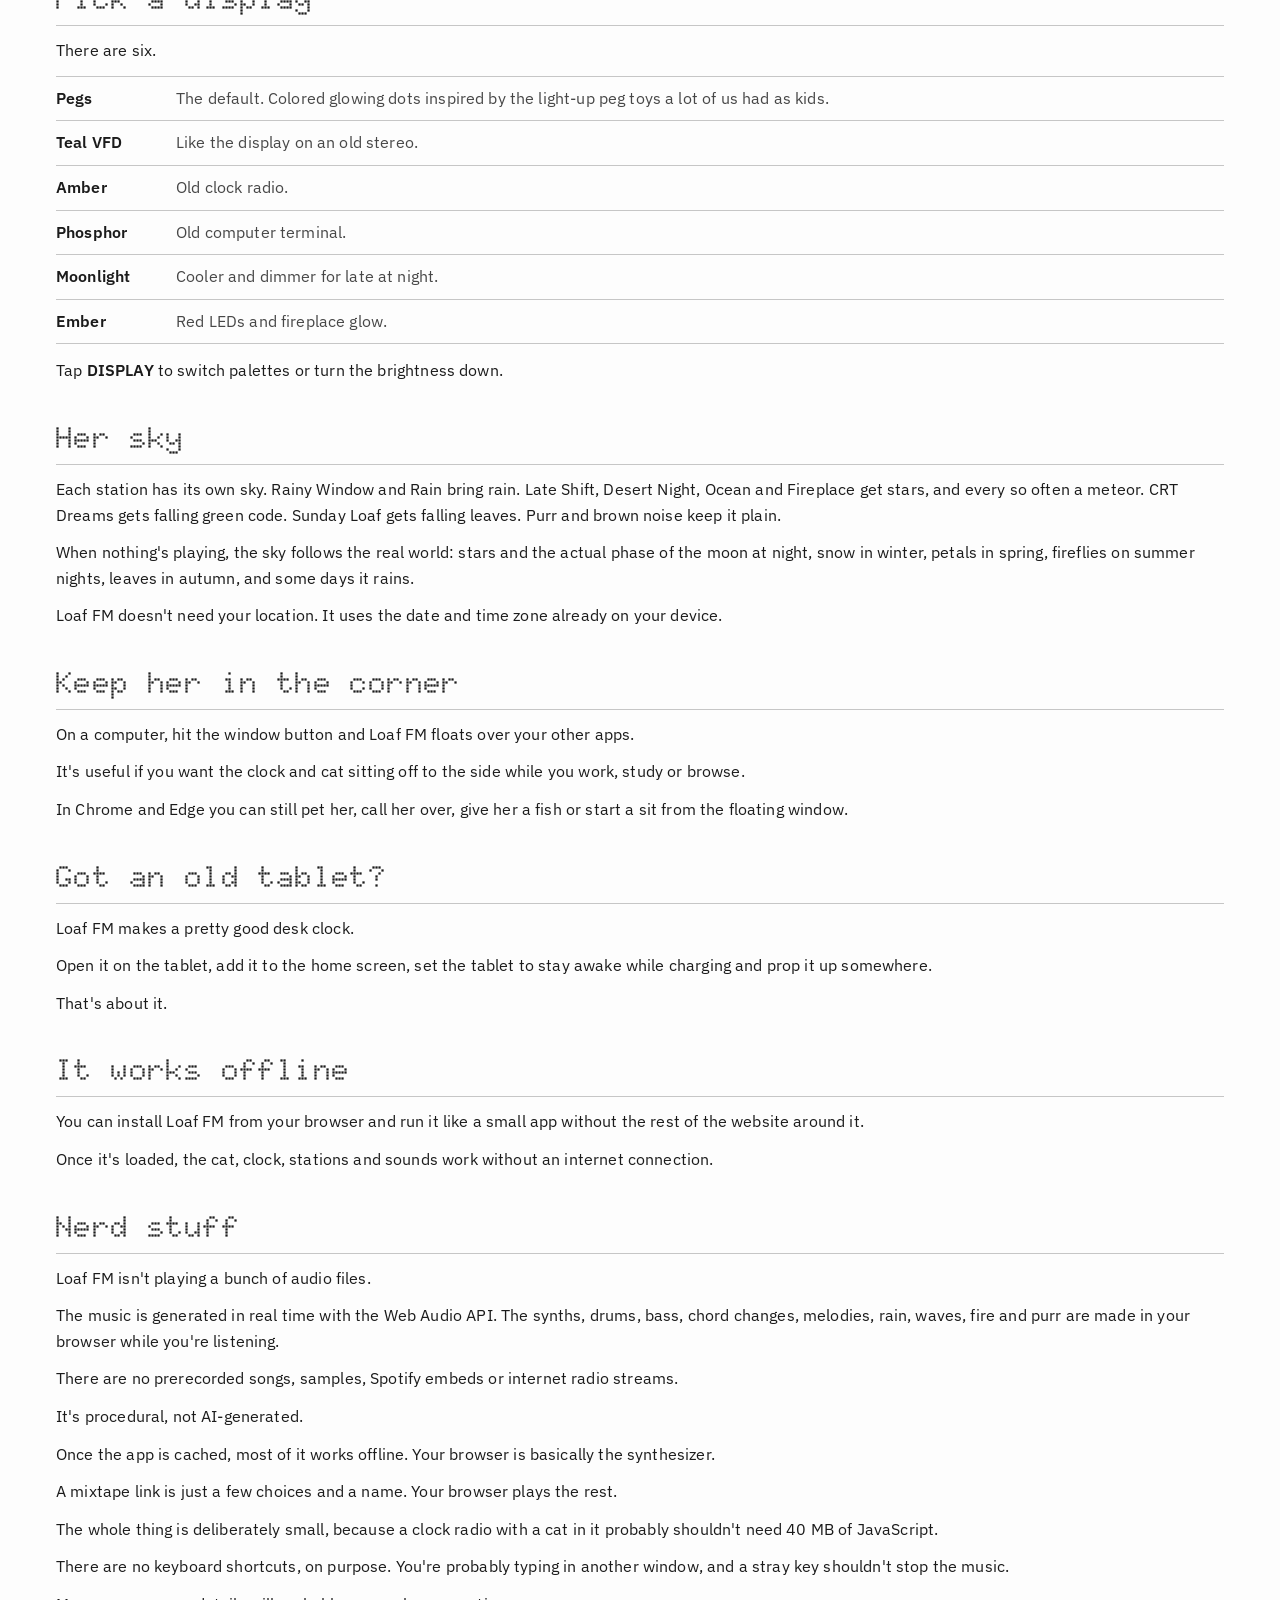
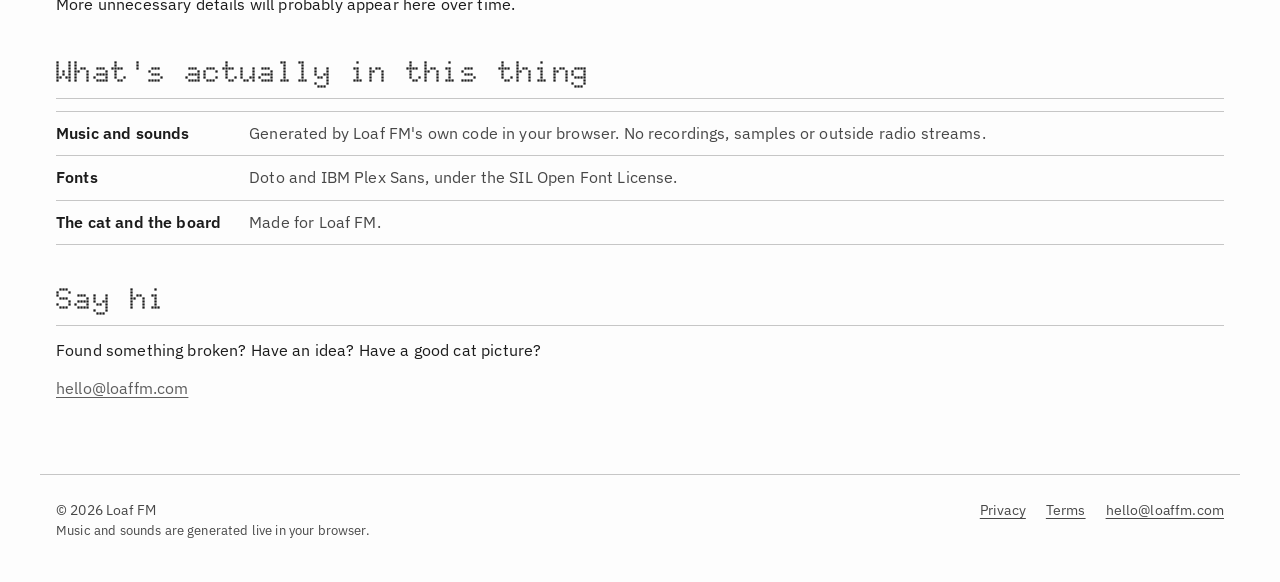
==== commit 7a716277: "mix3" ====
--- a/index.html
+++ b/index.html
@@ -109,7 +109,7 @@
     <p>Loaf FM handles everything else.</p>
     <p>Every choice plays straight away, so you hear it as you go. Then give it a name and hit <strong>Make tape</strong>. The name quietly writes the tune: every name has its own little hook that keeps coming back, so your tape sounds like itself every time, whichever band plays it.</p>
     <p>Not sure where to start? <strong>Roll tape</strong> picks a random one. Keep rolling until something sounds right.</p>
-    <p>Once it's made, it's yours: it gets its own spot on the dial, and <strong>Share</strong> or <strong>Copy link</strong> puts the whole mixtape in a link you can send to someone. They'll hear the same tune and the same changes, played a little differently, because the band is playing it live. <strong>Download card</strong> gives you a picture of your tape to post with it. Mixtapes are kept in your browser, nowhere else, so the link is also your backup if you switch devices or clear your browser.</p>
+    <p>Once it's made, it's yours: it gets its own spot on the dial. Hit <strong>Share</strong> to send it. The whole mixtape fits in the link, and whoever opens it hears the same tune and the same changes, played a little differently, because the band is playing it live. <strong>Save as picture</strong> gives you an image of your tape to post with it. Mixtapes are kept in your browser, nowhere else, so the link is also your backup.</p>
     <p>Made a good one? Send me the link at <a href="mailto:hello@loaffm.com?subject=My%20mixtape">hello@loaffm.com</a>. The best ones might end up playing on a Loaf FM stream.</p>
   </section>
 
--- a/board.css
+++ b/board.css
@@ -209,14 +209,15 @@
 .mt-info p{margin:0}
 .mt-title{font:900 clamp(22px,3vw,34px)/1.1 var(--dots);letter-spacing:.5px;text-transform:uppercase;color:var(--on-surf);overflow-wrap:anywhere}
 .mt-freq{font:900 22px/1.2 var(--dots);color:var(--p)}
-.mt-recipe{font:500 15px/22px var(--font);color:var(--on-surf)}
+.mt-recipe{font:500 15px/22px var(--font);color:var(--on-surf-v)}
+.mt-acts .mt-share{min-width:132px}
 .mt-acts{display:flex;flex-wrap:wrap;gap:10px;margin:14px 0 4px}
 .mt-acts [hidden]{display:none}
-.mt-extra,.mt-note2{font-size:13px;color:var(--on-surf-v)}
+.mt-note2{font-size:13px;color:var(--on-surf-v)}.mt-note2:empty{display:none}
 .mt-links{display:flex;flex-wrap:wrap;gap:4px 16px;margin-top:4px!important}
 .mt-lk{font:500 13px/20px var(--font);background:none;border:0;padding:2px 0;color:var(--p);text-decoration:underline;text-underline-offset:3px;cursor:pointer}
 .mt-lk[hidden]{display:none}
-.mt-lk.mt-del{color:var(--on-surf-v)}
+.mt-lk.mt-del{color:var(--on-surf-v);margin-left:auto}
 .mt-make{min-width:140px}
 .mt-actions [hidden]{display:none}
 .mt-note{font-size:13px;color:var(--on-surf-v);overflow-wrap:anywhere}
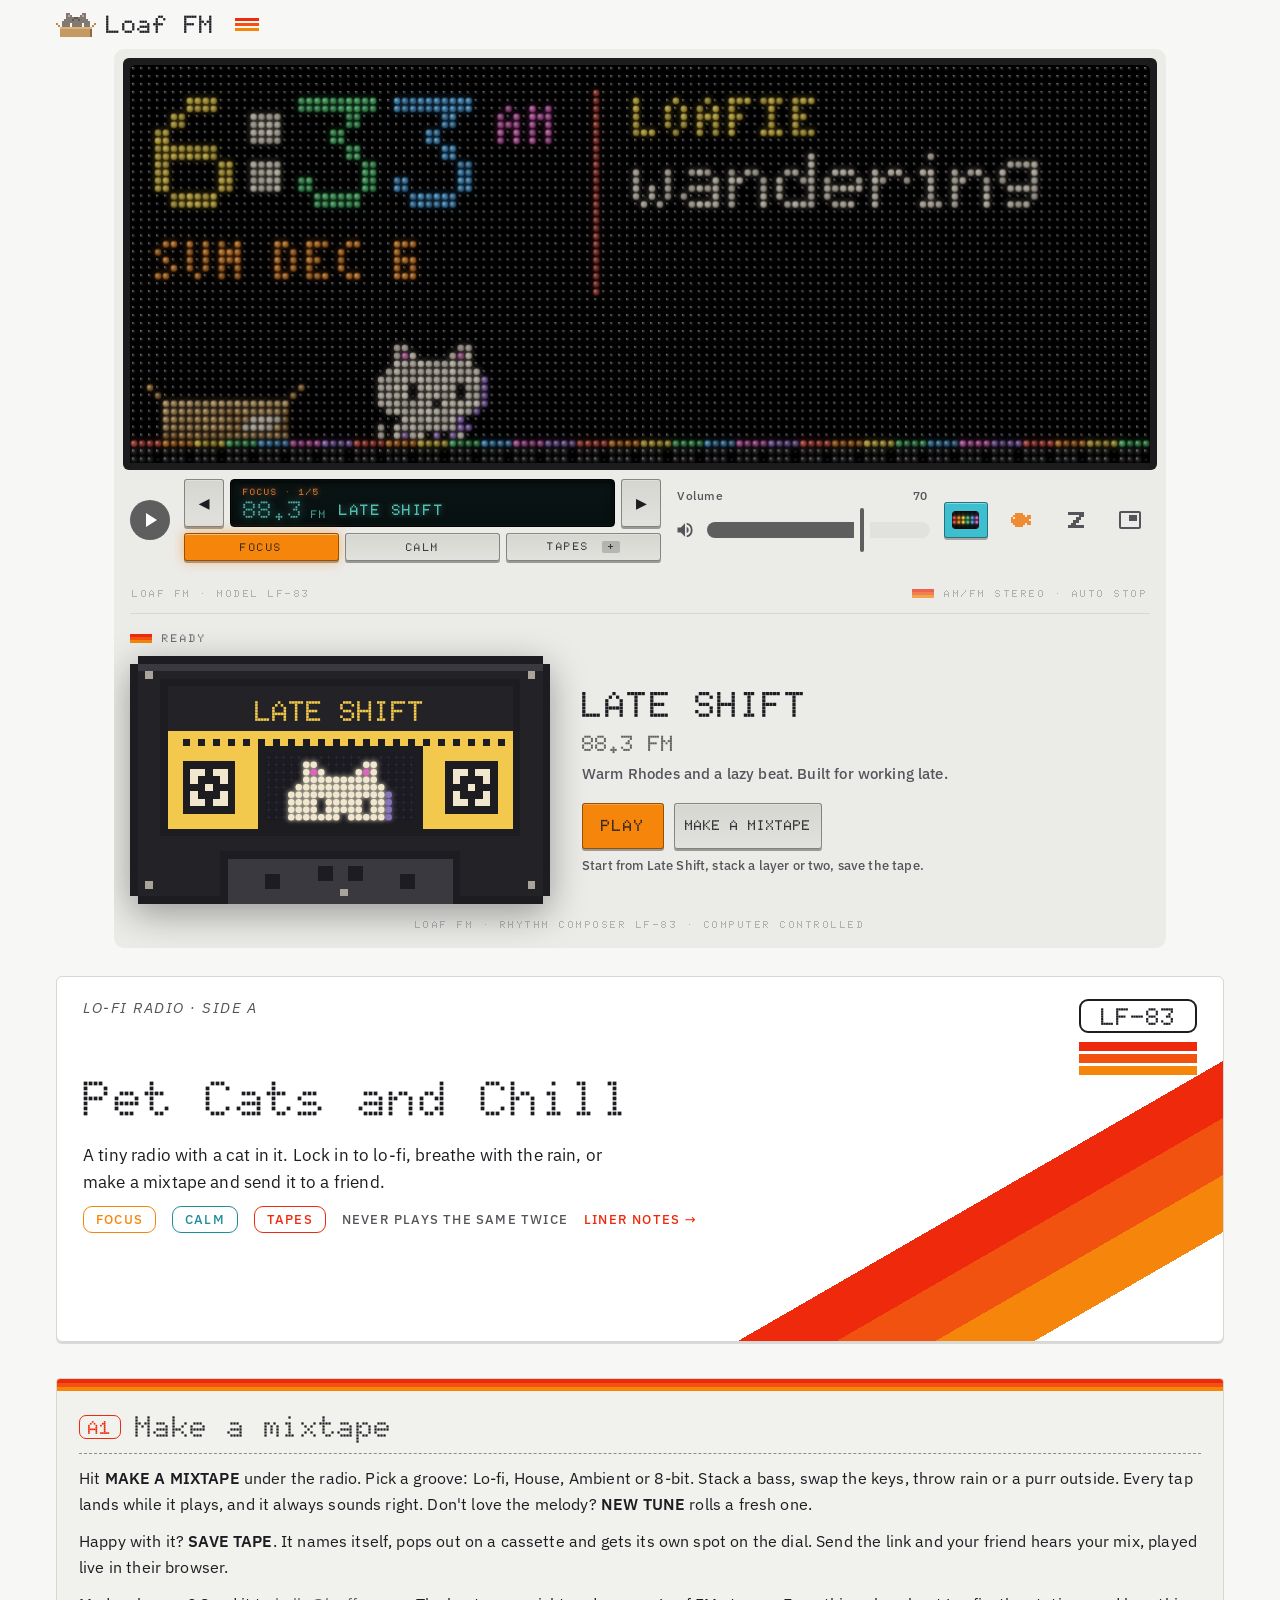
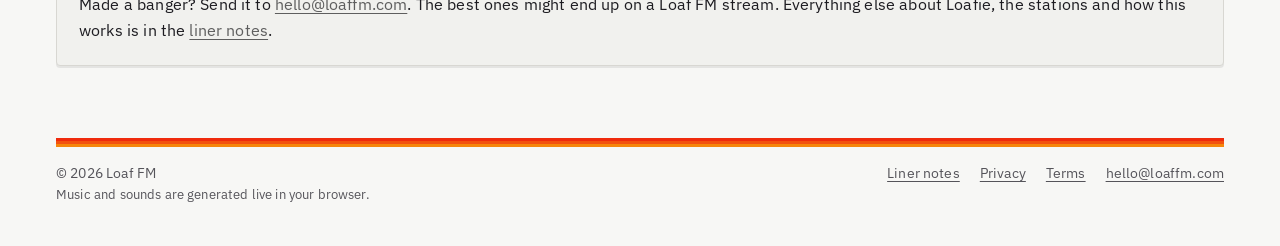
==== commit 4b0c23a6: "808" ====
--- a/index.html
+++ b/index.html
@@ -4,7 +4,7 @@
 <meta charset="utf-8">
 <meta name="viewport" content="width=device-width,initial-scale=1,viewport-fit=cover">
 <title>Loaf FM · Pet cats and chill</title>
-<meta name="description" content="Loaf FM is a clock radio with a cat named Loafie living inside it. Lo-fi stations composed live in your browser, rain, ocean waves, a fireplace or just the purr. Make a mixtape with your own band, mood and groove, and send it to someone.">
+<meta name="description" content="A tiny radio with a cat in it. Lo-fi, house, ambient and 8-bit made live in your browser. Pet the cat, stack some beats, save a mixtape and send it to a friend.">
 <link rel="canonical" href="https://loaffm.com/">
 
 <meta name="theme-color" content="#131313">
@@ -12,10 +12,14 @@
 <meta property="og:site_name" content="Loaf FM">
 <meta property="og:url" content="https://loaffm.com/">
 <meta property="og:title" content="Loaf FM · Pet cats and chill">
-<meta property="og:description" content="Loaf FM is a clock radio with a cat named Loafie living inside it. Lo-fi stations composed live in your browser, rain, ocean waves, a fireplace or just the purr. Make a mixtape with your own band, mood and groove, and send it to someone.">
-<meta property="og:image" content="https://loaffm.com/og.png">
+<meta property="og:description" content="A tiny radio with a cat in it. Lo-fi, house, ambient and 8-bit made live in your browser. Pet the cat, stack some beats, save a mixtape and send it to a friend.">
+<meta property="og:image" content="https://loaffm.com/og.png?v=20261023">
 <meta property="og:image:width" content="1200"><meta property="og:image:height" content="630">
+<meta property="og:image:alt" content="A pixel cassette labelled Rainy Sunday next to the Loaf FM board: a clock, the station on 93.7 FM, and Loafie on her desk.">
 <meta name="twitter:card" content="summary_large_image">
+<meta name="twitter:title" content="Loaf FM · Pet cats and chill">
+<meta name="twitter:description" content="A tiny radio with a cat in it. Lo-fi, house, ambient and 8-bit made live in your browser. Pet the cat, stack some beats, save a mixtape and send it to a friend.">
+<meta name="twitter:image" content="https://loaffm.com/og.png?v=20261023">
 <link rel="icon" href="icons/favicon-32.png" sizes="32x32" type="image/png">
 <link rel="icon" href="icons/icon.svg" type="image/svg+xml">
 <link rel="apple-touch-icon" href="icons/apple-touch-icon.png">
@@ -23,7 +27,7 @@
 <link rel="preload" href="fonts/doto-700.woff2" as="font" type="font/woff2" crossorigin>
 <link rel="stylesheet" href="site.css">
 <link rel="stylesheet" href="board.css">
-<script type="application/ld+json">{"@context": "https://schema.org", "@type": "WebApplication", "name": "Loaf FM", "url": "https://loaffm.com/", "applicationCategory": "LifestyleApplication", "operatingSystem": "Any (web browser)", "offers": {"@type": "Offer", "price": "0", "priceCurrency": "USD"}, "description": "A pixel clock with a little cat who naps, wanders and purrs when you pet her, plus lofi music and calm sounds made live in the browser."}</script>
+<script type="application/ld+json">{"@context": "https://schema.org", "@type": "WebApplication", "name": "Loaf FM", "url": "https://loaffm.com/", "applicationCategory": "LifestyleApplication", "operatingSystem": "Any (web browser)", "offers": {"@type": "Offer", "price": "0", "priceCurrency": "USD"}, "description": "A tiny radio with a cat in it. Lo-fi, house, ambient and 8-bit made live in your browser. Pet the cat, stack some beats, save a mixtape."}</script>
 
 </head>
 <body>
@@ -42,7 +46,7 @@
   <symbol id="i-down" viewBox="0 0 24 24"><path d="M7 10l5 5 5-5z"/></symbol>
 </svg>
 <header class="top">
-  <a class="brand" href="/" aria-label="Loaf FM home"><svg viewBox="0 0 20 12" aria-hidden="true"><use href="#i-cat"/></svg>Loaf FM</a>
+  <a class="brand" href="/" aria-label="Loaf FM home"><svg viewBox="0 0 20 12" aria-hidden="true"><use href="#i-cat"/></svg>Loaf FM<span class="stripes" aria-hidden="true"><i></i><i></i><i></i></span></a>
 </header>
 <div class="boardwrap">
 <section class="unit" id="unit" aria-label="Loaf FM board" aria-describedby="boardText">
@@ -59,172 +63,41 @@
   <div class="face" id="face">
     <div class="row">
       <button class="icon filled" type="button" id="playKey" aria-pressed="false" aria-label="Play radio" title="Play"><svg><use href="#i-play"/></svg><svg><use href="#i-stop"/></svg></button>
-      <div class="ctl grow st"><div class="field"><select id="station" aria-label="Station"></select><label>Station</label><svg class="arrow"><use href="#i-down"/></svg></div></div>
+      <div class="ctl grow st">
+        <div class="tuner">
+          <button class="hw tunestep" type="button" id="dialPrev" aria-label="Previous">◀</button>
+          <div class="lcd" aria-live="polite"><span class="lcd-band" id="tuneBand"></span><span class="lcd-freq"><b id="tuneFreq"></b> FM</span><span class="lcd-name" id="tuneName"></span></div>
+          <button class="hw tunestep" type="button" id="dialNext" aria-label="Next">▶</button>
+          <div class="bands" role="group" aria-label="Band"><button class="hw bandkey" type="button" data-band="focus">FOCUS</button><button class="hw bandkey" type="button" data-band="calm">CALM</button><button class="hw bandkey" type="button" data-band="tapes">TAPES <em></em></button></div>
+          <select id="station" class="sr" aria-label="Station"></select>
+        </div>
+      </div>
       <div class="ctl grow vol"><span class="lbl"><span>Volume</span><output id="volOut">70</output></span><div class="fz"><button class="mutebtn" type="button" id="muteKey" aria-pressed="false" aria-label="Mute" title="Mute (M)"><svg><use href="#i-vol"/></svg><svg><use href="#i-mute"/></svg></button><input class="fader" type="range" id="volume" min="0" max="1" step="0.05" aria-label="Volume"></div></div>
-      <div class="dispwrap" id="dispWrap">
-        <button class="dispbtn" type="button" id="dispKey" aria-expanded="false" aria-controls="dispPanel" title="Display: palette and brightness"><canvas id="dispTile" aria-hidden="true"></canvas><span>DISPLAY</span></button>
-      </div>
-      <button class="mixbtn" type="button" id="mixKey" aria-pressed="false" aria-label="Make a mixtape" title="Make a mixtape"><svg aria-hidden="true"><use href="#i-tape"/></svg><span>MIXTAPE</span></button>
-      <button class="sleepbtn" type="button" id="sleepKey" aria-pressed="false" aria-label="Sleep timer" title="Sleep timer"><span>SLEEP</span></button>
+      <button class="dispbtn" type="button" id="dispKey" aria-label="Display: Pegs. Tap for the next look." title="Next look"><canvas id="dispTile" aria-hidden="true"></canvas></button>
       <button class="icon feedbtn" type="button" id="feedKey" aria-label="Give her a fish" title="Give her a fish"><svg><use href="#i-fish"/></svg></button>
-      <button class="icon sitbtn" type="button" id="sitKey" aria-pressed="false" aria-label="Sit for 20 minutes" title="Sit for 20 minutes"><svg><use href="#i-sit"/></svg></button>
-      <button class="icon floatbtn" type="button" id="floatKey" aria-pressed="false" aria-label="Float" title="Float: keep her on top of your other windows" hidden><svg><use href="#i-float"/></svg></button>
+      <button class="icon sitbtn" type="button" id="sitKey" aria-pressed="false" aria-label="Let her nap" title="Let her nap"><svg><use href="#i-sit"/></svg></button>
+      <button class="icon floatbtn" type="button" id="floatKey" aria-pressed="false" aria-label="Float" title="Keep her on top of your other windows" hidden><svg><use href="#i-float"/></svg></button>
     </div>
-    <div class="disppanel" id="dispPanel" hidden role="group" aria-label="Display">
-      <span class="dp-lab">Palette</span>
-      <div class="dots" id="dots" role="group" aria-label="Palette"></div>
-      <div class="ctl br"><span class="lbl"><span>Brightness</span><output id="brightnessOut">100</output></span><div class="fz"><svg class="ico" aria-hidden="true"><use href="#i-sun"/></svg><input class="fader" type="range" id="brightness" min="0.1" max="1" step="0.05" aria-label="Brightness"></div></div>
-    </div>
+    <p class="unit-print" aria-hidden="true"><span>LOAF FM · MODEL LF-83</span><span>AM/FM STEREO · AUTO STOP</span></p>
   </div>
 </section>
 </div>
 <main id="page" class="home-page">
   <div class="band page1">
-  <section class="intro">
+  <section class="intro sleeve">
+    <div class="sleeve-top"><p class="kicker">Lo-fi radio · Side A</p><span class="badge" aria-hidden="true"><b>LF-83</b><i></i><i></i><i></i></span></div>
     <h1>Pet Cats and Chill</h1>
-    <p class="lede">Loaf FM is a clock radio with a cat named Loafie living inside it.</p>
-    <p class="lede">Put on some music, rain, brown noise, ocean waves, a fireplace or just the purr. Leave it running while you work, study, read, meditate, browse Reddit or go down some random internet rabbit hole.</p>
-    <p class="lede">The music is made live in your browser. No playlists, no outside radio streams, no account.</p>
-    <p class="lede">Or make your own mixtape: pick a band, a mood and a groove, give it a name and send it to someone.</p>
-    <p class="lede">It's a tiny radio station you can mess with, and a cat hanging out on your desk.</p>
+    <p class="lede">A tiny radio with a cat in it. Lock in to lo-fi, breathe with the rain, or make a mixtape and send it to a friend.</p>
+    <p class="sleeve-tags"><span class="tag tag-f">Focus</span><span class="tag tag-c">Calm</span><span class="tag tag-t">Tapes</span><span class="tag-plain">Never plays the same twice</span><a class="tag-plain tag-link" href="notes.html">Liner notes →</a></p>
   </section>
 
-  <section>
-    <h2>What's the catch?</h2>
-    <p>There isn't one. I like cats and lo-fi music, so I made this.</p>
-    <p>It's free. There are no ads and nothing to sign up for. I use Google Analytics to count visitors; the <a href="privacy.html">privacy page</a> explains what gets collected.</p>
-    <p>If you like Loaf FM, send it to another cat person.</p>
+  <section class="liner">
+    <h2><span class="trk">A1</span>Make a mixtape</h2>
+    <p>Hit <strong>MAKE A MIXTAPE</strong> under the radio. Pick a groove: Lo-fi, House, Ambient or 8-bit. Stack a bass, swap the keys, throw rain or a purr outside. Every tap lands while it plays, and it always sounds right. Don't love the melody? <strong>NEW TUNE</strong> rolls a fresh one.</p>
+    <p>Happy with it? <strong>SAVE TAPE</strong>. It names itself, pops out on a cassette and gets its own spot on the dial. Send the link and your friend hears your mix, played live in their browser.</p>
+    <p>Made a banger? Send it to <a href="mailto:hello@loaffm.com?subject=My%20mixtape">hello@loaffm.com</a>. The best ones might end up on a Loaf FM stream. Everything else about Loafie, the stations and how this works is in the <a href="notes.html">liner notes</a>.</p>
   </section>
 
-  <section>
-    <h2>Make a mixtape</h2>
-    <p>Hit the <strong>MIXTAPE</strong> button under the display, then pick:</p>
-    <dl class="items">
-      <dt>Vibe</dt><dd>The band. Lo-fi, Bossa Nova, House, Ambient or 8-bit, each with its own instruments and rhythm.</dd>
-      <dt>Mood</dt><dd>Sunny, Moody or Late Night.</dd>
-      <dt>Groove</dt><dd>Lazy sits back, Pocket grooves, Move moves.</dd>
-      <dt>Sound</dt><dd>How it was recorded: Studio, Cassette, Vinyl, or from the Next Room.</dd>
-      <dt>Weather</dt><dd>Rain, ocean, a fire or a purr outside the window.</dd>
-    </dl>
-    <p>Loaf FM handles everything else.</p>
-    <p>Every choice plays straight away, so you hear it as you go. Then give it a name and hit <strong>Make tape</strong>. The name quietly writes the tune: every name has its own little hook that keeps coming back, so your tape sounds like itself every time, whichever band plays it.</p>
-    <p>Not sure where to start? <strong>Roll tape</strong> picks a random one. Keep rolling until something sounds right.</p>
-    <p>Once it's made, it's yours: it gets its own spot on the dial. Hit <strong>Share</strong> to send it. The whole mixtape fits in the link, and whoever opens it hears the same tune and the same changes, played a little differently, because the band is playing it live. <strong>Save as picture</strong> gives you an image of your tape to post with it. Mixtapes are kept in your browser, nowhere else, so the link is also your backup.</p>
-    <p>Made a good one? Send me the link at <a href="mailto:hello@loaffm.com?subject=My%20mixtape">hello@loaffm.com</a>. The best ones might end up playing on a Loaf FM stream.</p>
-  </section>
-
-  <section>
-    <h2>Meet Loafie</h2>
-    <p>Loafie wanders around, loafs, grooms herself, yawns, watches the weather and stares off into space.</p>
-    <p>Leave her alone for a while and she'll fall asleep. Come back and she'll eventually wake up and wander around again.</p>
-    <p><strong>Pet her:</strong> hold on the cat and she'll close her eyes and purr. Keep going and she'll fall asleep.</p>
-    <p><strong>Call her:</strong> tap the desk and you'll hear a quiet “pspsps.”</p>
-    <p><strong>Feed her:</strong> tap the fish. She'll come over, eat it and purr.</p>
-    <p>She lives on a little keyboard. Look under her feet while the music plays and you'll see the keys light up.</p>
-    <p>She has a cardboard box too. Sometimes she gets in on her own. Tap the box to call her over. Tap it again while she's inside and she'll duck down.</p>
-  </section>
-
-  <section>
-    <h2>Pick a station</h2>
-    <p>Loaf FM has five, each on its own spot on the dial. The music is composed while you listen, so it changes as it plays.</p>
-    <dl class="items">
-      <dt>Late Shift</dt><dd>Warm electric piano and a sparse beat. Good for working late.</dd>
-      <dt>Rainy Window</dt><dd>Soft keys, a little melody and rain. Good for studying, reading or getting something done.</dd>
-      <dt>CRT Dreams</dt><dd>Analog pads, a slow arpeggio and a few electronic blips. A little more retro and synthy.</dd>
-      <dt>Sunday Loaf</dt><dd>Jazz chords, brushes and a quiet purr underneath. The least urgent station.</dd>
-      <dt>Desert Night</dt><dd>Slow pads, distant bells and crickets. Good for reading, meditation or winding down.</dd>
-    </dl>
-    <p>Everything is composed and synthesised in your browser. There are no recordings, samples or third-party radio streams.</p>
-  </section>
-
-  <section>
-    <h2>Or skip the music</h2>
-    <p>There's also purr, rain, ocean waves, fireplace and brown noise.</p>
-    <p>Pick one, set the volume and leave it running.</p>
-  </section>
-
-  <section>
-    <h2>Sleep timer</h2>
-    <p>Like every clock radio, there's a <strong>SLEEP</strong> button. Tap it for 15, 30 or 60 minutes; when the time's up the music fades out. Tap again to change it or turn it off.</p>
-  </section>
-
-  <section>
-    <h2>Twenty minutes</h2>
-    <p>Hit the big <strong>Z</strong> for twenty quiet minutes.</p>
-    <p>Loafie curls up, the display dims and the dots along the bottom mark the time.</p>
-    <p>There's no guided meditation. Sit quietly, close your eyes, watch the cat or do whatever works for you.</p>
-    <p>A soft tone plays when the twenty minutes are up.</p>
-    <p>Loafie gets a fish.</p>
-  </section>
-
-  <section>
-    <h2>Pick a display</h2>
-    <p>There are six.</p>
-    <dl class="items">
-      <dt>Pegs</dt><dd>The default. Colored glowing dots inspired by the light-up peg toys a lot of us had as kids.</dd>
-      <dt>Teal VFD</dt><dd>Like the display on an old stereo.</dd>
-      <dt>Amber</dt><dd>Old clock radio.</dd>
-      <dt>Phosphor</dt><dd>Old computer terminal.</dd>
-      <dt>Moonlight</dt><dd>Cooler and dimmer for late at night.</dd>
-      <dt>Ember</dt><dd>Red LEDs and fireplace glow.</dd>
-    </dl>
-    <p>Tap <strong>DISPLAY</strong> to switch palettes or turn the brightness down.</p>
-  </section>
-
-  <section>
-    <h2>Her sky</h2>
-    <p>Each station has its own sky. Rainy Window and Rain bring rain. Late Shift, Desert Night, Ocean and Fireplace get stars, and every so often a meteor. CRT Dreams gets falling green code. Sunday Loaf gets falling leaves. Purr and brown noise keep it plain.</p>
-    <p>When nothing's playing, the sky follows the real world: stars and the actual phase of the moon at night, snow in winter, petals in spring, fireflies on summer nights, leaves in autumn, and some days it rains.</p>
-    <p>Loaf FM doesn't need your location. It uses the date and time zone already on your device.</p>
-  </section>
-
-  <section>
-    <h2>Keep her in the corner</h2>
-    <p>On a computer, hit the window button and Loaf FM floats over your other apps.</p>
-    <p>It's useful if you want the clock and cat sitting off to the side while you work, study or browse.</p>
-    <p>In Chrome and Edge you can still pet her, call her over, give her a fish or start a sit from the floating window.</p>
-  </section>
-
-  <section>
-    <h2>Got an old tablet?</h2>
-    <p>Loaf FM makes a pretty good desk clock.</p>
-    <p>Open it on the tablet, add it to the home screen, set the tablet to stay awake while charging and prop it up somewhere.</p>
-    <p>That's about it.</p>
-  </section>
-
-  <section>
-    <h2>It works offline</h2>
-    <p>You can install Loaf FM from your browser and run it like a small app without the rest of the website around it.</p>
-    <p>Once it's loaded, the cat, clock, stations and sounds work without an internet connection.</p>
-  </section>
-
-  <section>
-    <h2>Nerd stuff</h2>
-    <p>Loaf FM isn't playing a bunch of audio files.</p>
-    <p>The music is generated in real time with the Web Audio API. The synths, drums, bass, chord changes, melodies, rain, waves, fire and purr are made in your browser while you're listening.</p>
-    <p>There are no prerecorded songs, samples, Spotify embeds or internet radio streams.</p>
-    <p>It's procedural, not AI-generated.</p>
-    <p>Once the app is cached, most of it works offline. Your browser is basically the synthesizer.</p>
-    <p>A mixtape link is just a few choices and a name. Your browser plays the rest.</p>
-    <p>The whole thing is deliberately small, because a clock radio with a cat in it probably shouldn't need 40 MB of JavaScript.</p>
-    <p>There are no keyboard shortcuts, on purpose. You're probably typing in another window, and a stray key shouldn't stop the music.</p>
-    <p>More unnecessary details will probably appear here over time.</p>
-  </section>
-
-  <section>
-    <h2>What's actually in this thing</h2>
-    <dl class="items">
-      <dt>Music and sounds</dt><dd>Generated by Loaf FM's own code in your browser. No recordings, samples or outside radio streams.</dd>
-      <dt>Fonts</dt><dd>Doto and IBM Plex Sans, under the SIL Open Font License.</dd>
-      <dt>The cat and the board</dt><dd>Made for Loaf FM.</dd>
-    </dl>
-  </section>
-
-  <section>
-    <h2>Say hi</h2>
-    <p>Found something broken? Have an idea? Have a good cat picture?</p>
-    <p><a href="mailto:hello@loaffm.com">hello@loaffm.com</a></p>
-  </section>
   </div>
 </main>
 <footer class="foot">
@@ -232,7 +105,7 @@
     <p>© 2026 Loaf FM</p>
     <p class="credits">Music and sounds are generated live in your browser.</p>
   </div>
-  <nav aria-label="Footer"><a href="privacy.html">Privacy</a><a href="terms.html">Terms</a><a href="mailto:hello@loaffm.com">hello@loaffm.com</a></nav>
+  <nav aria-label="Footer"><a href="notes.html">Liner notes</a><a href="privacy.html">Privacy</a><a href="terms.html">Terms</a><a href="mailto:hello@loaffm.com">hello@loaffm.com</a></nav>
 </footer>
 <script src="analytics.js" defer></script>
 <script src="board.js" defer></script>
--- a/site.css
+++ b/site.css
@@ -9,14 +9,16 @@
 @font-face{font-family:'IBM Plex Sans';src:url(fonts/plex-500.woff2) format('woff2');font-weight:500;font-display:swap}
 @font-face{font-family:'IBM Plex Sans';src:url(fonts/plex-600.woff2) format('woff2');font-weight:600 700;font-display:swap}
 :root{
-  --p:#c6c6c6; --on-p:#303030; --p-c:#474747; --on-p-c:#e2e2e2; --s:#c6c6c6; --s-c:#474747; --on-s-c:#e2e2e2; --surf:#141414; --surf-low:#1b1b1b; --surf-c:#1f1f1f; --surf-high:#2a2a2a; --surf-highest:#353535; --on-surf:#e2e2e2; --on-surf-v:#c6c6c6; --outline:#919191; --outline-v:#474747;
+  --p:#d8cdb8; --on-p:#24221e; --p-c:#3b3833; --on-p-c:#ece6d8; --s:#d8cdb8; --s-c:#34312c; --on-s-c:#ece6d8; --surf:#121110; --surf-low:#171614; --surf-c:#1d1c1a; --surf-high:#262422; --surf-highest:#2f2d2a; --on-surf:#ece6d8; --on-surf-v:#bdb5a5; --outline:#77705f; --outline-v:#3b3833;
+  /* printed legends on the plastic: 80s consumer-electronics colours */
+  --c-orange:#f6860b; --s1:#ef2a0c; --s2:#f2520f; --s3:#f6860b; --sleeve:#1b1a18; --c-cyan:#3ebfd0; --c-yellow:#f2d46b; --c-mint:#7fdcb2; --c-coral:#f0786a; --ink:#1d1c21;
   --panel:#050607; --cat:#b8b1a6; --cat-stripe:#6f6961;
   --font:'IBM Plex Sans',system-ui,-apple-system,'Segoe UI',sans-serif; --display:'Doto','Courier New',monospace; --dots:'Doto','Courier New',monospace;
   --gutter:max(16px,env(safe-area-inset-left,0px)); --wide:1200px; --read:720px;
   color-scheme:dark;
 }
 @media (prefers-color-scheme:light){:root:not([data-theme="dark"]){
-  --p:#5e5e5e; --on-p:#ffffff; --p-c:#e2e2e2; --on-p-c:#474747; --s:#5e5e5e; --s-c:#e2e2e2; --on-s-c:#474747; --surf:#fdfdfd; --surf-low:#f3f3f3; --surf-c:#eeeeee; --surf-high:#e8e8e8; --surf-highest:#e2e2e2; --on-surf:#1b1b1b; --on-surf-v:#474747; --outline:#777777; --outline-v:#c6c6c6; --cat:#827a70; --cat-stripe:#5d5851; color-scheme:light}}
+  --p:#3a3940; --on-p:#f7f7f5; --p-c:#e1e1dd; --on-p-c:#24221e; --s:#4d483f; --s-c:#e1e1dd; --on-s-c:#24221e; --surf:#f7f7f5; --surf-low:#f1f1ee; --surf-c:#ebebe8; --surf-high:#e1e1dd; --surf-highest:#d6d6d1; --on-surf:#1d1c21; --on-surf-v:#55545a; --outline:#8e8d88; --outline-v:#d8d7d2; --cat:#827a70; --cat-stripe:#5d5851; color-scheme:light}}
 :root.light{color-scheme:light;--cat:#827a70;--cat-stripe:#5d5851}
 
 *{box-sizing:border-box}
@@ -34,7 +36,7 @@
 .brand{white-space:nowrap;display:inline-flex;align-items:center;gap:10px;color:var(--on-surf);text-decoration:none;font:900 25px/1 var(--dots);letter-spacing:.5px}
 .brand svg{width:40px;height:24px;flex:0 0 auto}
 .nav{display:flex;gap:4px;flex-wrap:wrap}
-.nav a{color:var(--on-surf-v);text-decoration:none;font:500 14px/20px var(--font);letter-spacing:.1px;padding:10px 14px;border-radius:20px}
+.nav a{color:var(--on-surf-v);text-decoration:none;font:900 14px/20px var(--dots);letter-spacing:1px;text-transform:uppercase;padding:10px 12px;border-radius:4px}
 .nav a:hover{background:color-mix(in srgb,var(--on-surf) 8%,transparent);color:var(--on-surf)}
 .nav a[aria-current="page"]{background:var(--s-c);color:var(--on-s-c)}
 
@@ -66,7 +68,8 @@
 .table th{font-weight:500;color:var(--on-surf-v)}
 
 /* Buttons (M3) */
-.btn{display:inline-flex;align-items:center;gap:8px;height:40px;padding:0 24px;border:0;border-radius:20px;font:500 14px/20px var(--font);letter-spacing:.1px;cursor:pointer;text-decoration:none;position:relative;overflow:hidden}
+.btn{display:inline-flex;align-items:center;gap:8px;height:40px;padding:0 20px;border:1px solid rgba(0,0,0,.35);border-radius:4px;font:900 14px/20px var(--dots);letter-spacing:1px;text-transform:uppercase;cursor:pointer;text-decoration:none;position:relative;overflow:hidden;box-shadow:inset 0 1px 0 rgba(255,255,255,.25),0 2px 0 rgba(0,0,0,.3)}
+.btn:active{transform:translateY(1px);box-shadow:inset 0 1px 0 rgba(255,255,255,.2),0 1px 0 rgba(0,0,0,.3)}
 .btn.filled{background:var(--p);color:var(--on-p)}
 .btn.tonal{background:var(--s-c);color:var(--on-s-c)}
 .btn.outlined{background:transparent;color:var(--p);box-shadow:inset 0 0 0 1px var(--outline)}
@@ -116,3 +119,80 @@
 /* 404 */
 .lostwrap{margin:8px 0 20px;max-width:440px}
 .lost{display:block;width:100%;height:auto;border-radius:12px;box-shadow:0 0 0 7px #1c1c1e}
+
+/* phones: the radio and Loafie own the first screen; the intro is one short line */
+.lede.short{display:none}
+@media (max-width:700px){.lede.short{display:block}.lede.long{display:none}}
+
+/* liner notes and stickers: a few sections printed like cassette inserts and instruction labels */
+.liner{background:var(--surf-low);border:1px solid var(--outline-v);border-top:6px solid var(--c-orange);border-radius:4px;padding:18px 22px 10px;box-shadow:0 2px 0 rgba(0,0,0,.08)}
+.liner h2{border-bottom:1px dashed var(--outline)!important}
+.sticker{border:2px dashed var(--outline);border-radius:4px;padding:16px 20px 6px;background:color-mix(in srgb,var(--c-yellow) 18%,var(--surf))}
+.print{font:900 11px/1.4 var(--dots);letter-spacing:2px;text-transform:uppercase;color:var(--on-surf-v)}
+
+/* ================= 80s: the stripes =================
+   Red, red-orange and orange, straight off a tape sleeve. They turn up on the logo, the intro (a cassette J-card),
+   the tracklist, the radio case and the footer; the stripe colours stay the same in light and dark. */
+@media (prefers-color-scheme:light){:root:not([data-theme="dark"]){--sleeve:#ffffff}}
+:root.light{--sleeve:#ffffff}
+.brand .stripes{display:inline-grid;gap:2px;width:24px;margin-left:10px;vertical-align:middle}
+.brand .stripes i{display:block;height:3px}
+.stripes i:nth-child(1),.badge i:nth-of-type(1){background:var(--s1)}.stripes i:nth-child(2),.badge i:nth-of-type(2){background:var(--s2)}.stripes i:nth-child(3),.badge i:nth-of-type(3){background:var(--s3)}
+/* the intro is the tape's J-card: kicker, big title, a model badge, label boxes, and the stripes sweeping up from the corner */
+.page1 .sleeve{position:relative;overflow:hidden;margin-top:28px;padding:22px 26px 96px;border-radius:6px;background:var(--sleeve);border:1px solid var(--outline-v);box-shadow:0 2px 0 rgba(0,0,0,.12)}
+.sleeve::after{content:'';position:absolute;inset:0;pointer-events:none;background:linear-gradient(150deg,transparent 73%,var(--s1) 73% 78.5%,var(--s2) 78.5% 84%,var(--s3) 84% 89.5%,transparent 89.5%)}
+.sleeve>*{position:relative;z-index:1}
+.sleeve-top{display:flex;justify-content:space-between;align-items:flex-start;gap:16px;margin-bottom:6px}
+.kicker{margin:6px 0 0;font:italic 400 15px/1.2 var(--font);letter-spacing:1.5px;text-transform:uppercase;color:var(--on-surf-v)}
+.badge{display:inline-grid;gap:3px;width:118px;flex:0 0 auto}
+.badge b{display:block;border:2px solid currentColor;border-radius:9px;padding:4px 0 2px;text-align:center;font:900 24px/1 var(--dots);letter-spacing:1px;margin-bottom:6px}
+.badge i{display:block;height:9px}
+.page1 .sleeve h1{border-bottom:0;padding-bottom:0;margin-top:-10px}
+.page1 .sleeve .lede{max-width:56ch}
+.sleeve-tags{display:flex;flex-wrap:wrap;align-items:center;gap:10px 16px;margin:18px 0 0}
+.tag{border:1.5px solid currentColor;border-radius:9px;padding:5px 12px 4px;font:500 13px/1.2 var(--font);letter-spacing:1.2px;text-transform:uppercase}
+.tag-plain{font:500 13px/1.2 var(--font);letter-spacing:1.2px;text-transform:uppercase;color:var(--on-surf-v)}
+@media (max-width:700px){.page1 .sleeve{padding:16px 16px 120px}.page1 .sleeve h1{margin-top:4px}.sleeve::after{background:linear-gradient(162deg,transparent 76%,var(--s1) 76% 81%,var(--s2) 81% 86%,var(--s3) 86% 91%,transparent 91%)}.badge{width:84px}.badge b{font-size:17px}.badge i{height:6px}}
+/* tracklist: A1, A2... in a printed box, like the label on a tape */
+.trk{display:inline-block;margin-right:14px;padding:3px 8px 1px;border:1.5px solid var(--s1);border-radius:7px;color:var(--s1);font:900 .62em/1 var(--dots);letter-spacing:1px;vertical-align:.18em}
+.side-b{display:flex;align-items:center;gap:16px;margin:56px 0 28px;font:900 18px/1 var(--dots);letter-spacing:4px;text-transform:uppercase;color:var(--on-surf-v)}
+.side-b::before,.side-b::after{content:'';flex:1;height:9px;background:linear-gradient(var(--s1) 0 33.4%,var(--s2) 33.4% 66.7%,var(--s3) 66.7%)}
+/* the A1 liner note: stripes along the top instead of one orange edge */
+.liner{border-top:1px solid var(--outline-v)!important;background-image:linear-gradient(var(--s1) 0 4px,var(--s2) 4px 8px,var(--s3) 8px 12px,transparent 12px)!important;padding-top:30px!important}
+/* the footer sits under a stripe bar */
+.foot{position:relative;border-top:0!important}
+.foot::before{content:'';position:absolute;left:var(--gutter);right:var(--gutter);top:0;height:9px;background:linear-gradient(var(--s1) 0 33.4%,var(--s2) 33.4% 66.7%,var(--s3) 66.7%)}
+
+/* the liner notes page: the tracklist, in its own sleeve */
+.notes{padding-top:28px}
+.notes>section:first-child h2{margin-top:0}
+.tag-link{text-decoration:none;color:var(--s1)}
+.tag-link:hover{text-decoration:underline}
+@media (max-width:700px){.unit-print{font-size:8px;letter-spacing:1px;flex-wrap:wrap;gap:2px 12px;margin-left:0;margin-right:0}.unit-print span{white-space:nowrap}.unit-print span:last-child{margin-left:auto}}
+
+/* ================= every page is a tape =================
+   The legal pages, the 404 and the liner notes get the same J-card header as the home page, so nothing on the site
+   looks like a different product. Pill buttons are gone: anything you press is a hardware key. */
+.article{padding-top:28px}
+.article>.sleeve{position:relative;overflow:hidden;max-width:none;padding:18px 24px 60px;margin-bottom:28px;border-radius:6px;background:var(--sleeve);border:1px solid var(--outline-v);box-shadow:0 2px 0 rgba(0,0,0,.12)}
+.article>.sleeve::after{content:'';position:absolute;inset:0;pointer-events:none;background:linear-gradient(150deg,transparent 78%,var(--s1) 78% 83%,var(--s2) 83% 88%,var(--s3) 88% 93%,transparent 93%)}
+.article>.sleeve>*{position:relative;z-index:1}
+.article>.sleeve h1{margin:-6px 0 6px;border:0;padding:0}
+.article>.sleeve .meta{font:italic 400 13px/1.3 var(--font);letter-spacing:1px;text-transform:uppercase;color:var(--on-surf-v)}
+.article h2{font-size:22px;padding-bottom:6px;border-bottom:1px solid var(--outline-v)}
+.article h2::before{content:'';display:inline-block;width:14px;height:6px;margin-right:10px;vertical-align:2px;background:linear-gradient(var(--s1) 0 33.4%,var(--s2) 33.4% 66.7%,var(--s3) 66.7%)}
+.notes.page1{padding-top:0}
+.notes>.sleeve{margin-top:28px;padding-bottom:70px}
+.page1 .sleeve.sleeve-sm h1{margin-top:-6px}
+/* the liner-notes page gets its own card too */
+.hw-link{display:inline-flex;align-items:center;text-decoration:none;font:900 14px/1 var(--dots);letter-spacing:1px;text-transform:uppercase;padding:14px 18px;border:1px solid rgba(0,0,0,.4);border-radius:3px;background:var(--c-orange);color:var(--ink);box-shadow:inset 0 1px 0 rgba(255,255,255,.35),0 2px 0 rgba(0,0,0,.35)}
+.hw-link:hover{filter:brightness(1.05)}.hw-link:active{transform:translateY(1px)}
+.table th{font:900 11px/1.4 var(--dots);letter-spacing:1.5px;text-transform:uppercase;color:var(--on-surf-v)}
+/* the 404 board sits in the sleeve like a photo */
+.lostwrap{margin:0 0 20px}
+@media (max-width:700px){.article>.sleeve{padding:14px 16px 56px}.article>.sleeve::after{background:linear-gradient(162deg,transparent 80%,var(--s1) 80% 85%,var(--s2) 85% 90%,var(--s3) 90% 95%,transparent 95%)}}
+
+@media (max-width:700px){.unit-print span:last-child{display:none}}
+
+.tag-f{border-color:var(--s3);color:var(--s3)}.tag-c{border-color:var(--c-cyan);color:var(--c-cyan)}.tag-t{border-color:var(--s1);color:var(--s1)}
+:root.light .tag-c{color:#1f8c99;border-color:#1f8c99}
--- a/board.css
+++ b/board.css
@@ -3,10 +3,22 @@
 .unit{width:100%;max-width:100%;margin:0 auto;overflow:hidden;background:var(--surf-c);border-radius:12px;padding:16px}
 .window{position:relative;width:100%;aspect-ratio:4/1;max-width:100%;background:var(--window);border-radius:6px 6px 2px 2px;box-shadow:0 0 0 var(--bz,7px) #1c1c1e,inset 0 0 0 1px #2a2a2d;overflow:hidden;cursor:default;touch-action:manipulation;user-select:none;-webkit-user-select:none}
 .window canvas{position:absolute;inset:0;width:100%;height:100%;display:block}
-.window.game{aspect-ratio:128/18;margin-top:var(--bz,7px);border-radius:2px 2px 6px 6px;cursor:pointer} /* one display behind one bezel: the strip between the clock and the desk is the same bezel */
+.window.game{aspect-ratio:128/18;margin-top:0;border-radius:0 0 6px 6px;cursor:pointer}
+/* one board: the clock and the desk meet with no gap, so the dots run straight on; the bezel goes round the outside of both */
+.unit>.window:not(.game){border-radius:6px 6px 0 0;box-shadow:calc(var(--bz)*-1) 0 0 0 #1c1c1e,var(--bz) 0 0 0 #1c1c1e,0 calc(var(--bz)*-1) 0 0 #1c1c1e,calc(var(--bz)*-1) calc(var(--bz)*-1) 0 0 #1c1c1e,var(--bz) calc(var(--bz)*-1) 0 0 #1c1c1e}
+.unit>.window.game{box-shadow:calc(var(--bz)*-1) 0 0 0 #1c1c1e,var(--bz) 0 0 0 #1c1c1e,0 var(--bz) 0 0 #1c1c1e,calc(var(--bz)*-1) var(--bz) 0 0 #1c1c1e,var(--bz) var(--bz) 0 0 #1c1c1e}
 .unit{--bz:7px}
-@media (max-width:700px){.unit{--bz:5px}}
+@media (max-width:700px){.unit{--bz:4px}}
 .window.game[hidden]{display:none}
+/* phones: the desk zooms in on her; the canvases are twice as wide and a camera slides along */
+.window.game.zoom{aspect-ratio:64/18}
+.window.game.zoom canvas{width:200%;right:auto;will-change:transform}
+.window.game{overflow:visible} /* so the hint can sit above the desk */
+.pethint{position:absolute;top:auto;bottom:86%;transform:translateX(-50%);padding:3px 8px;border-radius:10px;background:rgba(255,255,255,.92);color:#15161a;font:900 11px/1.2 var(--dots);letter-spacing:.5px;white-space:nowrap;pointer-events:none;animation:pethint 1.4s ease-in-out infinite;z-index:2}
+.pethint::after{content:'';position:absolute;left:50%;bottom:-5px;margin-left:-5px;border:5px solid transparent;border-bottom:0;border-top-color:rgba(255,255,255,.92)}
+.pethint[hidden]{display:none}
+@keyframes pethint{50%{transform:translateX(-50%) translateY(3px)}}
+@media (prefers-reduced-motion:reduce){.pethint{animation:none}}
 .face{display:grid;gap:16px;margin-top:16px;transition:opacity .9s ease}
 body.idle .face{opacity:.07;transition-duration:2.4s}
 
@@ -81,7 +93,7 @@
 @media (display-mode:standalone){.top,#page,.foot{display:none!important}.boardwrap{padding-top:16px}}
 .boardwrap{padding:0 var(--gutter)}
 /* Controls: one row on wide screens; on phones, play + station, then volume + brightness side by side */
-.face .row{display:grid;grid-template-columns:auto minmax(0,1.4fr) minmax(0,1fr) auto auto auto auto auto auto;gap:12px 16px;align-items:center}
+.face .row{display:grid;grid-template-columns:auto minmax(0,1.5fr) minmax(0,.8fr) auto auto auto auto;gap:12px 14px;align-items:center}
 .fz{display:flex;align-items:center;gap:10px}
 .fz .ico{display:block;width:20px;height:20px;fill:var(--on-surf-v);flex:0 0 auto}
 .mutebtn{flex:0 0 auto;width:32px;height:32px;margin:-6px -4px -6px -6px;padding:6px;border:0;border-radius:16px;background:transparent;color:var(--on-surf-v);cursor:pointer;display:grid;place-items:center;position:relative;overflow:hidden}
@@ -90,16 +102,15 @@
 .mutebtn[aria-pressed="true"]{color:var(--p)}.vol.muted .fader{opacity:.45}
 /* Phones: a compact, dense version of the same controls. Labels become icons, the field and sliders get shorter. */
 @media (max-width:700px){
-  .unit{padding:10px}
+  .unit{padding:8px}
   .face{margin-top:10px;gap:8px}
-  .face .row{grid-template-columns:40px minmax(0,calc(50% - 48px)) minmax(0,1fr) 40px 40px;gap:8px 12px}
-  .face .st{grid-column:2/4;grid-row:1}
-  .face .feedbtn{grid-column:4/5;grid-row:1}
-  .face .sitbtn{grid-column:5/6;grid-row:1}
-  .face .vol{grid-column:1/3;grid-row:2}
-  .face .dispwrap{grid-column:3/6;grid-row:2;justify-self:end}
-  .face .mixbtn{grid-column:1/3;grid-row:3;justify-self:start}
-  .face .sleepbtn{grid-column:3/6;grid-row:3;justify-self:end}
+  .face .row{grid-template-columns:48px minmax(0,1fr) auto 44px 44px;gap:10px 8px}
+  .face #playKey{grid-column:1;grid-row:1}
+  .face .st{grid-column:2/6;grid-row:1}
+  .face .dispbtn{grid-column:3;grid-row:2;height:40px}
+  .face .feedbtn{grid-column:4;grid-row:2}
+  .face .sitbtn{grid-column:5;grid-row:2}
+  .face .vol,.face .floatbtn{display:none} /* phones have volume buttons, and can't float */
   .face .row>.ctl .lbl{display:none}
   .fz .ico{display:block}
   .icon{width:40px;height:40px}
@@ -125,31 +136,14 @@
 .floatnote[hidden]{display:none}
 /* Palette tiles: each a tiny board in its palette */
 .dots{display:flex;gap:2px;align-items:center}
-/* DISPLAY key and its panel */
-.dispwrap{position:relative}
-.dispbtn{height:32px;display:inline-flex;align-items:center;gap:8px;padding:0 10px 0 8px;border:1px solid var(--outline);border-radius:6px;background:transparent;color:var(--on-surf-v);font:900 14px/1 var(--dots);letter-spacing:1px;cursor:pointer;white-space:nowrap;position:relative;overflow:hidden}
-.dispbtn::before{content:'';position:absolute;inset:0;background:currentColor;opacity:0;transition:opacity .15s}.dispbtn:hover::before{opacity:.08}
-.dispbtn canvas{width:24px;height:16px;display:block;border-radius:3px}
-.disppanel{border-top:1px solid var(--outline-v);padding-top:14px;display:grid;grid-template-columns:auto minmax(0,1fr) minmax(200px,280px);gap:10px 24px;align-items:center}
-.disppanel .dp-lab{grid-column:1}.disppanel .dots{grid-column:2}.disppanel .ctl{grid-column:3}
-@media (max-width:700px){.disppanel{grid-template-columns:1fr}.disppanel .dp-lab,.disppanel .dots,.disppanel .ctl{grid-column:1}}
-.disppanel[hidden]{display:none}
-.dp-lab,.disppanel .lbl{font:500 12px/16px var(--font);letter-spacing:.5px;text-transform:uppercase;color:var(--on-surf-v)}
-.disppanel .lbl{display:flex;justify-content:space-between}
-.disppanel .ctl{display:grid;gap:4px}
-.disppanel .dots{display:grid;grid-template-columns:repeat(6,minmax(0,92px));gap:6px}@media (max-width:700px){.disppanel .dots{grid-template-columns:repeat(3,1fr)}}
-.disppanel .swatch{width:auto;height:auto;padding:8px 4px 6px;display:grid;justify-items:center;gap:6px;border-radius:8px;box-shadow:inset 0 0 0 1px var(--outline-v)}
-.disppanel .swatch canvas{width:36px;height:24px}
-.disppanel .swatch span{font:500 12px/16px var(--font);color:var(--on-surf-v);position:relative;z-index:1}
-.disppanel .swatch[aria-pressed="true"]{box-shadow:inset 0 0 0 2px var(--p),0 0 10px color-mix(in srgb,var(--glow,#e7c74e) 35%,transparent)}
-.disppanel .swatch[aria-pressed="true"] span{color:var(--on-surf);font-weight:600}
-.disppanel .swatch::after{display:none}
-html.broadcast .dispwrap{display:none}
+/* DISPLAY: one key that steps through the four looks; its tile shows the current one */
+.dispbtn{width:44px;height:36px;display:grid;place-items:center;padding:0;border:1px solid rgba(0,0,0,.4);border-radius:3px;background:var(--c-cyan);box-shadow:inset 0 1px 0 rgba(255,255,255,.35),0 2px 0 rgba(0,0,0,.3);cursor:pointer;position:relative;overflow:hidden}
+.dispbtn::before{content:'';position:absolute;inset:0;background:#000;opacity:0;transition:opacity .15s}.dispbtn:hover::before{opacity:.08}
+.dispbtn:active{transform:translateY(1px)}
+.dispbtn canvas{width:27px;height:18px;display:block;border-radius:3px;position:relative}
+html.broadcast .dispbtn{display:none}
 /* lit keys: whatever is on glows, like a lit button on an old radio */
-.sleepbtn[aria-pressed="true"],.dispbtn[aria-expanded="true"],.icon.sitbtn[aria-pressed="true"],.icon.floatbtn[aria-pressed="true"],.icon#playKey[aria-pressed="true"]{box-shadow:0 0 0 1px color-mix(in srgb,var(--glow,#e7c74e) 55%,transparent),0 0 12px color-mix(in srgb,var(--glow,#e7c74e) 45%,transparent)}
-.dispbtn[aria-expanded="true"]{color:var(--p);border-color:var(--p)}
 .icon.sitbtn[aria-pressed="true"],.icon.floatbtn[aria-pressed="true"]{background:var(--p)!important;color:var(--on-p)!important}
-.mt-seg button[aria-pressed=true]{box-shadow:inset 0 0 8px color-mix(in srgb,var(--glow,#e7c74e) 35%,transparent)}
 .swatch{position:relative;isolation:isolate;overflow:hidden;width:36px;height:36px;border:0;border-radius:4px;padding:0;background:transparent;cursor:pointer;display:grid;place-items:center}
 .swatch::before{content:'';position:absolute;inset:0;background:var(--on-surf);opacity:0;transition:opacity .15s;border-radius:inherit}
 .swatch:hover::before{opacity:.08}
@@ -170,89 +164,161 @@
 .sr{position:absolute!important;width:1px;height:1px;padding:0;margin:-1px;overflow:hidden;clip:rect(0 0 0 0);clip-path:inset(50%);white-space:nowrap;border:0}
 
 /* SLEEP: a labelled clock-radio button; shows the minutes left while the timer runs */
-.sleepbtn{height:32px;min-width:74px;white-space:nowrap;padding:0 10px;border:1px solid var(--outline);border-radius:6px;background:transparent;color:var(--on-surf-v);font:900 14px/1 var(--dots);letter-spacing:1px;cursor:pointer;position:relative;overflow:hidden}
-.sleepbtn::before{content:'';position:absolute;inset:0;background:currentColor;opacity:0;transition:opacity .15s}.sleepbtn:hover::before{opacity:.08}
-.sleepbtn[aria-pressed="true"]{background:var(--p);color:var(--on-p);border-color:transparent}
-html.broadcast .sleepbtn{display:none}
 
 /* ===== Mixtape deck: opens inside the case, under the controls ===== */
-.mixtape{margin-top:14px;border-top:1px solid var(--outline-v);padding-top:14px}
+/* hardware keys: rectangular, a raised edge, a printed legend; lit means on */
+.hw{font:900 14px/1 var(--dots);letter-spacing:1px;text-transform:uppercase;padding:12px 10px;border:1px solid rgba(0,0,0,.4);border-radius:3px;cursor:pointer;
+  background:linear-gradient(var(--surf-highest),var(--surf-high));color:var(--on-surf);box-shadow:inset 0 1px 0 rgba(255,255,255,.22),0 2px 0 rgba(0,0,0,.35);transition:background .1s,box-shadow .1s}
+.hw:hover{filter:brightness(1.05)}
+.hw:active{transform:translateY(1px);box-shadow:inset 0 1px 0 rgba(255,255,255,.2),0 1px 0 rgba(0,0,0,.35)}
+.hw[aria-pressed=true]{background:var(--c-mint);color:var(--ink);box-shadow:inset 0 1px 0 rgba(255,255,255,.5),0 0 12px color-mix(in srgb,var(--c-mint) 70%,transparent),0 2px 0 rgba(0,0,0,.35)}
+.hw[hidden]{display:none}
+.hw-big{padding:14px 18px;font-size:16px;background:var(--c-orange);color:var(--ink)}
+.mt-print{font:900 11px/1.4 var(--dots);letter-spacing:2px;text-transform:uppercase;color:var(--on-surf-v)}
+/* the deck: a little plastic cassette deck that slid out of the radio */
+
+/* printed on the case, under the keys: world-building, not a control */
+.unit-print{margin:10px 2px 0;display:flex;justify-content:space-between;gap:12px;font:700 10px/1.4 var(--dots);letter-spacing:2.5px;color:var(--on-surf-v);opacity:.7}
+.unit-print span:last-child{text-align:right}
+html.broadcast .unit-print{display:none}
+@media (max-width:700px){.unit-print{font-size:9px;letter-spacing:1.5px}}
+/* ================= the tape deck under the radio =================
+   Not a box in a box: it sits on the case below the controls. Normally it shows what's on as a big cassette;
+   while you mix, it's the deck (on a phone, a sheet that slides up so Loafie stays in view). */
+.mixtape{margin-top:12px;border-top:1px solid var(--outline-v);padding-top:12px}
 .mixtape[hidden]{display:none}
-.mt-head{display:flex;align-items:baseline;gap:14px;margin-bottom:12px}
-.mt-head h3{font:700 22px/1 var(--dots);letter-spacing:1px;margin:0;color:var(--on-surf)}
-.mt-head p{margin:0;color:var(--on-surf-v);font-size:14px}
-.mt-x{margin-left:auto;font-size:16px;align-self:center}
-.mt-body{display:grid;grid-template-columns:minmax(220px,300px) 1fr;gap:28px;align-items:start}
-.mt-left{display:grid;gap:12px}
-.mt-cass svg{width:100%;height:auto;display:block}
-.mt-field{display:grid;gap:4px}
-.mt-lab{font:500 12px/16px var(--font);letter-spacing:.5px;color:var(--on-surf-v);text-transform:uppercase}
-.mt-name{font:400 16px/24px var(--font);padding:8px 12px;border:1px solid var(--outline);border-radius:4px;background:transparent;color:var(--on-surf);width:100%;box-sizing:border-box}
-.mt-name:focus{outline:2px solid var(--p);outline-offset:-1px}
-.mt-row{display:flex;align-items:center;gap:12px;flex-wrap:wrap}
-.mt-right>.mt-row>.mt-lab{min-width:84px}
-.mt-sw{display:flex;gap:6px}
-.mt-sw button{width:20px;height:20px;border-radius:3px;border:0;background:var(--c);box-shadow:0 0 6px color-mix(in srgb,var(--c) 60%,transparent);cursor:pointer;padding:0}
-.mt-sw button[aria-pressed=true]{outline:2px solid var(--on-surf);outline-offset:2px}
-.mt-right{display:grid;gap:12px}
-.mt-seg{display:inline-flex;flex-wrap:wrap;border:1px solid var(--outline);border-radius:6px;overflow:hidden}
-.mt-seg button{font:500 13px/18px var(--font);padding:7px 12px;border:0;border-left:1px solid var(--outline);background:transparent;color:var(--on-surf);cursor:pointer}
-.mt-seg button:first-child{border-left:0}
-.mt-seg button:hover{background:color-mix(in srgb,var(--on-surf) 8%,transparent)}
-.mt-seg button[aria-pressed=true]{background:var(--p);color:var(--on-p)}
-.mt-actions{display:flex;gap:10px;align-items:center;flex-wrap:wrap;margin-top:6px}
-.mt-build[hidden],.mt-done[hidden]{display:none}
-/* the finished tape: the cassette is the reward */
-.mt-done{display:grid;grid-template-columns:minmax(240px,420px) 1fr;gap:32px;align-items:center;padding:4px 0 6px}
-.mt-big svg{width:100%;height:auto;display:block;filter:drop-shadow(0 10px 18px rgba(0,0,0,.35))}
-.mt-info{display:grid;gap:6px;justify-items:start}
+html.broadcast .mixtape{display:none!important}
+.mt-head{display:flex;align-items:center;gap:12px;margin-bottom:6px;min-height:24px}
+.mt-x{margin-left:auto;font-size:16px}.mt-x[hidden]{display:none}
+.mt-now,.mt-build{display:grid;gap:14px}
+.mt-now[hidden],.mt-build[hidden]{display:none}
+.mt-left{display:grid;gap:12px;align-content:start}
+.mt-right{display:grid;gap:14px;align-content:start}
+@media (min-width:701px){
+  .mt-now{grid-template-columns:minmax(260px,420px) minmax(0,1fr);gap:8px 32px;align-items:center}
+  .mt-build{grid-template-columns:minmax(0,.9fr) minmax(0,1.1fr);gap:22px;align-items:start}}
+/* the big cassette: the reward, and the "now playing" */
+.mt-big{width:100%;padding:0;border:0;background:none;display:block;cursor:default}
+.mt-big.cycles{cursor:pointer}
+.mt-big svg{width:100%;height:auto;display:block;filter:drop-shadow(0 10px 18px rgba(0,0,0,.35));transition:transform .15s}
+.mt-big.cycles:hover svg{transform:rotate(-1.5deg)}
+.mt-info{display:grid;gap:6px;justify-items:start;align-content:center}
 .mt-info p{margin:0}
-.mt-title{font:900 clamp(22px,3vw,34px)/1.1 var(--dots);letter-spacing:.5px;text-transform:uppercase;color:var(--on-surf);overflow-wrap:anywhere}
+.mt-title{font:900 clamp(24px,3vw,36px)/1.1 var(--dots);letter-spacing:.5px;text-transform:uppercase;color:var(--on-surf);overflow-wrap:anywhere}
 .mt-freq{font:900 22px/1.2 var(--dots);color:var(--p)}
 .mt-recipe{font:500 15px/22px var(--font);color:var(--on-surf-v)}
-.mt-acts .mt-share{min-width:132px}
-.mt-acts{display:flex;flex-wrap:wrap;gap:10px;margin:14px 0 4px}
+.mt-acts{display:flex;flex-wrap:wrap;gap:10px;margin:12px 0 2px}
 .mt-acts [hidden]{display:none}
+.mt-hint{font:500 13px/18px var(--font);color:var(--on-surf-v)}.mt-hint:empty{display:none}
 .mt-note2{font-size:13px;color:var(--on-surf-v)}.mt-note2:empty{display:none}
 .mt-links{display:flex;flex-wrap:wrap;gap:4px 16px;margin-top:4px!important}
+.mt-links:not(:has(.mt-lk:not([hidden]))){display:none}
 .mt-lk{font:500 13px/20px var(--font);background:none;border:0;padding:2px 0;color:var(--p);text-decoration:underline;text-underline-offset:3px;cursor:pointer}
 .mt-lk[hidden]{display:none}
-.mt-lk.mt-del{color:var(--on-surf-v);margin-left:auto}
-.mt-make{min-width:140px}
-.mt-actions [hidden]{display:none}
-.mt-note{font-size:13px;color:var(--on-surf-v);overflow-wrap:anywhere}
-.mt-roll{justify-self:start;display:inline-flex;align-items:center;gap:8px}
-.mt-roll svg{width:16px;height:16px;fill:currentColor;shape-rendering:crispEdges}
-.mt-roll.rolled svg{animation:mtRoll .45s steps(4)}
-@keyframes mtRoll{to{transform:rotate(360deg)}}
-@media (prefers-reduced-motion:reduce){.mt-roll.rolled svg{animation:none}}
+.mt-lk.mt-del{color:var(--on-surf-v)}
+.mt-renamebox{display:flex;gap:8px;margin-top:6px}.mt-renamebox[hidden]{display:none}
+.mt-renamebox .mt-name{flex:1;font:600 17px/22px var(--font);padding:10px 12px;border:1px solid var(--outline);border-radius:3px;background:var(--surf);color:var(--on-surf)}
+.mt-name:focus{outline:2px solid var(--p);outline-offset:-1px}
+/* the deck while mixing */
+.mt-well{display:grid;place-items:center} /* just the tape, on the case, like the finished one */
+.mt-well .mt-cass{width:100%;max-width:380px;padding:0;border:0;background:none;cursor:pointer;display:block}
+.mt-well .mt-cass svg{width:100%;height:auto;display:block;filter:drop-shadow(0 10px 18px rgba(0,0,0,.35));transition:transform .15s}
+.mt-well .mt-cass:hover svg{transform:rotate(-1.5deg)}
+
+.mt-hwrow{display:grid;gap:6px}
+.mt-rowhead{display:flex;align-items:center;justify-content:space-between;gap:10px}
+.mt-reroll{padding:6px 10px;font-size:11px}
+.mt-keys{display:grid;grid-template-columns:repeat(auto-fit,minmax(0,1fr));grid-auto-flow:column;gap:8px}
+.mt-rec{display:grid;grid-template-columns:auto 1fr;gap:10px 14px;align-items:center;margin-top:6px}
+.mt-led{display:inline-block;width:9px;height:9px;border-radius:50%;background:#5a1e1a;vertical-align:-1px;box-shadow:inset 0 1px 1px rgba(0,0,0,.6)}
+.mt-led.on{background:#ff4b3e;box-shadow:0 0 8px #ff4b3e}
+.mt-save{width:100%}
+.mt-model{margin:14px 0 0;text-align:center;font:700 10px/1.4 var(--dots);letter-spacing:2.5px;color:var(--on-surf-v);opacity:.7}
+@keyframes sheet{from{transform:translateY(40px);opacity:.4}}
+@media (prefers-reduced-motion:reduce){.mixtape{animation:none!important}}
 @media (max-width:700px){
-  .mt-body{grid-template-columns:1fr;gap:14px}.mt-done{grid-template-columns:1fr;gap:16px}.mt-acts .btn{flex:1 1 auto;justify-content:center}.mt-seg{display:flex;width:100%;flex-wrap:nowrap}.mt-seg button{flex:1 1 0;min-width:0;padding:8px 2px;font-size:12.5px;line-height:16px}.mt-head p{display:none}
-  .mt-right>.mt-row>.mt-lab{min-width:0;width:100%}
-}
-html.broadcast .mixtape{display:none!important}
-
-/* MIXTAPE: the deck's own key, in the same family as SLEEP but a little louder */
-.mixbtn{height:32px;display:inline-flex;align-items:center;gap:7px;padding:0 12px 0 10px;border:1px solid var(--p);border-radius:6px;background:var(--p);color:var(--on-p);font:900 14px/1 var(--dots);letter-spacing:1px;cursor:pointer;white-space:nowrap;position:relative;overflow:hidden}
-.mixbtn svg{width:20px;height:20px;fill:currentColor;flex:0 0 auto}
-.mixbtn::before{content:'';position:absolute;inset:0;background:currentColor;opacity:0;transition:opacity .15s}.mixbtn:hover::before{opacity:.12}
-.mixbtn[aria-pressed="true"]{background:transparent;color:var(--p)}
-html.broadcast .mixbtn{display:none}
-
-/* the MIXTAPE key glows like a lit pixel sign; on a first visit it also breathes, in stepped pixel rings */
-.mixbtn{overflow:visible;box-shadow:0 0 0 2px color-mix(in srgb,var(--glow,#e7c74e) 22%,transparent),0 0 10px color-mix(in srgb,var(--glow,#e7c74e) 35%,transparent)}
-.mixbtn.pulse{animation:mixglow 1.6s steps(4,end) infinite}
-@keyframes mixglow{0%{box-shadow:0 0 0 2px color-mix(in srgb,var(--glow,#e7c74e) 25%,transparent),0 0 8px color-mix(in srgb,var(--glow,#e7c74e) 30%,transparent)}
-  50%{box-shadow:0 0 0 3px color-mix(in srgb,var(--glow,#e7c74e) 40%,transparent),0 0 0 6px color-mix(in srgb,var(--glow,#e7c74e) 18%,transparent),0 0 18px color-mix(in srgb,var(--glow,#e7c74e) 45%,transparent)}
-  100%{box-shadow:0 0 0 2px color-mix(in srgb,var(--glow,#e7c74e) 25%,transparent),0 0 8px color-mix(in srgb,var(--glow,#e7c74e) 30%,transparent)}}
-.mixbtn[aria-pressed="true"]{box-shadow:none;animation:none}
-.mixbtn svg{filter:drop-shadow(0 0 3px var(--glow,#e7c74e))}.mixbtn span{text-shadow:0 0 6px color-mix(in srgb,var(--glow,#e7c74e) 70%,transparent)}
-@media (prefers-reduced-motion:reduce){.mixbtn.pulse{animation:none}}
-/* first-visit teaser */
-.mt-teaser{margin-top:14px;display:flex;align-items:center;gap:16px;padding:10px 12px;border:1px dashed var(--outline);border-radius:8px}
-.mt-teaser[hidden]{display:none}
-.mt-tz-cass{flex:0 0 auto;width:120px}.mt-tz-cass svg{width:100%;height:auto;display:block}
-.mt-teaser p{margin:0;flex:1;font-size:15px;color:var(--on-surf)}.mt-teaser p span{color:var(--on-surf-v)}
-.mt-tz-x{flex:0 0 auto}
-@media (max-width:700px){.mt-teaser{gap:10px;padding:8px}.mt-tz-cass{width:84px}.mt-teaser p{font-size:14px}.mt-teaser p span{display:none}.mt-tz-go{padding:0 14px}}
-html.broadcast .mt-teaser{display:none!important}
+  .mt-now{justify-items:center;text-align:center}.mt-now .mt-left{width:100%;max-width:280px}
+  .mt-info{justify-items:center}.mt-acts,.mt-links{justify-content:center}.mt-acts .hw{flex:1 1 auto}
+  .mt-title{font-size:24px}.mt-model{font-size:8px;letter-spacing:1px}
+  /* mixing slides up from the bottom; Loafie stays in view above it */
+  .mixtape.building{position:fixed;left:0;right:0;bottom:0;z-index:60;margin:0;max-height:64vh;overflow:auto;padding:10px 14px calc(16px + env(safe-area-inset-bottom));background:var(--surf);border-radius:16px 16px 0 0;border-top:0;box-shadow:0 -10px 30px rgba(0,0,0,.3);animation:sheet .25s ease-out}
+  .mixtape.building::before{content:'';display:block;width:40px;height:4px;border-radius:2px;background:var(--outline);margin:0 auto 8px}
+  html.mt-open .foot{padding-bottom:64vh}
+  .mt-well .mt-cass{max-width:200px}.mt-presets .hw{font-size:11.5px;padding:12px 2px}}
+
+/* the case corners: squarer, like moulded plastic */
+.unit{border-radius:10px}
+
+
+/* the fish key is a goldfish */
+.feedbtn{color:#ef8c32}.feedbtn svg{fill:#ef8c32}
+
+/* 80s stripes on the case: a little badge before the printed AM/FM legend, and on the tape deck's label */
+.unit-print span:last-child::before,.mt-where::before{content:'';display:inline-block;width:22px;height:9px;margin-right:10px;vertical-align:-1px;background:linear-gradient(var(--s1,#ef2a0c) 0 33.4%,var(--s2,#f2520f) 33.4% 66.7%,var(--s3,#f6860b) 66.7%)}
+.mt-where:empty::before{display:none}
+
+/* ================= the tuner =================
+   A digital readout like an 80s receiver: dark glass, glowing cyan segments, the band and position, the frequency
+   big, the name. ◀ ▶ step; FOCUS / CALM / TAPES are the band keys (and the three ways to use it). */
+.tuner{display:grid;grid-template-columns:40px minmax(0,1fr) 40px;grid-template-rows:auto auto;gap:6px 6px;align-items:stretch}
+.lcd{grid-column:2;min-width:0;height:48px;display:grid;grid-template-columns:auto 1fr;grid-template-rows:14px 1fr;column-gap:12px;align-items:center;padding:4px 12px;border-radius:4px;
+  background:linear-gradient(#0b1414,#071010);border:1px solid #000;box-shadow:inset 0 2px 6px rgba(0,0,0,.85),inset 0 0 0 1px rgba(99,221,209,.06);color:#63ddd1;font-family:var(--dots);overflow:hidden}
+.lcd-band{grid-column:1/-1;font:900 9px/1 var(--dots);letter-spacing:2px;color:#ff8a3d;text-shadow:0 0 6px rgba(255,138,61,.7)}
+.lcd-freq{font:900 11px/1 var(--dots);letter-spacing:1px;color:#63ddd1;opacity:.8;white-space:nowrap}
+.lcd-freq b{font-size:24px;letter-spacing:1px;opacity:1;text-shadow:0 0 8px rgba(99,221,209,.75)}
+.lcd-name{font:900 15px/1 var(--dots);letter-spacing:1.5px;text-transform:uppercase;white-space:nowrap;overflow:hidden;text-overflow:ellipsis;text-shadow:0 0 7px rgba(99,221,209,.6)}
+.tunestep{grid-row:1;padding:0;font-size:13px;height:48px}
+#dialPrev{grid-column:1}#dialNext{grid-column:3}
+.bands{grid-column:1/-1;display:grid;grid-template-columns:repeat(3,1fr);gap:6px}
+.bandkey{padding:7px 4px;font-size:11px;letter-spacing:1.5px}
+.bandkey em{font-style:normal;display:inline-block;min-width:18px;margin-left:4px;padding:1px 4px;border-radius:2px;background:rgba(0,0,0,.18);font-size:10px}
+.bandkey[aria-pressed=true]{background:var(--s3);color:var(--ink);box-shadow:inset 0 1px 0 rgba(255,255,255,.45),0 0 12px color-mix(in srgb,var(--s3) 55%,transparent),0 2px 0 rgba(0,0,0,.35)}
+.bandkey[data-band=calm][aria-pressed=true]{background:var(--c-cyan)}
+.bandkey[data-band=tapes][aria-pressed=true]{background:var(--s1);color:#fff}
+@media (max-width:700px){.lcd{height:46px;padding:4px 10px;column-gap:8px}.lcd-freq b{font-size:20px}.lcd-name{font-size:13px}.tuner{grid-template-columns:34px minmax(0,1fr) 34px}.tunestep{height:46px}}
+
+
+/* ================= the rhythm composer =================
+   While you build, the deck is a charcoal drum-machine panel: the cassette and a pattern display on the left,
+   the pads and channel keys on the right, and a 16-step light run in the four 808 colours chasing the bar. */
+.mixtape.building{--pnl:#2b2c2f;--pnl2:#232427;--cream:#efe6d2;--run-r:#e8392b;--run-o:#f08a24;--run-y:#f2d14d;--run-w:#f4ecd8;
+  background:linear-gradient(var(--pnl),var(--pnl2));color:var(--cream);border-top:1px solid #000;border-radius:6px;padding:12px 16px 10px;box-shadow:inset 0 1px 0 rgba(255,255,255,.08),0 3px 0 rgba(0,0,0,.35)}
+.mixtape.building .mt-print,.mixtape.building .mt-model{color:#b8b1a3}
+.mixtape.building .mt-x{color:var(--cream)}
+.mixtape.building .mt-well .mt-cass svg{filter:drop-shadow(0 8px 14px rgba(0,0,0,.6))}
+.mixtape.building .mt-well .mt-cass{max-width:300px}
+@media (max-width:700px){.mixtape.building .mt-left{display:flex;flex-direction:column-reverse}.mixtape.building .mt-well .mt-cass{max-width:170px}}
+/* channel keys: dark, printed cream; lit = the orange-red lamp */
+.mixtape.building .mt-keys .hw{background:linear-gradient(#45464a,#36373a);color:var(--cream);border-color:#000;box-shadow:inset 0 1px 0 rgba(255,255,255,.14),0 2px 0 rgba(0,0,0,.5)}
+.mixtape.building .mt-keys .hw[aria-pressed=true]{background:linear-gradient(#ff9a3c,var(--run-o));color:var(--ink);box-shadow:inset 0 1px 0 rgba(255,255,255,.45),0 0 14px color-mix(in srgb,var(--run-o) 70%,transparent),0 2px 0 rgba(0,0,0,.5)}
+/* the four pads: red, orange, yellow, white, like the step keys on the 808 */
+.mixtape.building .mt-presets .hw{color:var(--ink);border-color:#000;box-shadow:inset 0 2px 0 rgba(255,255,255,.35),inset 0 -2px 0 rgba(0,0,0,.2),0 3px 0 rgba(0,0,0,.5);opacity:.78}
+.mixtape.building .mt-presets .hw:nth-child(1){background:var(--run-r)}.mixtape.building .mt-presets .hw:nth-child(2){background:var(--run-o)}
+.mixtape.building .mt-presets .hw:nth-child(3){background:var(--run-y)}.mixtape.building .mt-presets .hw:nth-child(4){background:var(--run-w)}
+.mixtape.building .mt-presets .hw[aria-pressed=true]{opacity:1;transform:translateY(1px);box-shadow:inset 0 2px 0 rgba(255,255,255,.45),0 0 16px rgba(255,255,255,.35),0 2px 0 rgba(0,0,0,.5)}
+.mixtape.building .mt-reroll{background:linear-gradient(#45464a,#36373a);color:var(--cream);border-color:#000}
+.mixtape.building .mt-save{background:linear-gradient(#ff9a3c,var(--run-o));color:var(--ink)}
+.mixtape.building .mt-led{box-shadow:inset 0 1px 1px rgba(0,0,0,.8)}
+/* the pattern display */
+.mt-seq{display:grid;gap:8px;margin-top:4px;padding:10px 12px 12px;border-radius:4px;background:#121315;border:1px solid #000;box-shadow:inset 0 2px 8px rgba(0,0,0,.8)}
+.mt-seqhead{display:flex;justify-content:space-between;align-items:baseline;gap:10px}
+.mt-readout{font:900 11px/1 var(--dots);letter-spacing:1.5px;color:var(--run-o);text-shadow:0 0 6px color-mix(in srgb,var(--run-o) 70%,transparent);white-space:nowrap}
+.mt-grid{display:grid;gap:3px}
+.mt-ch{display:grid;grid-template-columns:22px repeat(16,minmax(0,1fr));gap:3px;align-items:center}
+.mt-ch span{font:900 9px/1 var(--dots);letter-spacing:1px;color:#8e887b}
+.mt-ch i{display:block;aspect-ratio:1;border-radius:2px;background:#2a2b2e}
+.mt-ch i:nth-child(4n+2){box-shadow:inset 1px 0 0 #3a3b3f} /* a tick every four steps */
+.mt-ch i.on{background:#f2d14d;box-shadow:0 0 5px rgba(242,209,77,.6)}
+.mt-ch i.now{background:#4a4b4f}
+.mt-ch i.on.now{background:#fff2b0;box-shadow:0 0 9px #f2d14d,0 0 18px rgba(242,209,77,.5)}
+.mt-ch[data-ch=bd] i.on{background:var(--run-r);box-shadow:0 0 5px rgba(232,57,43,.6)}.mt-ch[data-ch=bd] i.on.now{background:#ff9a8c;box-shadow:0 0 10px var(--run-r)}
+.mt-ch[data-ch=sd] i.on{background:var(--run-o);box-shadow:0 0 5px rgba(240,138,36,.6)}.mt-ch[data-ch=sd] i.on.now{background:#ffc98a;box-shadow:0 0 10px var(--run-o)}
+.mt-ch[data-ch=ky] i.on,.mt-ch[data-ch=bs] i.on{background:var(--run-w);box-shadow:0 0 5px rgba(244,236,216,.5)}.mt-ch[data-ch=ky] i.on.now,.mt-ch[data-ch=bs] i.on.now{background:#fff;box-shadow:0 0 10px #fff}
+/* the 16-step run */
+.mt-run{display:grid;grid-template-columns:repeat(16,minmax(0,1fr));gap:3px;margin-left:25px}
+.mt-run i{display:block;height:16px;border-radius:2px;border:1px solid #000;position:relative;opacity:.55;box-shadow:inset 0 1px 0 rgba(255,255,255,.3),0 1px 0 rgba(0,0,0,.6)}
+.mt-run i::after{content:'';position:absolute;top:3px;left:50%;width:4px;height:4px;margin-left:-2px;border-radius:50%;background:rgba(0,0,0,.45)}
+.mt-run i.c0{background:var(--run-r)}.mt-run i.c1{background:var(--run-o)}.mt-run i.c2{background:var(--run-y)}.mt-run i.c3{background:var(--run-w)}
+.mt-run i.on{opacity:1}.mt-run i.on::after{background:#fff;box-shadow:0 0 6px #fff,0 0 12px var(--run-o)}
+@media (max-width:700px){.mt-seq{padding:8px}.mt-ch{grid-template-columns:18px repeat(16,minmax(0,1fr));gap:2px}.mt-ch span{font-size:8px}.mt-run{margin-left:20px;gap:2px}.mt-run i{height:12px}.mt-run i::after{top:2px;width:3px;height:3px;margin-left:-1.5px}.mt-readout{font-size:10px;letter-spacing:1px}
+  .mixtape.building{border-radius:16px 16px 0 0;padding:10px 14px calc(16px + env(safe-area-inset-bottom))}.mixtape.building::before{background:#55565a}}
